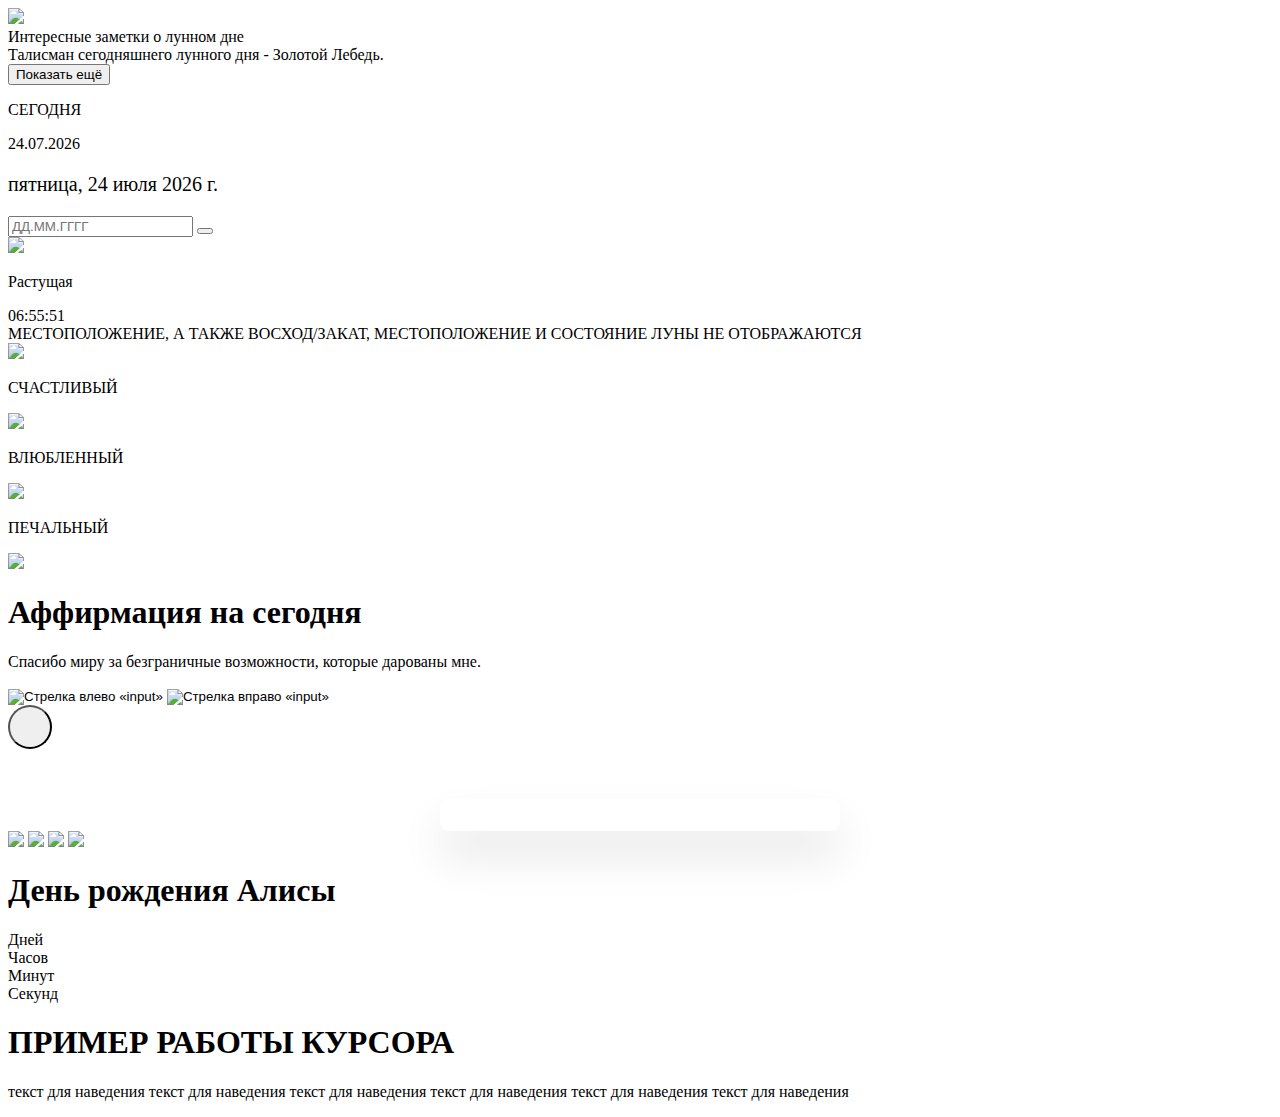
==== public/index.html @ e78a1571 "path edit" ====
<!DOCTYPE html>
<html lang="ru">

<head>
    <meta charset="UTF-8">
    <meta http-equiv="X-UA-Compatible" content="ie-edge" />
    <title>Widget page</title>
    <link href="https://fonts.googleapis.com/css2?family=Montserrat&display=swap" rel="stylesheet">
    <link rel="stylesheet" href="https://cdnjs.cloudflare.com/ajax/libs/font-awesome/5.13.0/css/all.min.css" />
    <link rel="stylesheet" href="../assets/css/style.css">

    <link rel="stylesheet" href="../assets/css/noteWidget.css">
    <link rel="stylesheet" href="../assets/css/moonCalculatorWidget.css">
    <link rel="stylesheet" href="../assets/css/moodWidget.css">
    <link rel="stylesheet" href="../assets/css/affirmationWidget.css">
    <link rel="stylesheet" href="../assets/css/calendarWidget.css">
    <link rel="stylesheet" href="../assets/css/circularCalendarWidget.css">
    <link rel="stylesheet" href="../assets/css/currencyWidget.css">
    <link rel="stylesheet" href="../assets/css/countdownWidget.css">
    <link rel="stylesheet" href="../assets/css/cursorWidget.css">
    <meta name="viewport" content="width=device-width, initial-scale=1.0">
</head>

<body>
    <div id="grid">
        <div class="columns">
            <div id='stars'></div>
            <div id='stars2'></div>
            <div id='stars3'></div>
            <img id="Moon_zametki" src="../assets/img/noteWidget/moon.png">
            <div class="zametki">
                <div class="title_zametki">Интересные заметки о лунном дне</div>
                <div class="text_zametki" id="text_zametki">Талисман cегодняшнего лунного дня - Золотой Лебедь.</div>
                <button class="button_zametki" id="show_more"> Показать ещё</button>
            </div>
        </div>

        <div class="columns">
            <p class="mooncalc-today"> СЕГОДНЯ </p>
            <div id="date"></div>
            <div class="birthday">
                <div id="entereddate"></div>
                <input type="text" id="input" maxlength="10" placeholder="ДД.ММ.ГГГГ" />
                <button onclick="buttonclick();"></button>
                <div id="fases"></div>
                <div id="cal8"></div>
            </div>
            <div id="time"></div>
            <div class="left">
                <div id="location">МЕСТОПОЛОЖЕНИЕ, А ТАКЖЕ ВОСХОД/ЗАКАТ, МЕСТОПОЛОЖЕНИЕ И СОСТОЯНИЕ ЛУНЫ НЕ ОТОБРАЖАЮТСЯ
                </div>
                <div id="risesetmoon"></div>
                <div id="locationmoon"></div>
                <div id="statemoon"></div>
            </div>
        </div>

        <div class="columns">
            <div class="smiles">
                <div class="happy">
                    <img src="../assets/img/moodWidget/happy.png" width="80 px">
                    <p> СЧАСТЛИВЫЙ </p>
                </div>
                <div class="love">
                    <img src="../assets/img/moodWidget/love.png" width="80px">
                    <p> ВЛЮБЛЕННЫЙ </p>
                </div>
                <div class="sad">
                    <img src="../assets/img/moodWidget/sad.png" width="80px">
                    <p> ПЕЧАЛЬНЫЙ </p>
                </div>
            </div>
        </div>

        <div class="columns">
            <div class="vidgetaffirm">
                <div class="rectangle">
                </div>
                <img class="vselennaya" src="../assets/img/affirmationWidget/Vector.png">
                <h1 class="titlerec">Аффирмация на сегодня</h1>
                <div class="line">
                </div>
                <div class="textaffirmacii">
                    <p id="textaffirm">Спасибо миру за безграничные возможности, которые дарованы мне.
                </div>
                <input onclick="textaffirm.innerText = text.randElement()" class="button_left" type="image"
                    src="../assets/img/affirmationWidget/button_left.png" alt="Стрелка влево «input»">
                <input onclick="textaffirm.innerText = text.randElement()" class="button_right" type="image"
                    src="../assets/img/affirmationWidget/button_right.png" alt="Стрелка вправо «input»">
            </div>
        </div>

        <div class="columns">
            <button class="darkLight" onclick="darkLight()"></button>
            <div class="calendar-container">
                <div class="month">
                    <i class="fas fa-angle-left prev"></i>
                    <div class="date">
                        <h1></h1>
                        <!-- <p></p> -->
                    </div>
                    <i class="fas fa-angle-right next"></i>
                </div>
                <div class="calendar">
                    <div class="weekdays">
                        <div>ВС</div>
                        <div>ПН</div>
                        <div>ВТ</div>
                        <div>СР</div>
                        <div>ЧТ</div>
                        <div>ПТ</div>
                        <div>СБ</div>
                    </div>
                    <div class="daysCal"></div>
                </div>
            </div>
        </div>

        <div class="columns">
            <div id="Circle">
                <img id="TropicCircle" src="../assets/img/circularCalendarWidget/Тропичсекий круг.png" width="150px">
                <img id="SiderCircle" src="../assets/img/circularCalendarWidget/Сидерический круг.png" width="230px">
                <img id="AstrolCircle" src="../assets/img/circularCalendarWidget/Астрологический круг.png" width="310px">
                <img id="Sun" src="../assets/img/circularCalendarWidget/Солнце.png" width="60px"
                    onclick="animation({}, this);">
            </div>
        </div>
        <div class="columns">
            <div class="container">
                <div class="info">
                    <p data-value="date"></p>
                    <p data-value="time"></p>
                </div>
                <div class="search">

                </div>
                <div class="currency">
                    <div class="favorites_currency">

                    </div>
                    <div class="main_currency" data-value="USD">

                    </div>
                </div>
            </div>
        </div>

        <div class="columns">
            <h1 class="countdown-title">День рождения Алисы</h1>
            <div class="widget-countdown">
                <div id="countdown" class="countdown">
                    <div class="countdown-number">
                        <span class="days countdown-time"></span>
                        <span class="countdown-text">Дней</span>
                    </div>
                    <div class="countdown-number">
                        <span class="hours countdown-time"></span>
                        <span class="countdown-text">Часов</span>
                    </div>
                    <div class="countdown-number">
                        <span class="minutes countdown-time"></span>
                        <span class="countdown-text">Минут</span>
                    </div>
                    <div class="countdown-number">
                        <span class="seconds countdown-time"></span>
                        <span class="countdown-text">Секунд</span>
                    </div>
                </div>
            </div>
        </div>
        <div class="columns">
            <div class="content">
                <h1>ПРИМЕР РАБОТЫ КУРСОРА</h1>
                <p>
                    текст для наведения текст для наведения текст для наведения
                    текст для наведения текст для наведения текст для наведения
                </p>
            </div>
            <div class="cursor"></div>
            <div class="cursor2"></div>
        </div>
    </div>

    <script src="../modules/noteWidget.js"></script>
    <script src="../modules/moonCalculatorWidget.js"></script>
    <script src="../modules/affirmationWidget.js"></script>
    <script src="../modules/darkLightMode.js"></script>
    <script src="../modules/calendarWidget.js"></script>
    <script src="../modules/circularCalendarWidget.js"></script>
    <script src="../modules/currencyWidget.js"></script>
    <script src="../modules/countdownWidget.js"></script>
    <script src="../modules/cursorWidget.js"></script>

</body>

</html>
---- assets/css/calendarWidget.css ----
.calendar-container {
  font-size: 10px;
  box-sizing: border-box;
  color: #fff;
  max-width: 400px;
  margin-left: auto;
  margin-right: auto;
}

.calendar{
  font-size: 14px;
  background-color: rgba(255, 255, 255, 0.2);
  box-shadow: 0 25px 45px rgba(0, 0, 0, 0.1);
  border-radius: 10px;
  border: 1px solid rgba(255, 255, 255, 0.5);
}

.month {
  background: linear-gradient(to left, rgba(255, 255, 255, 0.0), rgba(255, 255, 255, 0.5), rgba(255, 255, 255, 0.0));
  display: flex;
  justify-content: space-between;
  align-items: center;
  padding: 0 3rem;
  text-align: center;
  height: 30px;
  margin-bottom: 10px;
}

.month i {
  font-size: 1.6rem;
}
.fa-angle-right:before, .fa-angle-left:before{
  margin: 10px;
}

.month h1 {
  /* letter-spacing: 0.2rem; */
  text-transform: uppercase;
}
/*
.month p {
  font-size: 1.6rem;
} */

.weekdays {
  font-size: 18px;
  height: 30px;
  font-weight: 600;
  background: rgba(255, 255, 255, 0.3);
  border-radius: 10px 10px 0 0;
  padding: 0 0.4rem;
  /* display: flex; */
  display: grid;
  grid-template-columns: repeat(7,1fr);
  align-items: center;
}

.weekdays div {
  letter-spacing: 0.1rem;
  /* width: calc(44.2rem / 7);
  display: flex; */
  justify-content: center;
  align-items: center;
}

.daysCal {
  /* height: 160px; */
  justify-content: center;
  align-items: center;
  display: grid;
  grid-template-columns: repeat(7,1fr);
}

.daysCal  div {
  padding: 5px;
}
  
.daysCal  div:hover:not(.today) {
  background: rgba(255, 255, 255, 0.2);
  color: #111;
  transition: .6s;  
}

.prev-date,
.next-date {
  opacity: 0.3;
}

.today {
  background: rgba(255, 255, 255, 0.2);
  color: #FFCC4D;
}

.next:hover{
  transition: .6s;
  transform: translateX(10px)
 }
.prev:hover{
  transition: .6s;
  transform: translateX(-10px)
}
  
  /* dark/light mode */
.dark-mode {
  background-color: black;
}
.darkLight {
  padding: 20px;
  margin-bottom: 10px;
  border-radius: 30px;
  background-image: url('../assets/img/calendarWidget/light.png');
  background-size: contain;
}
.dark-mode .darkLight{
  background-image: url('../assets/img/calendarWidget/dark.png');
  background-size: contain;
}
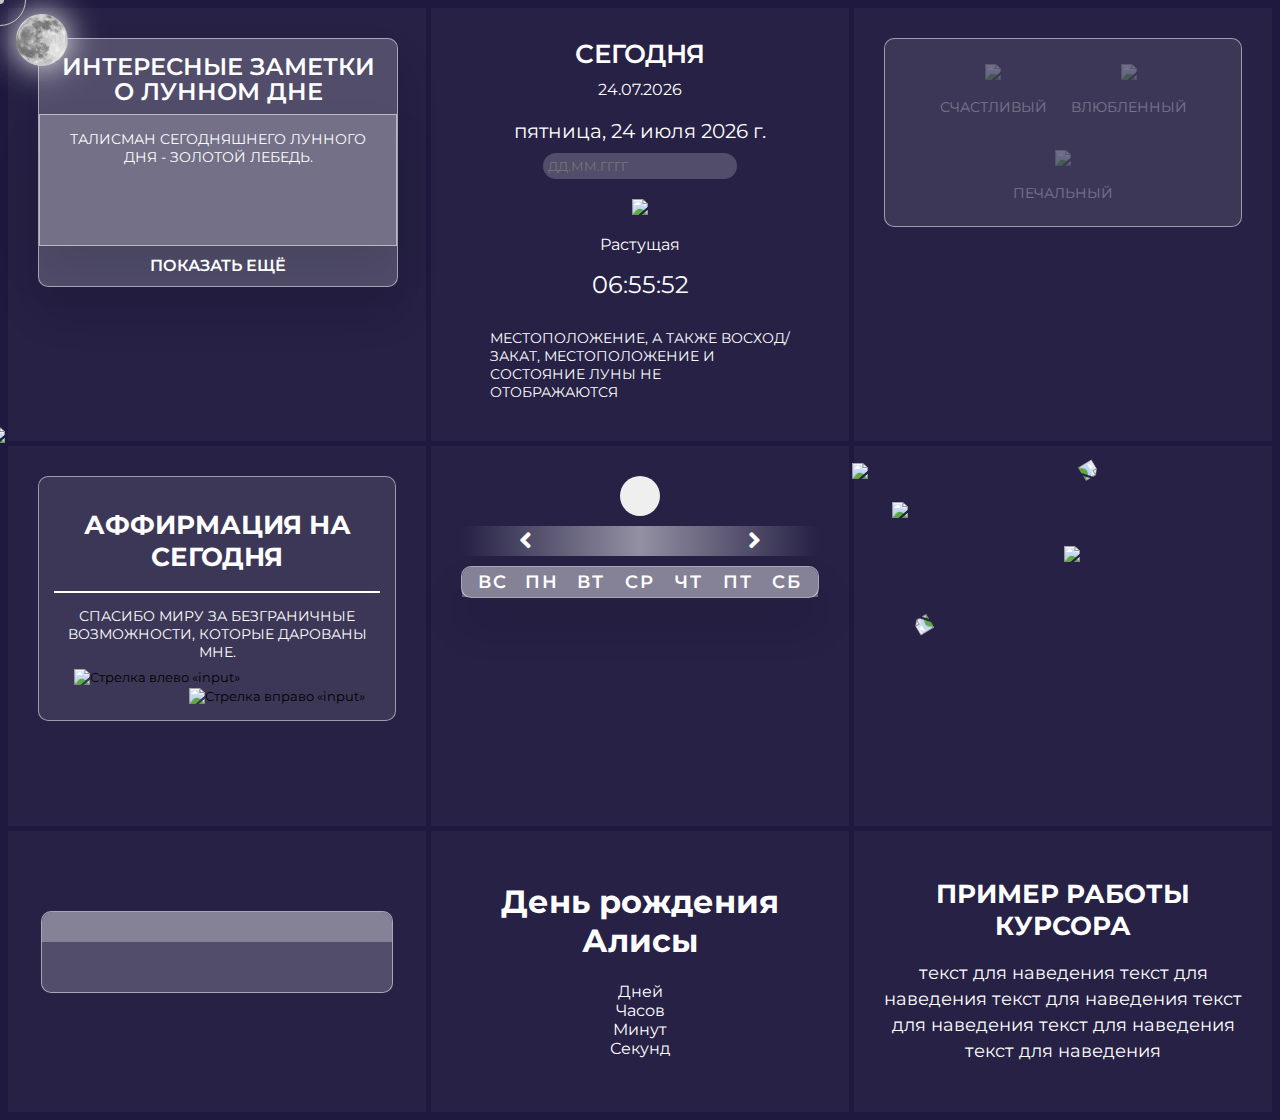
==== commit e3421ee3: "fixing styles" ====
--- a/public/index.html
+++ b/public/index.html
@@ -7,7 +7,7 @@
     <title>Widget page</title>
     <link href="https://fonts.googleapis.com/css2?family=Montserrat&display=swap" rel="stylesheet">
     <link rel="stylesheet" href="https://cdnjs.cloudflare.com/ajax/libs/font-awesome/5.13.0/css/all.min.css" />
-    <link rel="stylesheet" href="../assets/css/style.css">
+    <link rel="stylesheet" href="style.css">
 
     <link rel="stylesheet" href="../assets/css/noteWidget.css">
     <link rel="stylesheet" href="../assets/css/moonCalculatorWidget.css">
@@ -24,11 +24,9 @@
 <body>
     <div id="grid">
         <div class="columns">
-            <div id='stars'></div>
-            <div id='stars2'></div>
-            <div id='stars3'></div>
-            <img id="Moon_zametki" src="../assets/img/noteWidget/moon.png">
+            <div class="starry-sky"></div>
             <div class="zametki">
+                <img id="Moon_zametki" src="../assets/img/noteWidget/moon1.png">
                 <div class="title_zametki">Интересные заметки о лунном дне</div>
                 <div class="text_zametki" id="text_zametki">Талисман cегодняшнего лунного дня - Золотой Лебедь.</div>
                 <button class="button_zametki" id="show_more"> Показать ещё</button>
@@ -74,8 +72,7 @@
 
         <div class="columns">
             <div class="vidgetaffirm">
-                <div class="rectangle">
-                </div>
+                <div class="rectangle"></div>
                 <img class="vselennaya" src="../assets/img/affirmationWidget/Vector.png">
                 <h1 class="titlerec">Аффирмация на сегодня</h1>
                 <div class="line">
@@ -117,12 +114,13 @@
         </div>
 
         <div class="columns">
-            <div id="Circle">
+            <div id="Circle" ondragstart="return false;" ondrop="return false;">
                 <img id="TropicCircle" src="../assets/img/circularCalendarWidget/Тропичсекий круг.png" width="150px">
                 <img id="SiderCircle" src="../assets/img/circularCalendarWidget/Сидерический круг.png" width="230px">
-                <img id="AstrolCircle" src="../assets/img/circularCalendarWidget/Астрологический круг.png" width="310px">
-                <img id="Sun" src="../assets/img/circularCalendarWidget/Солнце.png" width="60px"
-                    onclick="animation({}, this);">
+                <img id="AstrolCircle" src="../assets/img/circularCalendarWidget/Астрологический круг.png"
+                    width="310px">
+                <img id="Sun" src="../assets/img/circularCalendarWidget/Солнце.png" width="60px" onclick="animation();">
+                <img id="Moon" src="../assets/img/circularCalendarWidget/Луна.png" width="55px" onclick="animation();">
             </div>
         </div>
         <div class="columns">
@@ -180,6 +178,8 @@
             <div class="cursor2"></div>
         </div>
     </div>
+
+    <script src="../modules/starrySky.js"></script>
 
     <script src="../modules/noteWidget.js"></script>
     <script src="../modules/moonCalculatorWidget.js"></script>
@@ -190,7 +190,31 @@
     <script src="../modules/currencyWidget.js"></script>
     <script src="../modules/countdownWidget.js"></script>
     <script src="../modules/cursorWidget.js"></script>
-
+    <script src="http://ajax.googleapis.com/ajax/libs/jquery/1.9.0/jquery.min.js"></script>
+    <script type="module" src="index.js"></script>
+    <script type="text/javascript" src="../lib/jquery.textillate.js"></script>
+    <script type="text/javascript" src="../lib/jquery.lettering.js"></script>
+    <script type="text/javascript" src="../lib/jqueryrotate.2.1.js"></script>
+
+    <script>
+        $(function () {
+            $('.titlerec').textillate({
+
+                minDisplayTime: 1000,
+                initialDelay: 0,
+                autoStart: true,
+
+                in: {
+                    effect: 'fadeInUpBig',
+                    delayScale: 1.5,
+                    delay: 50,
+                    sync: false,
+                    shuffle: false
+                },
+
+            });
+        })
+    </script>
 </body>
 
 </html>--- a/public/style.css
+++ b/public/style.css
@@ -0,0 +1,110 @@
+/* line 16, ../assets/sass/style.sass */
+#stars {
+  width: 1px;
+  height: 1px;
+  background: transparent;
+  box-shadow: 7px 4px #FFF , 583px 2888px #FFF , 4532px 491px #FFF , 166px 116px #FFF , 4350px 200px #FFF , 1680px 2037px #FFF , 2201px 2677px #FFF , 367px 2259px #FFF , 109px 32px #FFF , 2588px 772px #FFF , 3010px 313px #FFF , 4255px 898px #FFF , 1364px 2780px #FFF , 4639px 2582px #FFF , 4441px 596px #FFF , 1513px 2690px #FFF , 583px 1203px #FFF , 1726px 1871px #FFF , 2204px 1183px #FFF , 4494px 259px #FFF , 3437px 2725px #FFF , 1342px 840px #FFF , 4480px 708px #FFF , 815px 187px #FFF , 2055px 931px #FFF , 32px 2365px #FFF , 3970px 2893px #FFF , 2159px 2820px #FFF , 4776px 1141px #FFF , 466px 2906px #FFF , 4010px 2092px #FFF , 2168px 1150px #FFF , 3793px 219px #FFF , 1748px 88px #FFF , 4680px 2800px #FFF , 1016px 2276px #FFF , 3424px 2360px #FFF , 358px 582px #FFF , 389px 2813px #FFF , 406px 1127px #FFF , 4376px 893px #FFF , 1628px 1521px #FFF , 4787px 1105px #FFF , 600px 1760px #FFF , 4515px 2611px #FFF , 1584px 1385px #FFF , 1845px 2716px #FFF , 4279px 1570px #FFF , 4162px 659px #FFF , 3338px 68px #FFF , 3430px 741px #FFF , 3489px 2163px #FFF , 4361px 2301px #FFF , 141px 2785px #FFF , 1797px 1192px #FFF , 924px 1387px #FFF , 993px 2192px #FFF , 4456px 69px #FFF , 2971px 2365px #FFF , 1641px 561px #FFF , 4539px 634px #FFF , 2717px 2183px #FFF , 1637px 1173px #FFF , 2432px 1752px #FFF , 1080px 992px #FFF , 2673px 1985px #FFF , 3516px 470px #FFF , 4764px 541px #FFF , 4164px 134px #FFF , 180px 871px #FFF , 3533px 642px #FFF , 2814px 1369px #FFF , 72px 309px #FFF , 2263px 1892px #FFF , 2256px 1625px #FFF , 494px 1942px #FFF , 1931px 713px #FFF , 889px 2574px #FFF , 4826px 639px #FFF , 3692px 1669px #FFF , 3974px 346px #FFF , 3219px 1954px #FFF , 1124px 556px #FFF , 4861px 1758px #FFF , 2170px 2379px #FFF , 1576px 1953px #FFF , 2278px 2162px #FFF , 678px 2017px #FFF , 727px 2674px #FFF , 2287px 1375px #FFF , 437px 2916px #FFF , 4394px 114px #FFF , 3863px 2370px #FFF , 1019px 2640px #FFF , 291px 292px #FFF , 1503px 186px #FFF , 1298px 2136px #FFF , 4016px 245px #FFF , 4554px 1755px #FFF , 695px 1999px #FFF , 2677px 2818px #FFF , 3224px 1954px #FFF , 3849px 2829px #FFF , 1028px 588px #FFF , 2402px 1890px #FFF , 1580px 1576px #FFF , 3412px 1936px #FFF , 3483px 1301px #FFF , 3649px 1383px #FFF , 4022px 2498px #FFF , 4603px 135px #FFF , 4265px 949px #FFF , 1143px 1195px #FFF , 2132px 660px #FFF , 1739px 808px #FFF , 3685px 646px #FFF , 2711px 2285px #FFF , 1658px 1791px #FFF , 5008px 503px #FFF , 2695px 2578px #FFF , 496px 303px #FFF , 244px 2007px #FFF , 3442px 254px #FFF , 2324px 1488px #FFF , 1539px 2357px #FFF , 4984px 589px #FFF , 4438px 2102px #FFF , 2984px 2031px #FFF , 2084px 2505px #FFF , 3806px 562px #FFF , 1554px 387px #FFF , 1613px 1397px #FFF , 1458px 2002px #FFF , 2058px 2166px #FFF , 3769px 1915px #FFF , 2735px 739px #FFF , 3278px 1906px #FFF , 2190px 2238px #FFF , 4978px 2254px #FFF , 197px 1838px #FFF , 537px 268px #FFF , 1001px 1719px #FFF , 2891px 2085px #FFF , 1030px 2170px #FFF , 1260px 1260px #FFF , 776px 99px #FFF , 1565px 763px #FFF , 2570px 2078px #FFF , 55px 1558px #FFF , 691px 1583px #FFF , 4642px 360px #FFF , 4475px 452px #FFF , 3775px 2336px #FFF , 2786px 1712px #FFF , 1679px 2930px #FFF , 161px 1041px #FFF , 2933px 2344px #FFF , 4504px 478px #FFF , 4372px 639px #FFF , 4840px 2245px #FFF , 4225px 2975px #FFF , 3353px 511px #FFF , 2496px 1347px #FFF , 3375px 1043px #FFF , 733px 606px #FFF , 2334px 464px #FFF , 601px 840px #FFF , 2658px 1111px #FFF , 4071px 803px #FFF , 662px 668px #FFF , 1390px 2214px #FFF , 4533px 1520px #FFF , 1473px 2131px #FFF , 4558px 817px #FFF , 1145px 2201px #FFF , 896px 852px #FFF , 1712px 2045px #FFF , 1983px 757px #FFF , 1729px 618px #FFF , 299px 459px #FFF , 585px 1325px #FFF , 1310px 2981px #FFF , 3118px 75px #FFF , 2707px 1056px #FFF , 4317px 936px #FFF , 554px 1496px #FFF , 1120px 1881px #FFF , 2196px 1000px #FFF , 1302px 942px #FFF , 382px 392px #FFF , 1786px 1362px #FFF , 4510px 1854px #FFF , 3973px 1896px #FFF , 3680px 258px #FFF , 3214px 1078px #FFF , 3289px 1521px #FFF , 3479px 232px #FFF , 3111px 1504px #FFF , 4548px 1909px #FFF , 3194px 2244px #FFF , 2587px 1868px #FFF , 3539px 2658px #FFF , 747px 2449px #FFF , 3761px 2001px #FFF , 1734px 52px #FFF , 963px 2023px #FFF , 739px 467px #FFF , 3939px 275px #FFF , 1835px 1476px #FFF , 2797px 376px #FFF , 4766px 751px #FFF , 3898px 2602px #FFF , 3677px 313px #FFF , 3042px 254px #FFF , 4377px 1446px #FFF , 4826px 413px #FFF , 3847px 2044px #FFF , 4918px 1609px #FFF , 739px 320px #FFF , 665px 1685px #FFF , 2133px 2663px #FFF , 728px 1602px #FFF , 4581px 842px #FFF , 1024px 1224px #FFF , 4482px 481px #FFF , 233px 1861px #FFF , 2784px 1067px #FFF , 2879px 2544px #FFF , 3818px 934px #FFF , 1721px 2557px #FFF , 3179px 2353px #FFF , 56px 686px #FFF , 1321px 2650px #FFF , 2045px 1045px #FFF , 88px 2303px #FFF , 5052px 2488px #FFF , 4106px 2724px #FFF , 3746px 2493px #FFF , 3614px 2873px #FFF , 4790px 2702px #FFF , 4835px 1815px #FFF , 3715px 1813px #FFF , 3973px 1430px #FFF , 4469px 231px #FFF , 4875px 1391px #FFF , 3614px 1318px #FFF , 2085px 1177px #FFF , 3204px 2372px #FFF , 2161px 1204px #FFF , 3179px 813px #FFF , 2025px 2642px #FFF , 4380px 1163px #FFF , 167px 1615px #FFF , 143px 2929px #FFF , 4925px 1680px #FFF , 2909px 1052px #FFF , 123px 2492px #FFF , 4743px 2036px #FFF , 3333px 76px #FFF , 1722px 1071px #FFF , 2275px 1581px #FFF , 312px 2837px #FFF , 2968px 134px #FFF , 3939px 1147px #FFF , 1362px 1290px #FFF , 3629px 2606px #FFF , 2782px 1901px #FFF , 2389px 1855px #FFF , 1968px 587px #FFF , 3781px 768px #FFF , 3027px 1759px #FFF , 4265px 1778px #FFF , 3054px 1871px #FFF , 3743px 600px #FFF , 2974px 1118px #FFF , 1084px 1132px #FFF , 4881px 2731px #FFF , 1465px 462px #FFF , 2359px 726px #FFF , 3284px 314px #FFF , 4528px 1838px #FFF , 3839px 1423px #FFF , 1772px 939px #FFF , 252px 2874px #FFF , 3739px 656px #FFF , 4246px 2961px #FFF , 4141px 1415px #FFF , 2469px 2668px #FFF , 4255px 1056px #FFF , 1184px 667px #FFF , 4280px 291px #FFF , 1587px 466px #FFF , 2824px 697px #FFF , 398px 2648px #FFF , 3735px 1891px #FFF , 3665px 2418px #FFF , 2061px 1299px #FFF , 4966px 801px #FFF , 2339px 2453px #FFF , 4675px 2933px #FFF , 3922px 2095px #FFF , 1470px 481px #FFF , 4095px 157px #FFF , 772px 1834px #FFF , 556px 1112px #FFF , 2096px 2767px #FFF , 3198px 1276px #FFF , 2055px 1131px #FFF , 638px 699px #FFF , 5065px 1254px #FFF , 3659px 216px #FFF , 2994px 397px #FFF , 607px 311px #FFF , 486px 873px #FFF , 2619px 364px #FFF , 2419px 55px #FFF , 2707px 2539px #FFF , 3319px 239px #FFF , 1900px 1687px #FFF , 765px 2139px #FFF , 2005px 910px #FFF , 1727px 218px #FFF , 3054px 35px #FFF , 5025px 1298px #FFF , 885px 2029px #FFF , 3581px 2819px #FFF , 2284px 2250px #FFF , 253px 235px #FFF , 4354px 2872px #FFF , 598px 1328px #FFF , 3812px 2279px #FFF , 543px 1902px #FFF , 4084px 1630px #FFF , 3645px 2231px #FFF , 4668px 2006px #FFF , 1205px 431px #FFF , 2696px 2487px #FFF , 2617px 2626px #FFF , 151px 627px #FFF , 2794px 1156px #FFF , 997px 2355px #FFF , 787px 2356px #FFF , 3105px 2087px #FFF , 984px 253px #FFF , 3445px 2210px #FFF , 2642px 2097px #FFF , 2667px 1278px #FFF , 2387px 1206px #FFF , 4556px 2705px #FFF , 4721px 1459px #FFF , 2534px 2999px #FFF , 417px 660px #FFF , 1675px 534px #FFF , 511px 2226px #FFF , 1699px 2703px #FFF , 630px 1357px #FFF , 460px 396px #FFF , 3221px 2736px #FFF , 431px 2471px #FFF , 2611px 1748px #FFF , 2684px 2846px #FFF , 4410px 2028px #FFF , 1630px 2766px #FFF , 335px 918px #FFF , 2810px 2257px #FFF , 1054px 2542px #FFF , 4973px 1970px #FFF , 4351px 2055px #FFF , 5049px 2336px #FFF , 4162px 2935px #FFF , 2659px 702px #FFF , 2362px 2015px #FFF , 4071px 64px #FFF , 2997px 2538px #FFF , 1317px 1229px #FFF , 2034px 1779px #FFF , 1065px 1343px #FFF , 771px 1722px #FFF , 4269px 1517px #FFF , 1787px 988px #FFF , 1762px 1868px #FFF , 3271px 1994px #FFF , 1047px 946px #FFF , 4511px 497px #FFF , 4578px 318px #FFF , 3639px 1943px #FFF , 3922px 44px #FFF , 2064px 1608px #FFF , 4987px 2588px #FFF , 899px 256px #FFF , 4140px 2252px #FFF , 1631px 2541px #FFF , 289px 1375px #FFF , 1772px 2837px #FFF , 4388px 2592px #FFF , 4912px 1192px #FFF , 468px 2355px #FFF , 1917px 2388px #FFF , 3262px 2462px #FFF , 3899px 1045px #FFF , 1871px 573px #FFF , 1939px 2832px #FFF , 4262px 2138px #FFF , 3137px 1089px #FFF , 792px 857px #FFF , 2489px 2907px #FFF , 3973px 2804px #FFF , 514px 1499px #FFF , 1523px 2564px #FFF , 680px 1838px #FFF , 1761px 1994px #FFF , 4195px 431px #FFF , 4267px 149px #FFF , 1132px 1436px #FFF , 2078px 535px #FFF , 152px 230px #FFF , 245px 780px #FFF , 3585px 2932px #FFF , 2831px 1606px #FFF , 5050px 235px #FFF , 4320px 1866px #FFF , 1548px 485px #FFF , 3182px 1230px #FFF , 3824px 1070px #FFF , 1157px 2323px #FFF , 3053px 2515px #FFF , 3579px 2868px #FFF , 2224px 1023px #FFF , 2298px 26px #FFF , 1502px 2440px #FFF , 1345px 1641px #FFF , 2506px 2641px #FFF , 4746px 1498px #FFF , 229px 462px #FFF , 4705px 271px #FFF , 1267px 1626px #FFF , 3863px 142px #FFF , 3579px 187px #FFF , 911px 1886px #FFF , 3872px 1184px #FFF , 4897px 2116px #FFF , 3435px 249px #FFF , 2657px 1346px #FFF , 1751px 522px #FFF , 547px 2543px #FFF , 4757px 80px #FFF , 2916px 2624px #FFF , 968px 464px #FFF , 3189px 164px #FFF , 1832px 67px #FFF , 2107px 260px #FFF , 2881px 2777px #FFF , 2715px 930px #FFF , 890px 2603px #FFF , 1790px 1618px #FFF , 3645px 389px #FFF , 2112px 1226px #FFF , 99px 2230px #FFF , 3756px 2831px #FFF , 4444px 1470px #FFF , 2055px 2590px #FFF , 985px 113px #FFF , 1100px 180px #FFF , 4953px 2545px #FFF , 4977px 818px #FFF , 1869px 319px #FFF , 3383px 1557px #FFF , 4466px 1137px #FFF , 683px 1302px #FFF , 1133px 1649px #FFF , 3346px 1903px #FFF , 3630px 2375px #FFF , 724px 1341px #FFF , 1211px 1350px #FFF , 4043px 638px #FFF , 1234px 1289px #FFF , 4718px 537px #FFF , 4205px 657px #FFF , 2510px 1516px #FFF , 2821px 75px #FFF , 4279px 2569px #FFF , 4854px 1547px #FFF , 1376px 483px #FFF , 4457px 2195px #FFF , 3511px 1374px #FFF , 1183px 2756px #FFF , 791px 56px #FFF , 4521px 2657px #FFF , 1101px 742px #FFF , 606px 6px #FFF , 129px 1175px #FFF , 3106px 351px #FFF , 1450px 740px #FFF , 3309px 1200px #FFF , 1939px 496px #FFF , 4530px 1416px #FFF , 932px 603px #FFF , 125px 1589px #FFF , 2721px 1862px #FFF , 3639px 295px #FFF , 5070px 1608px #FFF , 3096px 1974px #FFF , 2354px 1723px #FFF , 1169px 2954px #FFF , 2156px 1379px #FFF , 685px 195px #FFF , 3225px 180px #FFF , 759px 367px #FFF , 1105px 300px #FFF , 1623px 239px #FFF , 3954px 1811px #FFF , 1159px 1473px #FFF , 2321px 810px #FFF , 980px 1527px #FFF , 4243px 695px #FFF , 548px 2939px #FFF , 1640px 175px #FFF , 1143px 802px #FFF , 4948px 132px #FFF , 4059px 2805px #FFF , 2036px 1032px #FFF , 1889px 811px #FFF , 4870px 1715px #FFF , 215px 689px #FFF , 1839px 27px #FFF , 4561px 1342px #FFF , 2758px 2999px #FFF , 3551px 1341px #FFF , 473px 467px #FFF , 3564px 1002px #FFF , 1426px 2678px #FFF , 658px 1559px #FFF , 1164px 1223px #FFF , 3401px 1378px #FFF , 113px 1300px #FFF , 2766px 723px #FFF , 1658px 828px #FFF , 4706px 1617px #FFF , 1906px 417px #FFF , 2871px 2987px #FFF , 775px 1822px #FFF , 715px 1985px #FFF , 3543px 2923px #FFF , 1060px 2051px #FFF , 3441px 1452px #FFF , 3545px 734px #FFF , 2329px 287px #FFF , 1893px 2904px #FFF , 4132px 1892px #FFF , 1976px 142px #FFF , 3842px 1958px #FFF , 589px 2823px #FFF , 4348px 1746px #FFF , 4895px 607px #FFF , 4532px 381px #FFF , 2977px 2121px #FFF , 255px 1024px #FFF , 2066px 1170px #FFF , 3317px 1883px #FFF , 2149px 684px #FFF , 340px 2112px #FFF , 1830px 565px #FFF , 417px 2635px #FFF , 4632px 742px #FFF , 4687px 986px #FFF , 4173px 226px #FFF , 1974px 526px #FFF , 2705px 507px #FFF , 4790px 2860px #FFF , 2965px 224px #FFF , 220px 814px #FFF , 3954px 914px #FFF , 2204px 1202px #FFF , 1119px 1589px #FFF , 3453px 1176px #FFF , 3699px 2766px #FFF , 4816px 1406px #FFF , 327px 623px #FFF , 4099px 2358px #FFF , 1334px 832px #FFF , 1257px 396px #FFF , 288px 2084px #FFF , 5037px 611px #FFF , 3115px 1234px #FFF , 3896px 861px #FFF , 2330px 513px #FFF , 3943px 240px #FFF , 2948px 1818px #FFF , 3608px 2233px #FFF , 3021px 715px #FFF , 4155px 2546px #FFF , 2575px 1473px #FFF , 1377px 2071px #FFF , 1898px 1345px #FFF , 3464px 895px #FFF , 830px 1319px #FFF , 1068px 889px #FFF , 4118px 1118px #FFF , 4812px 533px #FFF , 2499px 758px #FFF , 2013px 2637px #FFF , 3668px 536px #FFF , 2765px 2448px #FFF , 3640px 1988px #FFF , 4090px 2325px #FFF , 4054px 563px #FFF , 1528px 719px #FFF , 4272px 275px #FFF , 1686px 2385px #FFF , 4522px 1567px #FFF , 2113px 563px #FFF , 4396px 840px #FFF , 4653px 2345px #FFF , 626px 591px #FFF , 1923px 1571px #FFF , 3504px 2064px #FFF , 538px 2690px #FFF , 841px 2762px #FFF , 134px 1896px #FFF , 774px 2961px #FFF , 2902px 1095px #FFF , 4148px 1056px #FFF , 4038px 109px #FFF , 1582px 2070px #FFF , 3538px 1962px #FFF , 2399px 131px #FFF , 1158px 797px #FFF , 4852px 2757px #FFF , 84px 2759px #FFF , 4844px 2609px #FFF , 2169px 457px #FFF , 2681px 435px #FFF , 1617px 417px #FFF , 2047px 1461px #FFF , 31px 2083px #FFF , 1883px 473px #FFF , 2869px 2680px #FFF , 49px 1495px #FFF , 3609px 1694px #FFF , 338px 1218px #FFF , 3944px 409px #FFF , 4195px 695px #FFF , 937px 417px #FFF , 5001px 1303px #FFF , 1504px 517px #FFF , 5018px 1594px #FFF , 3079px 2607px #FFF , 745px 1977px #FFF , 2076px 1545px #FFF , 887px 1744px #FFF , 107px 1446px #FFF , 2913px 1645px #FFF , 1432px 1382px #FFF , 1666px 1823px #FFF , 245px 2702px #FFF , 2531px 752px #FFF , 2534px 694px #FFF , 722px 2636px #FFF , 1872px 2926px #FFF , 3271px 2317px #FFF , 4391px 393px #FFF , 1192px 1012px #FFF , 2852px 318px #FFF , 2369px 789px #FFF , 3177px 2069px #FFF , 2978px 687px #FFF , 4738px 2506px #FFF , 163px 1785px #FFF , 3249px 2987px #FFF , 778px 1080px #FFF , 4277px 2915px #FFF , 4024px 108px #FFF , 4799px 2949px #FFF , 1860px 2845px #FFF , 2403px 2275px #FFF , 2205px 1725px #FFF , 120px 1781px #FFF , 1934px 2663px #FFF , 2313px 2431px #FFF , 4984px 969px #FFF , 4598px 1709px #FFF , 4644px 356px #FFF , 4860px 2272px #FFF , 2611px 1597px #FFF , 2956px 2531px #FFF , 2410px 1198px #FFF , 1298px 2328px #FFF , 143px 792px #FFF , 1241px 2136px #FFF , 3116px 1074px #FFF , 1101px 1760px #FFF , 3304px 2849px #FFF , 2929px 2953px #FFF , 4602px 542px #FFF , 805px 504px #FFF , 493px 885px #FFF , 4283px 2790px #FFF , 4696px 1607px #FFF , 817px 89px #FFF , 2351px 1058px #FFF , 16px 527px #FFF , 2714px 1891px #FFF , 303px 2788px #FFF , 283px 564px #FFF , 1564px 152px #FFF , 3506px 2720px #FFF , 4242px 2834px #FFF , 2009px 985px #FFF , 3310px 134px #FFF , 2928px 1495px #FFF , 1834px 1514px #FFF , 3064px 261px #FFF , 1205px 2277px #FFF , 3781px 1463px #FFF , 4306px 1538px #FFF , 3404px 2786px #FFF , 2751px 375px #FFF , 2435px 1074px #FFF , 3820px 686px #FFF , 1357px 2637px #FFF , 4898px 1049px #FFF , 4514px 534px #FFF , 2220px 383px #FFF , 1764px 1252px #FFF , 2208px 313px #FFF , 1093px 1165px #FFF , 3306px 817px #FFF , 2379px 25px #FFF , 2250px 1595px #FFF , 134px 742px #FFF , 4565px 3000px #FFF , 2250px 1884px #FFF , 1247px 2265px #FFF , 2142px 479px #FFF , 1018px 1910px #FFF , 909px 744px #FFF , 4904px 1631px #FFF , 1627px 844px #FFF , 3176px 2658px #FFF , 3856px 2983px #FFF , 623px 269px #FFF , 1030px 1379px #FFF , 2419px 665px #FFF , 4910px 2671px #FFF , 2721px 1483px #FFF , 2881px 2344px #FFF , 11px 1144px #FFF , 4497px 2307px #FFF , 4001px 31px #FFF , 142px 1065px #FFF , 2170px 2495px #FFF , 2601px 1070px #FFF , 5060px 1463px #FFF , 2578px 2940px #FFF , 2599px 2843px #FFF , 5012px 1098px #FFF , 4385px 2943px #FFF , 1215px 2485px #FFF , 2901px 1942px #FFF , 3859px 1981px #FFF , 4374px 1925px #FFF , 1421px 2361px #FFF , 2174px 2083px #FFF , 4973px 941px #FFF , 3017px 436px #FFF , 3111px 269px #FFF , 3773px 1979px #FFF , 3094px 2348px #FFF , 1283px 114px #FFF , 3042px 2179px #FFF , 177px 255px #FFF , 1500px 51px #FFF , 424px 114px #FFF , 3002px 549px #FFF , 3671px 677px #FFF , 2610px 171px #FFF , 3698px 1977px #FFF , 516px 2282px #FFF , 4057px 72px #FFF , 3127px 1212px #FFF , 3193px 1938px #FFF , 5062px 2720px #FFF , 929px 360px #FFF , 3680px 987px #FFF , 4742px 1535px #FFF , 910px 852px #FFF , 3741px 244px #FFF , 852px 1189px #FFF , 4288px 2366px #FFF , 1817px 2784px #FFF , 3529px 2844px #FFF , 2252px 2190px #FFF , 421px 193px #FFF , 2149px 2375px #FFF , 2146px 2994px #FFF , 4620px 2154px #FFF , 640px 387px #FFF , 4918px 2207px #FFF , 2792px 2968px #FFF , 862px 2880px #FFF;
+  animation: animStar 50s linear infinite;
+}
+/* line 23, ../assets/sass/style.sass */
+#stars:after {
+  content: " ";
+  top: 100%;
+  width: 1px;
+  height: 1px;
+  background: transparent;
+  box-shadow: 7px 4px #FFF , 583px 2888px #FFF , 4532px 491px #FFF , 166px 116px #FFF , 4350px 200px #FFF , 1680px 2037px #FFF , 2201px 2677px #FFF , 367px 2259px #FFF , 109px 32px #FFF , 2588px 772px #FFF , 3010px 313px #FFF , 4255px 898px #FFF , 1364px 2780px #FFF , 4639px 2582px #FFF , 4441px 596px #FFF , 1513px 2690px #FFF , 583px 1203px #FFF , 1726px 1871px #FFF , 2204px 1183px #FFF , 4494px 259px #FFF , 3437px 2725px #FFF , 1342px 840px #FFF , 4480px 708px #FFF , 815px 187px #FFF , 2055px 931px #FFF , 32px 2365px #FFF , 3970px 2893px #FFF , 2159px 2820px #FFF , 4776px 1141px #FFF , 466px 2906px #FFF , 4010px 2092px #FFF , 2168px 1150px #FFF , 3793px 219px #FFF , 1748px 88px #FFF , 4680px 2800px #FFF , 1016px 2276px #FFF , 3424px 2360px #FFF , 358px 582px #FFF , 389px 2813px #FFF , 406px 1127px #FFF , 4376px 893px #FFF , 1628px 1521px #FFF , 4787px 1105px #FFF , 600px 1760px #FFF , 4515px 2611px #FFF , 1584px 1385px #FFF , 1845px 2716px #FFF , 4279px 1570px #FFF , 4162px 659px #FFF , 3338px 68px #FFF , 3430px 741px #FFF , 3489px 2163px #FFF , 4361px 2301px #FFF , 141px 2785px #FFF , 1797px 1192px #FFF , 924px 1387px #FFF , 993px 2192px #FFF , 4456px 69px #FFF , 2971px 2365px #FFF , 1641px 561px #FFF , 4539px 634px #FFF , 2717px 2183px #FFF , 1637px 1173px #FFF , 2432px 1752px #FFF , 1080px 992px #FFF , 2673px 1985px #FFF , 3516px 470px #FFF , 4764px 541px #FFF , 4164px 134px #FFF , 180px 871px #FFF , 3533px 642px #FFF , 2814px 1369px #FFF , 72px 309px #FFF , 2263px 1892px #FFF , 2256px 1625px #FFF , 494px 1942px #FFF , 1931px 713px #FFF , 889px 2574px #FFF , 4826px 639px #FFF , 3692px 1669px #FFF , 3974px 346px #FFF , 3219px 1954px #FFF , 1124px 556px #FFF , 4861px 1758px #FFF , 2170px 2379px #FFF , 1576px 1953px #FFF , 2278px 2162px #FFF , 678px 2017px #FFF , 727px 2674px #FFF , 2287px 1375px #FFF , 437px 2916px #FFF , 4394px 114px #FFF , 3863px 2370px #FFF , 1019px 2640px #FFF , 291px 292px #FFF , 1503px 186px #FFF , 1298px 2136px #FFF , 4016px 245px #FFF , 4554px 1755px #FFF , 695px 1999px #FFF , 2677px 2818px #FFF , 3224px 1954px #FFF , 3849px 2829px #FFF , 1028px 588px #FFF , 2402px 1890px #FFF , 1580px 1576px #FFF , 3412px 1936px #FFF , 3483px 1301px #FFF , 3649px 1383px #FFF , 4022px 2498px #FFF , 4603px 135px #FFF , 4265px 949px #FFF , 1143px 1195px #FFF , 2132px 660px #FFF , 1739px 808px #FFF , 3685px 646px #FFF , 2711px 2285px #FFF , 1658px 1791px #FFF , 5008px 503px #FFF , 2695px 2578px #FFF , 496px 303px #FFF , 244px 2007px #FFF , 3442px 254px #FFF , 2324px 1488px #FFF , 1539px 2357px #FFF , 4984px 589px #FFF , 4438px 2102px #FFF , 2984px 2031px #FFF , 2084px 2505px #FFF , 3806px 562px #FFF , 1554px 387px #FFF , 1613px 1397px #FFF , 1458px 2002px #FFF , 2058px 2166px #FFF , 3769px 1915px #FFF , 2735px 739px #FFF , 3278px 1906px #FFF , 2190px 2238px #FFF , 4978px 2254px #FFF , 197px 1838px #FFF , 537px 268px #FFF , 1001px 1719px #FFF , 2891px 2085px #FFF , 1030px 2170px #FFF , 1260px 1260px #FFF , 776px 99px #FFF , 1565px 763px #FFF , 2570px 2078px #FFF , 55px 1558px #FFF , 691px 1583px #FFF , 4642px 360px #FFF , 4475px 452px #FFF , 3775px 2336px #FFF , 2786px 1712px #FFF , 1679px 2930px #FFF , 161px 1041px #FFF , 2933px 2344px #FFF , 4504px 478px #FFF , 4372px 639px #FFF , 4840px 2245px #FFF , 4225px 2975px #FFF , 3353px 511px #FFF , 2496px 1347px #FFF , 3375px 1043px #FFF , 733px 606px #FFF , 2334px 464px #FFF , 601px 840px #FFF , 2658px 1111px #FFF , 4071px 803px #FFF , 662px 668px #FFF , 1390px 2214px #FFF , 4533px 1520px #FFF , 1473px 2131px #FFF , 4558px 817px #FFF , 1145px 2201px #FFF , 896px 852px #FFF , 1712px 2045px #FFF , 1983px 757px #FFF , 1729px 618px #FFF , 299px 459px #FFF , 585px 1325px #FFF , 1310px 2981px #FFF , 3118px 75px #FFF , 2707px 1056px #FFF , 4317px 936px #FFF , 554px 1496px #FFF , 1120px 1881px #FFF , 2196px 1000px #FFF , 1302px 942px #FFF , 382px 392px #FFF , 1786px 1362px #FFF , 4510px 1854px #FFF , 3973px 1896px #FFF , 3680px 258px #FFF , 3214px 1078px #FFF , 3289px 1521px #FFF , 3479px 232px #FFF , 3111px 1504px #FFF , 4548px 1909px #FFF , 3194px 2244px #FFF , 2587px 1868px #FFF , 3539px 2658px #FFF , 747px 2449px #FFF , 3761px 2001px #FFF , 1734px 52px #FFF , 963px 2023px #FFF , 739px 467px #FFF , 3939px 275px #FFF , 1835px 1476px #FFF , 2797px 376px #FFF , 4766px 751px #FFF , 3898px 2602px #FFF , 3677px 313px #FFF , 3042px 254px #FFF , 4377px 1446px #FFF , 4826px 413px #FFF , 3847px 2044px #FFF , 4918px 1609px #FFF , 739px 320px #FFF , 665px 1685px #FFF , 2133px 2663px #FFF , 728px 1602px #FFF , 4581px 842px #FFF , 1024px 1224px #FFF , 4482px 481px #FFF , 233px 1861px #FFF , 2784px 1067px #FFF , 2879px 2544px #FFF , 3818px 934px #FFF , 1721px 2557px #FFF , 3179px 2353px #FFF , 56px 686px #FFF , 1321px 2650px #FFF , 2045px 1045px #FFF , 88px 2303px #FFF , 5052px 2488px #FFF , 4106px 2724px #FFF , 3746px 2493px #FFF , 3614px 2873px #FFF , 4790px 2702px #FFF , 4835px 1815px #FFF , 3715px 1813px #FFF , 3973px 1430px #FFF , 4469px 231px #FFF , 4875px 1391px #FFF , 3614px 1318px #FFF , 2085px 1177px #FFF , 3204px 2372px #FFF , 2161px 1204px #FFF , 3179px 813px #FFF , 2025px 2642px #FFF , 4380px 1163px #FFF , 167px 1615px #FFF , 143px 2929px #FFF , 4925px 1680px #FFF , 2909px 1052px #FFF , 123px 2492px #FFF , 4743px 2036px #FFF , 3333px 76px #FFF , 1722px 1071px #FFF , 2275px 1581px #FFF , 312px 2837px #FFF , 2968px 134px #FFF , 3939px 1147px #FFF , 1362px 1290px #FFF , 3629px 2606px #FFF , 2782px 1901px #FFF , 2389px 1855px #FFF , 1968px 587px #FFF , 3781px 768px #FFF , 3027px 1759px #FFF , 4265px 1778px #FFF , 3054px 1871px #FFF , 3743px 600px #FFF , 2974px 1118px #FFF , 1084px 1132px #FFF , 4881px 2731px #FFF , 1465px 462px #FFF , 2359px 726px #FFF , 3284px 314px #FFF , 4528px 1838px #FFF , 3839px 1423px #FFF , 1772px 939px #FFF , 252px 2874px #FFF , 3739px 656px #FFF , 4246px 2961px #FFF , 4141px 1415px #FFF , 2469px 2668px #FFF , 4255px 1056px #FFF , 1184px 667px #FFF , 4280px 291px #FFF , 1587px 466px #FFF , 2824px 697px #FFF , 398px 2648px #FFF , 3735px 1891px #FFF , 3665px 2418px #FFF , 2061px 1299px #FFF , 4966px 801px #FFF , 2339px 2453px #FFF , 4675px 2933px #FFF , 3922px 2095px #FFF , 1470px 481px #FFF , 4095px 157px #FFF , 772px 1834px #FFF , 556px 1112px #FFF , 2096px 2767px #FFF , 3198px 1276px #FFF , 2055px 1131px #FFF , 638px 699px #FFF , 5065px 1254px #FFF , 3659px 216px #FFF , 2994px 397px #FFF , 607px 311px #FFF , 486px 873px #FFF , 2619px 364px #FFF , 2419px 55px #FFF , 2707px 2539px #FFF , 3319px 239px #FFF , 1900px 1687px #FFF , 765px 2139px #FFF , 2005px 910px #FFF , 1727px 218px #FFF , 3054px 35px #FFF , 5025px 1298px #FFF , 885px 2029px #FFF , 3581px 2819px #FFF , 2284px 2250px #FFF , 253px 235px #FFF , 4354px 2872px #FFF , 598px 1328px #FFF , 3812px 2279px #FFF , 543px 1902px #FFF , 4084px 1630px #FFF , 3645px 2231px #FFF , 4668px 2006px #FFF , 1205px 431px #FFF , 2696px 2487px #FFF , 2617px 2626px #FFF , 151px 627px #FFF , 2794px 1156px #FFF , 997px 2355px #FFF , 787px 2356px #FFF , 3105px 2087px #FFF , 984px 253px #FFF , 3445px 2210px #FFF , 2642px 2097px #FFF , 2667px 1278px #FFF , 2387px 1206px #FFF , 4556px 2705px #FFF , 4721px 1459px #FFF , 2534px 2999px #FFF , 417px 660px #FFF , 1675px 534px #FFF , 511px 2226px #FFF , 1699px 2703px #FFF , 630px 1357px #FFF , 460px 396px #FFF , 3221px 2736px #FFF , 431px 2471px #FFF , 2611px 1748px #FFF , 2684px 2846px #FFF , 4410px 2028px #FFF , 1630px 2766px #FFF , 335px 918px #FFF , 2810px 2257px #FFF , 1054px 2542px #FFF , 4973px 1970px #FFF , 4351px 2055px #FFF , 5049px 2336px #FFF , 4162px 2935px #FFF , 2659px 702px #FFF , 2362px 2015px #FFF , 4071px 64px #FFF , 2997px 2538px #FFF , 1317px 1229px #FFF , 2034px 1779px #FFF , 1065px 1343px #FFF , 771px 1722px #FFF , 4269px 1517px #FFF , 1787px 988px #FFF , 1762px 1868px #FFF , 3271px 1994px #FFF , 1047px 946px #FFF , 4511px 497px #FFF , 4578px 318px #FFF , 3639px 1943px #FFF , 3922px 44px #FFF , 2064px 1608px #FFF , 4987px 2588px #FFF , 899px 256px #FFF , 4140px 2252px #FFF , 1631px 2541px #FFF , 289px 1375px #FFF , 1772px 2837px #FFF , 4388px 2592px #FFF , 4912px 1192px #FFF , 468px 2355px #FFF , 1917px 2388px #FFF , 3262px 2462px #FFF , 3899px 1045px #FFF , 1871px 573px #FFF , 1939px 2832px #FFF , 4262px 2138px #FFF , 3137px 1089px #FFF , 792px 857px #FFF , 2489px 2907px #FFF , 3973px 2804px #FFF , 514px 1499px #FFF , 1523px 2564px #FFF , 680px 1838px #FFF , 1761px 1994px #FFF , 4195px 431px #FFF , 4267px 149px #FFF , 1132px 1436px #FFF , 2078px 535px #FFF , 152px 230px #FFF , 245px 780px #FFF , 3585px 2932px #FFF , 2831px 1606px #FFF , 5050px 235px #FFF , 4320px 1866px #FFF , 1548px 485px #FFF , 3182px 1230px #FFF , 3824px 1070px #FFF , 1157px 2323px #FFF , 3053px 2515px #FFF , 3579px 2868px #FFF , 2224px 1023px #FFF , 2298px 26px #FFF , 1502px 2440px #FFF , 1345px 1641px #FFF , 2506px 2641px #FFF , 4746px 1498px #FFF , 229px 462px #FFF , 4705px 271px #FFF , 1267px 1626px #FFF , 3863px 142px #FFF , 3579px 187px #FFF , 911px 1886px #FFF , 3872px 1184px #FFF , 4897px 2116px #FFF , 3435px 249px #FFF , 2657px 1346px #FFF , 1751px 522px #FFF , 547px 2543px #FFF , 4757px 80px #FFF , 2916px 2624px #FFF , 968px 464px #FFF , 3189px 164px #FFF , 1832px 67px #FFF , 2107px 260px #FFF , 2881px 2777px #FFF , 2715px 930px #FFF , 890px 2603px #FFF , 1790px 1618px #FFF , 3645px 389px #FFF , 2112px 1226px #FFF , 99px 2230px #FFF , 3756px 2831px #FFF , 4444px 1470px #FFF , 2055px 2590px #FFF , 985px 113px #FFF , 1100px 180px #FFF , 4953px 2545px #FFF , 4977px 818px #FFF , 1869px 319px #FFF , 3383px 1557px #FFF , 4466px 1137px #FFF , 683px 1302px #FFF , 1133px 1649px #FFF , 3346px 1903px #FFF , 3630px 2375px #FFF , 724px 1341px #FFF , 1211px 1350px #FFF , 4043px 638px #FFF , 1234px 1289px #FFF , 4718px 537px #FFF , 4205px 657px #FFF , 2510px 1516px #FFF , 2821px 75px #FFF , 4279px 2569px #FFF , 4854px 1547px #FFF , 1376px 483px #FFF , 4457px 2195px #FFF , 3511px 1374px #FFF , 1183px 2756px #FFF , 791px 56px #FFF , 4521px 2657px #FFF , 1101px 742px #FFF , 606px 6px #FFF , 129px 1175px #FFF , 3106px 351px #FFF , 1450px 740px #FFF , 3309px 1200px #FFF , 1939px 496px #FFF , 4530px 1416px #FFF , 932px 603px #FFF , 125px 1589px #FFF , 2721px 1862px #FFF , 3639px 295px #FFF , 5070px 1608px #FFF , 3096px 1974px #FFF , 2354px 1723px #FFF , 1169px 2954px #FFF , 2156px 1379px #FFF , 685px 195px #FFF , 3225px 180px #FFF , 759px 367px #FFF , 1105px 300px #FFF , 1623px 239px #FFF , 3954px 1811px #FFF , 1159px 1473px #FFF , 2321px 810px #FFF , 980px 1527px #FFF , 4243px 695px #FFF , 548px 2939px #FFF , 1640px 175px #FFF , 1143px 802px #FFF , 4948px 132px #FFF , 4059px 2805px #FFF , 2036px 1032px #FFF , 1889px 811px #FFF , 4870px 1715px #FFF , 215px 689px #FFF , 1839px 27px #FFF , 4561px 1342px #FFF , 2758px 2999px #FFF , 3551px 1341px #FFF , 473px 467px #FFF , 3564px 1002px #FFF , 1426px 2678px #FFF , 658px 1559px #FFF , 1164px 1223px #FFF , 3401px 1378px #FFF , 113px 1300px #FFF , 2766px 723px #FFF , 1658px 828px #FFF , 4706px 1617px #FFF , 1906px 417px #FFF , 2871px 2987px #FFF , 775px 1822px #FFF , 715px 1985px #FFF , 3543px 2923px #FFF , 1060px 2051px #FFF , 3441px 1452px #FFF , 3545px 734px #FFF , 2329px 287px #FFF , 1893px 2904px #FFF , 4132px 1892px #FFF , 1976px 142px #FFF , 3842px 1958px #FFF , 589px 2823px #FFF , 4348px 1746px #FFF , 4895px 607px #FFF , 4532px 381px #FFF , 2977px 2121px #FFF , 255px 1024px #FFF , 2066px 1170px #FFF , 3317px 1883px #FFF , 2149px 684px #FFF , 340px 2112px #FFF , 1830px 565px #FFF , 417px 2635px #FFF , 4632px 742px #FFF , 4687px 986px #FFF , 4173px 226px #FFF , 1974px 526px #FFF , 2705px 507px #FFF , 4790px 2860px #FFF , 2965px 224px #FFF , 220px 814px #FFF , 3954px 914px #FFF , 2204px 1202px #FFF , 1119px 1589px #FFF , 3453px 1176px #FFF , 3699px 2766px #FFF , 4816px 1406px #FFF , 327px 623px #FFF , 4099px 2358px #FFF , 1334px 832px #FFF , 1257px 396px #FFF , 288px 2084px #FFF , 5037px 611px #FFF , 3115px 1234px #FFF , 3896px 861px #FFF , 2330px 513px #FFF , 3943px 240px #FFF , 2948px 1818px #FFF , 3608px 2233px #FFF , 3021px 715px #FFF , 4155px 2546px #FFF , 2575px 1473px #FFF , 1377px 2071px #FFF , 1898px 1345px #FFF , 3464px 895px #FFF , 830px 1319px #FFF , 1068px 889px #FFF , 4118px 1118px #FFF , 4812px 533px #FFF , 2499px 758px #FFF , 2013px 2637px #FFF , 3668px 536px #FFF , 2765px 2448px #FFF , 3640px 1988px #FFF , 4090px 2325px #FFF , 4054px 563px #FFF , 1528px 719px #FFF , 4272px 275px #FFF , 1686px 2385px #FFF , 4522px 1567px #FFF , 2113px 563px #FFF , 4396px 840px #FFF , 4653px 2345px #FFF , 626px 591px #FFF , 1923px 1571px #FFF , 3504px 2064px #FFF , 538px 2690px #FFF , 841px 2762px #FFF , 134px 1896px #FFF , 774px 2961px #FFF , 2902px 1095px #FFF , 4148px 1056px #FFF , 4038px 109px #FFF , 1582px 2070px #FFF , 3538px 1962px #FFF , 2399px 131px #FFF , 1158px 797px #FFF , 4852px 2757px #FFF , 84px 2759px #FFF , 4844px 2609px #FFF , 2169px 457px #FFF , 2681px 435px #FFF , 1617px 417px #FFF , 2047px 1461px #FFF , 31px 2083px #FFF , 1883px 473px #FFF , 2869px 2680px #FFF , 49px 1495px #FFF , 3609px 1694px #FFF , 338px 1218px #FFF , 3944px 409px #FFF , 4195px 695px #FFF , 937px 417px #FFF , 5001px 1303px #FFF , 1504px 517px #FFF , 5018px 1594px #FFF , 3079px 2607px #FFF , 745px 1977px #FFF , 2076px 1545px #FFF , 887px 1744px #FFF , 107px 1446px #FFF , 2913px 1645px #FFF , 1432px 1382px #FFF , 1666px 1823px #FFF , 245px 2702px #FFF , 2531px 752px #FFF , 2534px 694px #FFF , 722px 2636px #FFF , 1872px 2926px #FFF , 3271px 2317px #FFF , 4391px 393px #FFF , 1192px 1012px #FFF , 2852px 318px #FFF , 2369px 789px #FFF , 3177px 2069px #FFF , 2978px 687px #FFF , 4738px 2506px #FFF , 163px 1785px #FFF , 3249px 2987px #FFF , 778px 1080px #FFF , 4277px 2915px #FFF , 4024px 108px #FFF , 4799px 2949px #FFF , 1860px 2845px #FFF , 2403px 2275px #FFF , 2205px 1725px #FFF , 120px 1781px #FFF , 1934px 2663px #FFF , 2313px 2431px #FFF , 4984px 969px #FFF , 4598px 1709px #FFF , 4644px 356px #FFF , 4860px 2272px #FFF , 2611px 1597px #FFF , 2956px 2531px #FFF , 2410px 1198px #FFF , 1298px 2328px #FFF , 143px 792px #FFF , 1241px 2136px #FFF , 3116px 1074px #FFF , 1101px 1760px #FFF , 3304px 2849px #FFF , 2929px 2953px #FFF , 4602px 542px #FFF , 805px 504px #FFF , 493px 885px #FFF , 4283px 2790px #FFF , 4696px 1607px #FFF , 817px 89px #FFF , 2351px 1058px #FFF , 16px 527px #FFF , 2714px 1891px #FFF , 303px 2788px #FFF , 283px 564px #FFF , 1564px 152px #FFF , 3506px 2720px #FFF , 4242px 2834px #FFF , 2009px 985px #FFF , 3310px 134px #FFF , 2928px 1495px #FFF , 1834px 1514px #FFF , 3064px 261px #FFF , 1205px 2277px #FFF , 3781px 1463px #FFF , 4306px 1538px #FFF , 3404px 2786px #FFF , 2751px 375px #FFF , 2435px 1074px #FFF , 3820px 686px #FFF , 1357px 2637px #FFF , 4898px 1049px #FFF , 4514px 534px #FFF , 2220px 383px #FFF , 1764px 1252px #FFF , 2208px 313px #FFF , 1093px 1165px #FFF , 3306px 817px #FFF , 2379px 25px #FFF , 2250px 1595px #FFF , 134px 742px #FFF , 4565px 3000px #FFF , 2250px 1884px #FFF , 1247px 2265px #FFF , 2142px 479px #FFF , 1018px 1910px #FFF , 909px 744px #FFF , 4904px 1631px #FFF , 1627px 844px #FFF , 3176px 2658px #FFF , 3856px 2983px #FFF , 623px 269px #FFF , 1030px 1379px #FFF , 2419px 665px #FFF , 4910px 2671px #FFF , 2721px 1483px #FFF , 2881px 2344px #FFF , 11px 1144px #FFF , 4497px 2307px #FFF , 4001px 31px #FFF , 142px 1065px #FFF , 2170px 2495px #FFF , 2601px 1070px #FFF , 5060px 1463px #FFF , 2578px 2940px #FFF , 2599px 2843px #FFF , 5012px 1098px #FFF , 4385px 2943px #FFF , 1215px 2485px #FFF , 2901px 1942px #FFF , 3859px 1981px #FFF , 4374px 1925px #FFF , 1421px 2361px #FFF , 2174px 2083px #FFF , 4973px 941px #FFF , 3017px 436px #FFF , 3111px 269px #FFF , 3773px 1979px #FFF , 3094px 2348px #FFF , 1283px 114px #FFF , 3042px 2179px #FFF , 177px 255px #FFF , 1500px 51px #FFF , 424px 114px #FFF , 3002px 549px #FFF , 3671px 677px #FFF , 2610px 171px #FFF , 3698px 1977px #FFF , 516px 2282px #FFF , 4057px 72px #FFF , 3127px 1212px #FFF , 3193px 1938px #FFF , 5062px 2720px #FFF , 929px 360px #FFF , 3680px 987px #FFF , 4742px 1535px #FFF , 910px 852px #FFF , 3741px 244px #FFF , 852px 1189px #FFF , 4288px 2366px #FFF , 1817px 2784px #FFF , 3529px 2844px #FFF , 2252px 2190px #FFF , 421px 193px #FFF , 2149px 2375px #FFF , 2146px 2994px #FFF , 4620px 2154px #FFF , 640px 387px #FFF , 4918px 2207px #FFF , 2792px 2968px #FFF , 862px 2880px #FFF;
+}
+
+/* line 32, ../assets/sass/style.sass */
+#stars2 {
+  width: 2px;
+  height: 2px;
+  background: transparent;
+  box-shadow: 8px 5px #FFF , 1778px 538px #FFF , 4807px 716px #FFF , 3953px 2503px #FFF , 544px 1208px #FFF , 4648px 1228px #FFF , 2345px 2735px #FFF , 1557px 2651px #FFF , 2076px 2936px #FFF , 2940px 1144px #FFF , 3383px 628px #FFF , 1697px 2294px #FFF , 5051px 2613px #FFF , 3765px 2962px #FFF , 5023px 29px #FFF , 1911px 2800px #FFF , 2000px 1255px #FFF , 3058px 56px #FFF , 1066px 898px #FFF , 879px 119px #FFF , 4527px 1718px #FFF , 2575px 2279px #FFF , 2722px 2706px #FFF , 4321px 2363px #FFF , 2560px 1688px #FFF , 3290px 421px #FFF , 4203px 1184px #FFF , 3840px 2852px #FFF , 4022px 1543px #FFF , 992px 610px #FFF , 1850px 2476px #FFF , 851px 1461px #FFF , 738px 485px #FFF , 3413px 2401px #FFF , 2533px 877px #FFF , 1768px 600px #FFF , 443px 2801px #FFF , 4843px 1565px #FFF , 3314px 2921px #FFF , 148px 37px #FFF , 4129px 2807px #FFF , 641px 1203px #FFF , 575px 1285px #FFF , 3229px 607px #FFF , 1134px 878px #FFF , 3240px 1924px #FFF , 3769px 1326px #FFF , 2469px 723px #FFF , 5027px 1834px #FFF , 4172px 2931px #FFF , 4835px 1958px #FFF , 3082px 67px #FFF , 4788px 1391px #FFF , 1388px 1045px #FFF , 2088px 1853px #FFF , 4436px 1875px #FFF , 4987px 1157px #FFF , 3005px 906px #FFF , 1153px 922px #FFF , 1543px 2084px #FFF , 4485px 803px #FFF , 1141px 1294px #FFF , 2723px 1991px #FFF , 2625px 1350px #FFF , 3398px 1486px #FFF , 3277px 1155px #FFF , 2813px 1182px #FFF , 2944px 2293px #FFF , 3772px 2802px #FFF , 1133px 441px #FFF , 2905px 2118px #FFF , 5016px 1550px #FFF , 2552px 783px #FFF , 3666px 2723px #FFF , 1802px 60px #FFF , 3546px 2246px #FFF , 4240px 2111px #FFF , 3612px 217px #FFF , 1880px 1403px #FFF , 932px 1374px #FFF , 1901px 970px #FFF , 5023px 1728px #FFF , 3228px 2763px #FFF , 1491px 1809px #FFF , 3648px 2558px #FFF , 1524px 2084px #FFF , 2688px 2463px #FFF , 4191px 1427px #FFF , 1119px 2244px #FFF , 1075px 1691px #FFF , 5012px 1077px #FFF , 4406px 363px #FFF , 4624px 118px #FFF , 670px 1264px #FFF , 1470px 2634px #FFF , 1505px 1326px #FFF , 2672px 1967px #FFF , 1654px 2629px #FFF , 2506px 1335px #FFF , 1325px 1675px #FFF , 385px 905px #FFF , 2269px 2515px #FFF , 1795px 2048px #FFF , 4087px 413px #FFF , 1947px 1921px #FFF , 3414px 1264px #FFF , 2584px 1432px #FFF , 1991px 2015px #FFF , 5016px 275px #FFF , 3822px 285px #FFF , 1052px 967px #FFF , 5040px 1610px #FFF , 5035px 1526px #FFF , 34px 610px #FFF , 4929px 2267px #FFF , 153px 746px #FFF , 3187px 2522px #FFF , 4855px 1773px #FFF , 879px 1633px #FFF , 732px 1013px #FFF , 1639px 823px #FFF , 443px 724px #FFF , 1542px 748px #FFF , 1593px 1371px #FFF , 3898px 1730px #FFF , 2265px 1002px #FFF , 2116px 2600px #FFF , 3276px 1401px #FFF , 1782px 1429px #FFF , 1156px 523px #FFF , 4716px 875px #FFF , 558px 165px #FFF , 1978px 2327px #FFF , 2713px 2472px #FFF , 1448px 2598px #FFF , 3960px 1732px #FFF , 4356px 312px #FFF , 2253px 2479px #FFF , 2752px 1779px #FFF , 1478px 1661px #FFF , 2481px 903px #FFF , 1621px 632px #FFF , 2035px 2666px #FFF , 1585px 2337px #FFF , 1616px 2117px #FFF , 4083px 1109px #FFF , 2207px 1101px #FFF , 3293px 628px #FFF , 1394px 2275px #FFF , 2933px 2089px #FFF , 3850px 584px #FFF , 3279px 4px #FFF , 2724px 1408px #FFF , 1100px 1130px #FFF , 236px 2586px #FFF , 974px 1065px #FFF , 737px 75px #FFF , 366px 1862px #FFF , 981px 2989px #FFF , 637px 1433px #FFF , 3246px 1708px #FFF , 4244px 375px #FFF , 4888px 297px #FFF , 3577px 2371px #FFF , 704px 2731px #FFF , 3510px 626px #FFF , 4249px 708px #FFF , 3671px 2202px #FFF , 2910px 625px #FFF , 4594px 216px #FFF , 979px 1830px #FFF , 2984px 2006px #FFF , 3530px 1753px #FFF , 4302px 2549px #FFF , 1559px 1941px #FFF , 2743px 293px #FFF , 2278px 450px #FFF , 2379px 1417px #FFF , 728px 682px #FFF , 2372px 2403px #FFF , 2294px 907px #FFF , 589px 62px #FFF , 2009px 483px #FFF , 1887px 652px #FFF , 2092px 2428px #FFF , 3754px 526px #FFF , 4080px 299px #FFF , 887px 1145px #FFF , 4097px 1485px #FFF , 3745px 519px #FFF , 608px 1622px #FFF , 337px 525px #FFF , 1329px 1772px #FFF , 5061px 976px #FFF , 3960px 1558px #FFF , 4875px 418px #FFF , 855px 2338px #FFF , 4743px 2790px #FFF , 619px 2415px #FFF , 3662px 2755px #FFF , 4532px 721px #FFF , 4537px 30px #FFF , 3073px 2477px #FFF , 2338px 1891px #FFF , 824px 1484px #FFF , 4537px 1955px #FFF , 1132px 2825px #FFF , 2587px 1626px #FFF , 3897px 1155px #FFF , 1008px 1512px #FFF , 3117px 643px #FFF , 1714px 1983px #FFF , 65px 1348px #FFF , 1312px 1856px #FFF , 2853px 452px #FFF , 3700px 2107px #FFF , 1001px 458px #FFF , 1424px 2921px #FFF , 2391px 448px #FFF , 4845px 1929px #FFF , 164px 1470px #FFF , 2064px 2720px #FFF , 4439px 177px #FFF , 1161px 1497px #FFF , 938px 300px #FFF , 4728px 2071px #FFF , 4349px 259px #FFF , 1775px 825px #FFF , 4779px 1190px #FFF , 4119px 2079px #FFF , 3084px 266px #FFF , 2093px 1142px #FFF , 3210px 193px #FFF , 3693px 1225px #FFF , 3327px 1928px #FFF , 3844px 799px #FFF , 253px 1141px #FFF , 1421px 435px #FFF , 3542px 1262px #FFF , 294px 1191px #FFF , 4114px 392px #FFF , 772px 434px #FFF , 4026px 1233px #FFF , 5052px 1936px #FFF , 147px 2549px #FFF , 2370px 1933px #FFF , 4849px 2605px #FFF , 3929px 782px #FFF , 4184px 463px #FFF , 3871px 1916px #FFF , 2927px 455px #FFF , 1917px 504px #FFF , 1626px 2337px #FFF , 4855px 2682px #FFF , 141px 2383px #FFF , 928px 2387px #FFF , 152px 1377px #FFF , 1288px 801px #FFF , 4561px 2795px #FFF , 4244px 1338px #FFF , 201px 2740px #FFF , 4777px 2894px #FFF , 2993px 353px #FFF , 2877px 1965px #FFF , 3452px 448px #FFF , 2183px 1872px #FFF , 1701px 497px #FFF , 1599px 1475px #FFF , 1529px 1992px #FFF , 4579px 2964px #FFF , 3574px 2567px #FFF , 3460px 902px #FFF , 3390px 1646px #FFF , 1924px 1807px #FFF , 3232px 837px #FFF , 169px 2010px #FFF , 3135px 2124px #FFF , 46px 2259px #FFF , 1945px 1392px #FFF , 791px 1167px #FFF , 2308px 548px #FFF , 4142px 695px #FFF , 3305px 1362px #FFF , 2290px 714px #FFF , 4773px 720px #FFF , 3506px 1165px #FFF , 3172px 2756px #FFF , 4736px 2581px #FFF , 1275px 2370px #FFF , 3219px 742px #FFF , 2237px 511px #FFF , 3306px 235px #FFF , 4201px 2049px #FFF , 2520px 2019px #FFF , 3352px 1747px #FFF , 3010px 996px #FFF , 2500px 2755px #FFF , 3462px 290px #FFF , 4393px 1212px #FFF , 1810px 2902px #FFF;
+  animation: animStar 100s linear infinite;
+}
+/* line 39, ../assets/sass/style.sass */
+#stars2:after {
+  content: " ";
+  top: 100%;
+  width: 2px;
+  height: 2px;
+  background: transparent;
+  box-shadow: 8px 5px #FFF , 1778px 538px #FFF , 4807px 716px #FFF , 3953px 2503px #FFF , 544px 1208px #FFF , 4648px 1228px #FFF , 2345px 2735px #FFF , 1557px 2651px #FFF , 2076px 2936px #FFF , 2940px 1144px #FFF , 3383px 628px #FFF , 1697px 2294px #FFF , 5051px 2613px #FFF , 3765px 2962px #FFF , 5023px 29px #FFF , 1911px 2800px #FFF , 2000px 1255px #FFF , 3058px 56px #FFF , 1066px 898px #FFF , 879px 119px #FFF , 4527px 1718px #FFF , 2575px 2279px #FFF , 2722px 2706px #FFF , 4321px 2363px #FFF , 2560px 1688px #FFF , 3290px 421px #FFF , 4203px 1184px #FFF , 3840px 2852px #FFF , 4022px 1543px #FFF , 992px 610px #FFF , 1850px 2476px #FFF , 851px 1461px #FFF , 738px 485px #FFF , 3413px 2401px #FFF , 2533px 877px #FFF , 1768px 600px #FFF , 443px 2801px #FFF , 4843px 1565px #FFF , 3314px 2921px #FFF , 148px 37px #FFF , 4129px 2807px #FFF , 641px 1203px #FFF , 575px 1285px #FFF , 3229px 607px #FFF , 1134px 878px #FFF , 3240px 1924px #FFF , 3769px 1326px #FFF , 2469px 723px #FFF , 5027px 1834px #FFF , 4172px 2931px #FFF , 4835px 1958px #FFF , 3082px 67px #FFF , 4788px 1391px #FFF , 1388px 1045px #FFF , 2088px 1853px #FFF , 4436px 1875px #FFF , 4987px 1157px #FFF , 3005px 906px #FFF , 1153px 922px #FFF , 1543px 2084px #FFF , 4485px 803px #FFF , 1141px 1294px #FFF , 2723px 1991px #FFF , 2625px 1350px #FFF , 3398px 1486px #FFF , 3277px 1155px #FFF , 2813px 1182px #FFF , 2944px 2293px #FFF , 3772px 2802px #FFF , 1133px 441px #FFF , 2905px 2118px #FFF , 5016px 1550px #FFF , 2552px 783px #FFF , 3666px 2723px #FFF , 1802px 60px #FFF , 3546px 2246px #FFF , 4240px 2111px #FFF , 3612px 217px #FFF , 1880px 1403px #FFF , 932px 1374px #FFF , 1901px 970px #FFF , 5023px 1728px #FFF , 3228px 2763px #FFF , 1491px 1809px #FFF , 3648px 2558px #FFF , 1524px 2084px #FFF , 2688px 2463px #FFF , 4191px 1427px #FFF , 1119px 2244px #FFF , 1075px 1691px #FFF , 5012px 1077px #FFF , 4406px 363px #FFF , 4624px 118px #FFF , 670px 1264px #FFF , 1470px 2634px #FFF , 1505px 1326px #FFF , 2672px 1967px #FFF , 1654px 2629px #FFF , 2506px 1335px #FFF , 1325px 1675px #FFF , 385px 905px #FFF , 2269px 2515px #FFF , 1795px 2048px #FFF , 4087px 413px #FFF , 1947px 1921px #FFF , 3414px 1264px #FFF , 2584px 1432px #FFF , 1991px 2015px #FFF , 5016px 275px #FFF , 3822px 285px #FFF , 1052px 967px #FFF , 5040px 1610px #FFF , 5035px 1526px #FFF , 34px 610px #FFF , 4929px 2267px #FFF , 153px 746px #FFF , 3187px 2522px #FFF , 4855px 1773px #FFF , 879px 1633px #FFF , 732px 1013px #FFF , 1639px 823px #FFF , 443px 724px #FFF , 1542px 748px #FFF , 1593px 1371px #FFF , 3898px 1730px #FFF , 2265px 1002px #FFF , 2116px 2600px #FFF , 3276px 1401px #FFF , 1782px 1429px #FFF , 1156px 523px #FFF , 4716px 875px #FFF , 558px 165px #FFF , 1978px 2327px #FFF , 2713px 2472px #FFF , 1448px 2598px #FFF , 3960px 1732px #FFF , 4356px 312px #FFF , 2253px 2479px #FFF , 2752px 1779px #FFF , 1478px 1661px #FFF , 2481px 903px #FFF , 1621px 632px #FFF , 2035px 2666px #FFF , 1585px 2337px #FFF , 1616px 2117px #FFF , 4083px 1109px #FFF , 2207px 1101px #FFF , 3293px 628px #FFF , 1394px 2275px #FFF , 2933px 2089px #FFF , 3850px 584px #FFF , 3279px 4px #FFF , 2724px 1408px #FFF , 1100px 1130px #FFF , 236px 2586px #FFF , 974px 1065px #FFF , 737px 75px #FFF , 366px 1862px #FFF , 981px 2989px #FFF , 637px 1433px #FFF , 3246px 1708px #FFF , 4244px 375px #FFF , 4888px 297px #FFF , 3577px 2371px #FFF , 704px 2731px #FFF , 3510px 626px #FFF , 4249px 708px #FFF , 3671px 2202px #FFF , 2910px 625px #FFF , 4594px 216px #FFF , 979px 1830px #FFF , 2984px 2006px #FFF , 3530px 1753px #FFF , 4302px 2549px #FFF , 1559px 1941px #FFF , 2743px 293px #FFF , 2278px 450px #FFF , 2379px 1417px #FFF , 728px 682px #FFF , 2372px 2403px #FFF , 2294px 907px #FFF , 589px 62px #FFF , 2009px 483px #FFF , 1887px 652px #FFF , 2092px 2428px #FFF , 3754px 526px #FFF , 4080px 299px #FFF , 887px 1145px #FFF , 4097px 1485px #FFF , 3745px 519px #FFF , 608px 1622px #FFF , 337px 525px #FFF , 1329px 1772px #FFF , 5061px 976px #FFF , 3960px 1558px #FFF , 4875px 418px #FFF , 855px 2338px #FFF , 4743px 2790px #FFF , 619px 2415px #FFF , 3662px 2755px #FFF , 4532px 721px #FFF , 4537px 30px #FFF , 3073px 2477px #FFF , 2338px 1891px #FFF , 824px 1484px #FFF , 4537px 1955px #FFF , 1132px 2825px #FFF , 2587px 1626px #FFF , 3897px 1155px #FFF , 1008px 1512px #FFF , 3117px 643px #FFF , 1714px 1983px #FFF , 65px 1348px #FFF , 1312px 1856px #FFF , 2853px 452px #FFF , 3700px 2107px #FFF , 1001px 458px #FFF , 1424px 2921px #FFF , 2391px 448px #FFF , 4845px 1929px #FFF , 164px 1470px #FFF , 2064px 2720px #FFF , 4439px 177px #FFF , 1161px 1497px #FFF , 938px 300px #FFF , 4728px 2071px #FFF , 4349px 259px #FFF , 1775px 825px #FFF , 4779px 1190px #FFF , 4119px 2079px #FFF , 3084px 266px #FFF , 2093px 1142px #FFF , 3210px 193px #FFF , 3693px 1225px #FFF , 3327px 1928px #FFF , 3844px 799px #FFF , 253px 1141px #FFF , 1421px 435px #FFF , 3542px 1262px #FFF , 294px 1191px #FFF , 4114px 392px #FFF , 772px 434px #FFF , 4026px 1233px #FFF , 5052px 1936px #FFF , 147px 2549px #FFF , 2370px 1933px #FFF , 4849px 2605px #FFF , 3929px 782px #FFF , 4184px 463px #FFF , 3871px 1916px #FFF , 2927px 455px #FFF , 1917px 504px #FFF , 1626px 2337px #FFF , 4855px 2682px #FFF , 141px 2383px #FFF , 928px 2387px #FFF , 152px 1377px #FFF , 1288px 801px #FFF , 4561px 2795px #FFF , 4244px 1338px #FFF , 201px 2740px #FFF , 4777px 2894px #FFF , 2993px 353px #FFF , 2877px 1965px #FFF , 3452px 448px #FFF , 2183px 1872px #FFF , 1701px 497px #FFF , 1599px 1475px #FFF , 1529px 1992px #FFF , 4579px 2964px #FFF , 3574px 2567px #FFF , 3460px 902px #FFF , 3390px 1646px #FFF , 1924px 1807px #FFF , 3232px 837px #FFF , 169px 2010px #FFF , 3135px 2124px #FFF , 46px 2259px #FFF , 1945px 1392px #FFF , 791px 1167px #FFF , 2308px 548px #FFF , 4142px 695px #FFF , 3305px 1362px #FFF , 2290px 714px #FFF , 4773px 720px #FFF , 3506px 1165px #FFF , 3172px 2756px #FFF , 4736px 2581px #FFF , 1275px 2370px #FFF , 3219px 742px #FFF , 2237px 511px #FFF , 3306px 235px #FFF , 4201px 2049px #FFF , 2520px 2019px #FFF , 3352px 1747px #FFF , 3010px 996px #FFF , 2500px 2755px #FFF , 3462px 290px #FFF , 4393px 1212px #FFF , 1810px 2902px #FFF;
+}
+
+/* line 48, ../assets/sass/style.sass */
+#stars3 {
+  width: 3px;
+  height: 3px;
+  background: transparent;
+  box-shadow: 5px 8px #FFF , 2525px 2230px #FFF , 452px 1521px #FFF , 1519px 2805px #FFF , 4057px 1796px #FFF , 1684px 645px #FFF , 2467px 404px #FFF , 255px 2398px #FFF , 1397px 1056px #FFF , 2605px 1249px #FFF , 810px 1021px #FFF , 1873px 2145px #FFF , 818px 2049px #FFF , 4569px 585px #FFF , 4818px 329px #FFF , 4150px 2356px #FFF , 486px 1990px #FFF , 1813px 2875px #FFF , 1190px 1360px #FFF , 5051px 1386px #FFF , 3304px 2809px #FFF , 182px 1529px #FFF , 1162px 46px #FFF , 2969px 114px #FFF , 3640px 1499px #FFF , 2611px 2357px #FFF , 194px 2207px #FFF , 1306px 2901px #FFF , 699px 1578px #FFF , 4151px 173px #FFF , 4823px 158px #FFF , 1900px 561px #FFF , 3018px 1730px #FFF , 2200px 1836px #FFF , 328px 1169px #FFF , 3813px 1457px #FFF , 1602px 471px #FFF , 4598px 1687px #FFF , 4107px 1081px #FFF , 3286px 2327px #FFF , 779px 1217px #FFF , 3644px 606px #FFF , 3587px 2936px #FFF , 156px 1076px #FFF , 3577px 2990px #FFF , 3155px 263px #FFF , 4438px 2683px #FFF , 2795px 228px #FFF , 1193px 932px #FFF , 338px 245px #FFF , 4295px 1656px #FFF , 986px 648px #FFF , 4747px 886px #FFF , 1831px 2388px #FFF , 2124px 2100px #FFF , 2430px 2982px #FFF , 3317px 1447px #FFF , 4px 2219px #FFF , 3762px 2554px #FFF , 4674px 1501px #FFF , 3382px 2660px #FFF , 2236px 2085px #FFF , 2574px 2899px #FFF , 2664px 1326px #FFF , 2104px 1914px #FFF , 858px 106px #FFF , 4469px 1033px #FFF , 3138px 795px #FFF , 2054px 1752px #FFF , 178px 99px #FFF , 1333px 254px #FFF , 537px 848px #FFF , 1248px 1641px #FFF , 2118px 2727px #FFF , 1493px 1982px #FFF , 935px 2272px #FFF , 2702px 1215px #FFF , 356px 2619px #FFF , 1606px 475px #FFF , 1616px 1502px #FFF , 601px 269px #FFF , 3461px 1617px #FFF , 2317px 995px #FFF , 3420px 1364px #FFF , 4674px 2063px #FFF , 5063px 1335px #FFF , 1510px 1927px #FFF , 1521px 1965px #FFF , 2803px 2195px #FFF , 4312px 2191px #FFF , 4491px 289px #FFF , 136px 2750px #FFF , 1872px 1287px #FFF , 680px 1171px #FFF , 1820px 2856px #FFF , 883px 23px #FFF , 1103px 2579px #FFF , 1477px 126px #FFF , 3238px 2587px #FFF , 439px 146px #FFF , 3998px 1060px #FFF , 2693px 2541px #FFF , 23px 517px #FFF , 624px 2474px #FFF , 605px 672px #FFF , 3731px 530px #FFF , 3738px 1902px #FFF , 5037px 360px #FFF , 406px 2427px #FFF , 2029px 2442px #FFF , 4629px 1407px #FFF , 2873px 539px #FFF , 4650px 511px #FFF , 322px 872px #FFF , 2552px 1260px #FFF , 2165px 1612px #FFF , 2644px 1292px #FFF , 157px 2533px #FFF , 1932px 80px #FFF , 4789px 1796px #FFF , 2256px 1000px #FFF , 3978px 2762px #FFF , 3548px 2003px #FFF , 653px 576px #FFF , 3046px 2337px #FFF , 1399px 1885px #FFF , 1215px 2126px #FFF , 3167px 197px #FFF , 627px 2232px #FFF , 4731px 2590px #FFF , 960px 1073px #FFF , 2256px 2790px #FFF , 3420px 2874px #FFF , 495px 631px #FFF , 3395px 31px #FFF , 3125px 2282px #FFF , 821px 2121px #FFF , 3459px 2080px #FFF , 3235px 2585px #FFF , 2043px 2364px #FFF , 3912px 1302px #FFF , 1446px 457px #FFF , 3543px 1156px #FFF , 875px 1843px #FFF , 922px 711px #FFF , 2873px 1198px #FFF , 3897px 1362px #FFF , 167px 833px #FFF , 183px 1934px #FFF , 523px 12px #FFF , 2147px 1601px #FFF , 3404px 2923px #FFF , 3137px 1949px #FFF , 1772px 1308px #FFF , 1788px 779px #FFF , 3863px 1460px #FFF , 3926px 2014px #FFF , 4983px 826px #FFF , 1675px 575px #FFF , 653px 2159px #FFF , 2631px 101px #FFF , 479px 1px #FFF , 3224px 1206px #FFF , 3439px 1612px #FFF , 4114px 32px #FFF , 2721px 188px #FFF , 3376px 2640px #FFF , 772px 490px #FFF , 1368px 244px #FFF , 1589px 134px #FFF , 38px 2330px #FFF , 4727px 1460px #FFF , 1514px 1781px #FFF , 2571px 2409px #FFF , 2353px 2687px #FFF , 1660px 653px #FFF , 2711px 2957px #FFF , 2336px 2775px #FFF , 3876px 540px #FFF , 4150px 1739px #FFF , 4386px 622px #FFF , 4563px 2339px #FFF , 1113px 2243px #FFF , 359px 272px #FFF , 3577px 1284px #FFF , 2476px 1889px #FFF , 3322px 680px #FFF , 882px 1625px #FFF , 126px 1830px #FFF , 451px 322px #FFF , 3187px 401px #FFF , 718px 1334px #FFF , 1288px 2281px #FFF , 2337px 914px #FFF , 1773px 743px #FFF , 3248px 836px #FFF , 2018px 1267px #FFF , 2571px 932px #FFF , 2721px 175px #FFF , 2561px 1897px #FFF;
+  animation: animStar 150s linear infinite;
+}
+/* line 55, ../assets/sass/style.sass */
+#stars3:after {
+  content: " ";
+  top: 100%;
+  width: 3px;
+  height: 3px;
+  background: transparent;
+  box-shadow: 5px 8px #FFF , 2525px 2230px #FFF , 452px 1521px #FFF , 1519px 2805px #FFF , 4057px 1796px #FFF , 1684px 645px #FFF , 2467px 404px #FFF , 255px 2398px #FFF , 1397px 1056px #FFF , 2605px 1249px #FFF , 810px 1021px #FFF , 1873px 2145px #FFF , 818px 2049px #FFF , 4569px 585px #FFF , 4818px 329px #FFF , 4150px 2356px #FFF , 486px 1990px #FFF , 1813px 2875px #FFF , 1190px 1360px #FFF , 5051px 1386px #FFF , 3304px 2809px #FFF , 182px 1529px #FFF , 1162px 46px #FFF , 2969px 114px #FFF , 3640px 1499px #FFF , 2611px 2357px #FFF , 194px 2207px #FFF , 1306px 2901px #FFF , 699px 1578px #FFF , 4151px 173px #FFF , 4823px 158px #FFF , 1900px 561px #FFF , 3018px 1730px #FFF , 2200px 1836px #FFF , 328px 1169px #FFF , 3813px 1457px #FFF , 1602px 471px #FFF , 4598px 1687px #FFF , 4107px 1081px #FFF , 3286px 2327px #FFF , 779px 1217px #FFF , 3644px 606px #FFF , 3587px 2936px #FFF , 156px 1076px #FFF , 3577px 2990px #FFF , 3155px 263px #FFF , 4438px 2683px #FFF , 2795px 228px #FFF , 1193px 932px #FFF , 338px 245px #FFF , 4295px 1656px #FFF , 986px 648px #FFF , 4747px 886px #FFF , 1831px 2388px #FFF , 2124px 2100px #FFF , 2430px 2982px #FFF , 3317px 1447px #FFF , 4px 2219px #FFF , 3762px 2554px #FFF , 4674px 1501px #FFF , 3382px 2660px #FFF , 2236px 2085px #FFF , 2574px 2899px #FFF , 2664px 1326px #FFF , 2104px 1914px #FFF , 858px 106px #FFF , 4469px 1033px #FFF , 3138px 795px #FFF , 2054px 1752px #FFF , 178px 99px #FFF , 1333px 254px #FFF , 537px 848px #FFF , 1248px 1641px #FFF , 2118px 2727px #FFF , 1493px 1982px #FFF , 935px 2272px #FFF , 2702px 1215px #FFF , 356px 2619px #FFF , 1606px 475px #FFF , 1616px 1502px #FFF , 601px 269px #FFF , 3461px 1617px #FFF , 2317px 995px #FFF , 3420px 1364px #FFF , 4674px 2063px #FFF , 5063px 1335px #FFF , 1510px 1927px #FFF , 1521px 1965px #FFF , 2803px 2195px #FFF , 4312px 2191px #FFF , 4491px 289px #FFF , 136px 2750px #FFF , 1872px 1287px #FFF , 680px 1171px #FFF , 1820px 2856px #FFF , 883px 23px #FFF , 1103px 2579px #FFF , 1477px 126px #FFF , 3238px 2587px #FFF , 439px 146px #FFF , 3998px 1060px #FFF , 2693px 2541px #FFF , 23px 517px #FFF , 624px 2474px #FFF , 605px 672px #FFF , 3731px 530px #FFF , 3738px 1902px #FFF , 5037px 360px #FFF , 406px 2427px #FFF , 2029px 2442px #FFF , 4629px 1407px #FFF , 2873px 539px #FFF , 4650px 511px #FFF , 322px 872px #FFF , 2552px 1260px #FFF , 2165px 1612px #FFF , 2644px 1292px #FFF , 157px 2533px #FFF , 1932px 80px #FFF , 4789px 1796px #FFF , 2256px 1000px #FFF , 3978px 2762px #FFF , 3548px 2003px #FFF , 653px 576px #FFF , 3046px 2337px #FFF , 1399px 1885px #FFF , 1215px 2126px #FFF , 3167px 197px #FFF , 627px 2232px #FFF , 4731px 2590px #FFF , 960px 1073px #FFF , 2256px 2790px #FFF , 3420px 2874px #FFF , 495px 631px #FFF , 3395px 31px #FFF , 3125px 2282px #FFF , 821px 2121px #FFF , 3459px 2080px #FFF , 3235px 2585px #FFF , 2043px 2364px #FFF , 3912px 1302px #FFF , 1446px 457px #FFF , 3543px 1156px #FFF , 875px 1843px #FFF , 922px 711px #FFF , 2873px 1198px #FFF , 3897px 1362px #FFF , 167px 833px #FFF , 183px 1934px #FFF , 523px 12px #FFF , 2147px 1601px #FFF , 3404px 2923px #FFF , 3137px 1949px #FFF , 1772px 1308px #FFF , 1788px 779px #FFF , 3863px 1460px #FFF , 3926px 2014px #FFF , 4983px 826px #FFF , 1675px 575px #FFF , 653px 2159px #FFF , 2631px 101px #FFF , 479px 1px #FFF , 3224px 1206px #FFF , 3439px 1612px #FFF , 4114px 32px #FFF , 2721px 188px #FFF , 3376px 2640px #FFF , 772px 490px #FFF , 1368px 244px #FFF , 1589px 134px #FFF , 38px 2330px #FFF , 4727px 1460px #FFF , 1514px 1781px #FFF , 2571px 2409px #FFF , 2353px 2687px #FFF , 1660px 653px #FFF , 2711px 2957px #FFF , 2336px 2775px #FFF , 3876px 540px #FFF , 4150px 1739px #FFF , 4386px 622px #FFF , 4563px 2339px #FFF , 1113px 2243px #FFF , 359px 272px #FFF , 3577px 1284px #FFF , 2476px 1889px #FFF , 3322px 680px #FFF , 882px 1625px #FFF , 126px 1830px #FFF , 451px 322px #FFF , 3187px 401px #FFF , 718px 1334px #FFF , 1288px 2281px #FFF , 2337px 914px #FFF , 1773px 743px #FFF , 3248px 836px #FFF , 2018px 1267px #FFF , 2571px 932px #FFF , 2721px 175px #FFF , 2561px 1897px #FFF;
+}
+
+@keyframes animStar {
+  from {
+    transform: translateY(0px);
+  }
+  to {
+    transform: translateY(-2000px);
+  }
+}
+/* line 70, ../assets/sass/style.sass */
+* {
+  cursor: none;
+  font-family: "Montserrat", sans-serif;
+}
+
+/* line 74, ../assets/sass/style.sass */
+body {
+  background: #1f193f;
+  transition: 0.7s;
+}
+
+@media screen and (min-width: 1230px) {
+  /* line 79, ../assets/sass/style.sass */
+  #grid {
+    grid-template-columns: 1fr 1fr 1fr;
+  }
+}
+@media screen and (min-width: 821px) and (max-width: 1229px) {
+  /* line 84, ../assets/sass/style.sass */
+  #grid {
+    grid-template-columns: 1fr 1fr;
+  }
+}
+@media screen and (max-width: 820px) {
+  /* line 89, ../assets/sass/style.sass */
+  #grid {
+    grid-template-columns: 1fr;
+  }
+}
+/* line 93, ../assets/sass/style.sass */
+#grid {
+  display: grid;
+  grid-gap: 5px;
+}
+
+/* line 98, ../assets/sass/style.sass */
+#grid > div {
+  padding: 30px;
+  background: rgba(255, 255, 255, 0.034);
+  color: #fff;
+  text-align: center;
+}
+
+/* line 104, ../assets/sass/style.sass */
+::-webkit-scrollbar {
+  width: 0;
+}
--- a/assets/css/noteWidget.css
+++ b/assets/css/noteWidget.css
@@ -0,0 +1,100 @@
+/* окошко с заметкой */
+.zametki{
+    width: 100%;
+    min-height: 200px;
+    background: rgba(255, 255, 255, 0.2);
+    box-shadow: 0 25px 45px rgba(0, 0, 0, 0.1);
+    border: 1px solid rgba(255, 255, 255, 0.5);
+    border-radius: 10px;
+    /* border-spacing: initial; */
+    max-width: 450px;
+    margin-left: auto;
+    margin-right: auto;
+}
+
+/* блок с текстом заметки о лунном дне */
+.text_zametki{
+    /* width: 100%; */
+    height: 100px;
+    padding: 15px;
+    background: rgba(255, 255, 255, 0.2);
+    box-shadow: 0 25px 45px rgba(0, 0, 0, 0.1);
+    border: 1px solid rgba(255, 255, 255, 0.5);
+    border-spacing: initial;
+    font-size: 14px;
+    line-height: 18px;
+    text-align: center;
+    text-transform: uppercase;
+    color: #FFFFFF;
+    /* text-shadow: -7px 4px 4px rgba(0, 0, 0, 0.5); */
+}
+/* заголовок блока */
+.title_zametki{
+    /* width: 100%; */
+    /* height: 40px;
+    margin-top: 20px; */
+    padding: 15px 15px 10px 15px;
+    font-size: 24px;
+    font-weight: 600;
+    line-height: 25px;
+    text-align: center;
+    text-transform: uppercase;
+    color: #FFFFFF;
+    /* text-shadow: -7px 4px 4px rgba(0, 0, 0, 0.5); */
+}
+
+/* кнопка */
+.button_zametki {
+    width: 100%;
+    height: 40px;
+    font-weight: 600;
+    background:transparent;
+    border: none; 
+    outline: none;
+    font-size: 14px;
+    line-height: 18px;
+    text-align: center;
+    text-transform: uppercase;
+    color: #FFFFFF;
+    position: relative;
+    -webkit-appearance: none;
+    -moz-appearance: none;
+    appearance: none;
+    padding: 0 2em;
+    border: none;
+    font-size: 1em;
+    cursor: pointer;
+    outline: none;
+    overflow: hidden;
+    }
+    
+    .button_zametki span {
+    position: relative;
+    pointer-events: none;
+    }
+    
+    .button_zametki::before {
+    --size: 0;
+    content: '';
+    position: absolute;
+    left: var(--x);
+    top: var(--y);
+    width: var(--size);
+    height: var(--size);
+    background: radial-gradient(circle closest-side, #e9e8ec5d, transparent);
+    -webkit-transform: translate(-50%, -50%);
+    transform: translate(-50%, -50%);
+    transition: width .2s ease, height .2s ease;
+    }
+    
+    .button_zametki:hover::before {
+    --size: 400px;
+    }
+    
+#Moon_zametki{
+    position: absolute;
+    display: flex;
+    margin-left: -65px;
+    margin-top: -65px;
+}
+
--- a/assets/css/moonCalculatorWidget.css
+++ b/assets/css/moonCalculatorWidget.css
@@ -0,0 +1,68 @@
+.left{
+	/* padding-left: 15%;
+	text-align: left; */
+	padding: 10px;
+	width: 300px;
+	text-align: left;
+	margin-left: auto;
+	margin-right: auto;
+	font-size: 14px;
+	/* background-color: rgba(255, 255, 255, 0.1);
+	border-radius: 10px;
+  	border: 1px solid rgba(255, 255, 255, 0.5); */
+}
+#location, #risesetmoon, #locationmoon, #statemoon{
+	/* border-bottom: 1px solid rgba(255, 255, 255, 0.5); */
+	/* padding: 5px; */
+	/* margin: 10px; */
+}
+#fases{
+	padding-top: 10px;
+}
+#fases img{
+	width: 100px;
+}
+.mooncalc-today{
+	padding-top: 0;
+	font-size: 26px;
+	margin-top: 0;
+	margin-bottom: 10px;
+	font-weight: 600;
+}
+#entereddate p{
+	margin-bottom: 0;
+	margin-top: 20px;
+}
+#time{
+	font-size: 24px;
+	/* font-weight: 600; */
+	margin-bottom: 20px;
+
+}
+.birthday input{
+	padding: 5px;
+	border-radius: 20px;
+	outline: none; 
+	border: none; 
+	background-color: rgba(255, 255, 255, 0.2);
+	color: #fff;
+	margin: 10px 0;
+}
+.birthday input:focus{
+	/* background: linear-gradient(21deg, #10abff, #1beabd); */
+	border: 1px solid rgba(255, 255, 255, 0.5);
+}
+.birthday button{
+	opacity: 0.8;
+	/* border-radius: 20px; */
+	background-image: url('../img/moonCalculatorWidget/search.png');
+	background-size: contain;
+	padding: 15px;
+	margin-left: 5px;
+	margin-top: 9px;
+	position: absolute;
+	outline: none; 
+	border: none; 
+	/* background-color: rgba(255, 255, 255, 0.2); */
+	background-color: rgba(255, 255, 255, 0);
+}--- a/assets/css/moodWidget.css
+++ b/assets/css/moodWidget.css
@@ -0,0 +1,30 @@
+.smiles{
+    background: rgba(255, 255, 255, 0.1);
+    border-radius: 10px;
+    padding-top: 15px;
+    min-height: 100px;
+    /* max-height: 150px; */
+    border: 1px solid rgba(255, 255, 255, 0.5);
+    font-size: 14px;
+    max-width: 400px;
+    margin-left: auto;
+    margin-right: auto;
+}
+.smiles img{
+    width: 70px;
+}
+.happy, .love, .sad {
+    display: inline-block; 
+    margin: 10px;
+    opacity: .3;
+}
+
+.happy:hover img, .love:hover img, .sad:hover img{
+    -webkit-transform: scale(1.1);
+    -ms-transform: scale(1.1);
+    transform: scale(1.2);
+}
+
+.happy:hover, .love:hover, .sad:hover {
+    opacity: 1;
+}--- a/assets/css/affirmationWidget.css
+++ b/assets/css/affirmationWidget.css
@@ -0,0 +1,56 @@
+.vidgetaffirm{
+    background: rgba(255, 255, 255, 0.1);
+    border-radius: 10px;
+    border: 1px solid rgba(255, 255, 255, 0.5);
+    min-height: 200px;
+    max-width: 450px;
+    margin-left: auto;
+    margin-right: auto;
+    padding: 15px;
+    text-transform: uppercase;
+}
+
+.textaffirmacii{
+    height: 60px;
+    /* padding-bottom: 10px; */
+    font-size: 14px;
+}
+
+.titlerec{
+    font-size: 26px;
+}
+
+.button_left{
+    /* display: flex; */
+    position: relative;
+    margin-right: 120px;
+}
+.button_left:hover{
+    transform: scale(1.4);
+}
+
+.button_right{
+    /* display: flex; */
+    position: relative;
+    margin-left: 120px;
+}
+.button_right:hover{
+    transform: scale(1.4);
+}
+.vselennaya {
+    position: absolute;
+    display: flex;
+    margin-left: -65px;
+    margin-top: -65px;
+}
+.line {
+    position: relative;
+    border: 1px solid #fff;
+}
+/* @keyframes moving{
+    100% {transform: rotate(360deg);}
+}
+.vselennaya{
+    animation: moving 3s infinite linear;
+    transform-origin: center center;
+} */--- a/assets/css/calendarWidget.css
+++ b/assets/css/calendarWidget.css
@@ -36,6 +36,7 @@
 .month h1 {
   /* letter-spacing: 0.2rem; */
   text-transform: uppercase;
+  font-size: 24px;
 }
 /*
 .month p {
@@ -105,13 +106,17 @@
   background-color: black;
 }
 .darkLight {
+  border: 0;
   padding: 20px;
   margin-bottom: 10px;
   border-radius: 30px;
-  background-image: url('../assets/img/calendarWidget/light.png');
+  background-image: url('../img/calendarWidget/light.png');
   background-size: contain;
 }
 .dark-mode .darkLight{
-  background-image: url('../assets/img/calendarWidget/dark.png');
+  background-image: url('../img/calendarWidget/dark.png');
   background-size: contain;
-}+}
+/* .dark-mode #time{
+  color: #f5d993;
+} */
--- a/assets/css/circularCalendarWidget.css
+++ b/assets/css/circularCalendarWidget.css
@@ -0,0 +1,32 @@
+img#TropicCircle { 
+  margin-left: 5%;
+  margin-top: 0px;
+  position: relative;
+}
+img#SiderCircle { 
+  margin-left: -188px;
+  margin-top: -44px;
+  position: absolute;
+}
+img#AstrolCircle { 
+  margin-left: -228px;
+  margin-top: -83px;
+  position: absolute;
+}
+img#Sun {
+  position: absolute;
+  margin-left: 5px;
+  margin-top: -33px;
+}
+img#Moon {
+  position: absolute;
+  margin-left: -101px;
+  margin-top: -110px;
+  }
+div#Circle { 
+  display: block;
+  margin-top: 70px;
+}
+#Circle{
+  min-height: 250px;
+}--- a/assets/css/currencyWidget.css
+++ b/assets/css/currencyWidget.css
@@ -0,0 +1,28 @@
+.container {
+    margin-top: 50px;
+    background-color: rgba(255, 255, 255, 0.2);
+    font-family: 'Montserrat';
+    max-width: 350px;
+    min-height: 80px;
+    /* max-height: 80px; */
+    border-radius: 10px;
+    border: 1px solid rgba(255, 255, 255, 0.5);
+    margin-left: auto;
+    margin-right: auto;
+    text-transform: uppercase;
+}
+
+.info {
+    margin-top: -1em;
+    font-weight: 600;
+    /* font-size: 20px; */
+    background: rgba(255, 255, 255, 0.3);
+    height: 30px;
+    line-height: 30px;
+    align-self:center;
+    border-radius: 10px 10px 0px 0px;
+    /* text-align: center; */
+}
+.currency{
+    padding: 15px;
+}--- a/assets/css/cursorWidget.css
+++ b/assets/css/cursorWidget.css
@@ -0,0 +1,53 @@
+/* body{
+  text-align: center;
+  align-items: center;
+  justify-content: center;
+  text-align: center;
+  font-family: "Open Sans",sans-serif;
+  color: #fff;
+} */
+.content h1{
+  font-size: 26px;
+}
+.content p{
+  line-height: 26px;
+  font-size: 18px;
+  text-align: center;
+  left: 31%;
+}
+
+.cursor{
+  position: fixed;
+  width: 50px;
+  height: 50px;
+  border: 1px solid #c6c6c6;
+  border-radius: 50%;
+  left: 0;
+  top: 0;
+  pointer-events: none;
+  transform: translate(-50%, -50%);
+  transition: .1s;
+}
+
+.cursor2{
+  position: fixed;
+  width: 8px;
+  height: 8px;
+  background-color: #c6c6c6;
+  border-radius: 50%;
+  left: 0;
+  top: 0;
+  pointer-events: none;
+  transform: translate(-50%, -50%);
+  transition: .15s;
+}
+
+.content:hover ~ .cursor{
+  transform: translate(-50%, -50%) scale(1.5);
+  background-color: #c6c6c6;
+  opacity: .5;
+}
+
+.content:hover ~ .cursor2{
+  opacity: 0;
+}
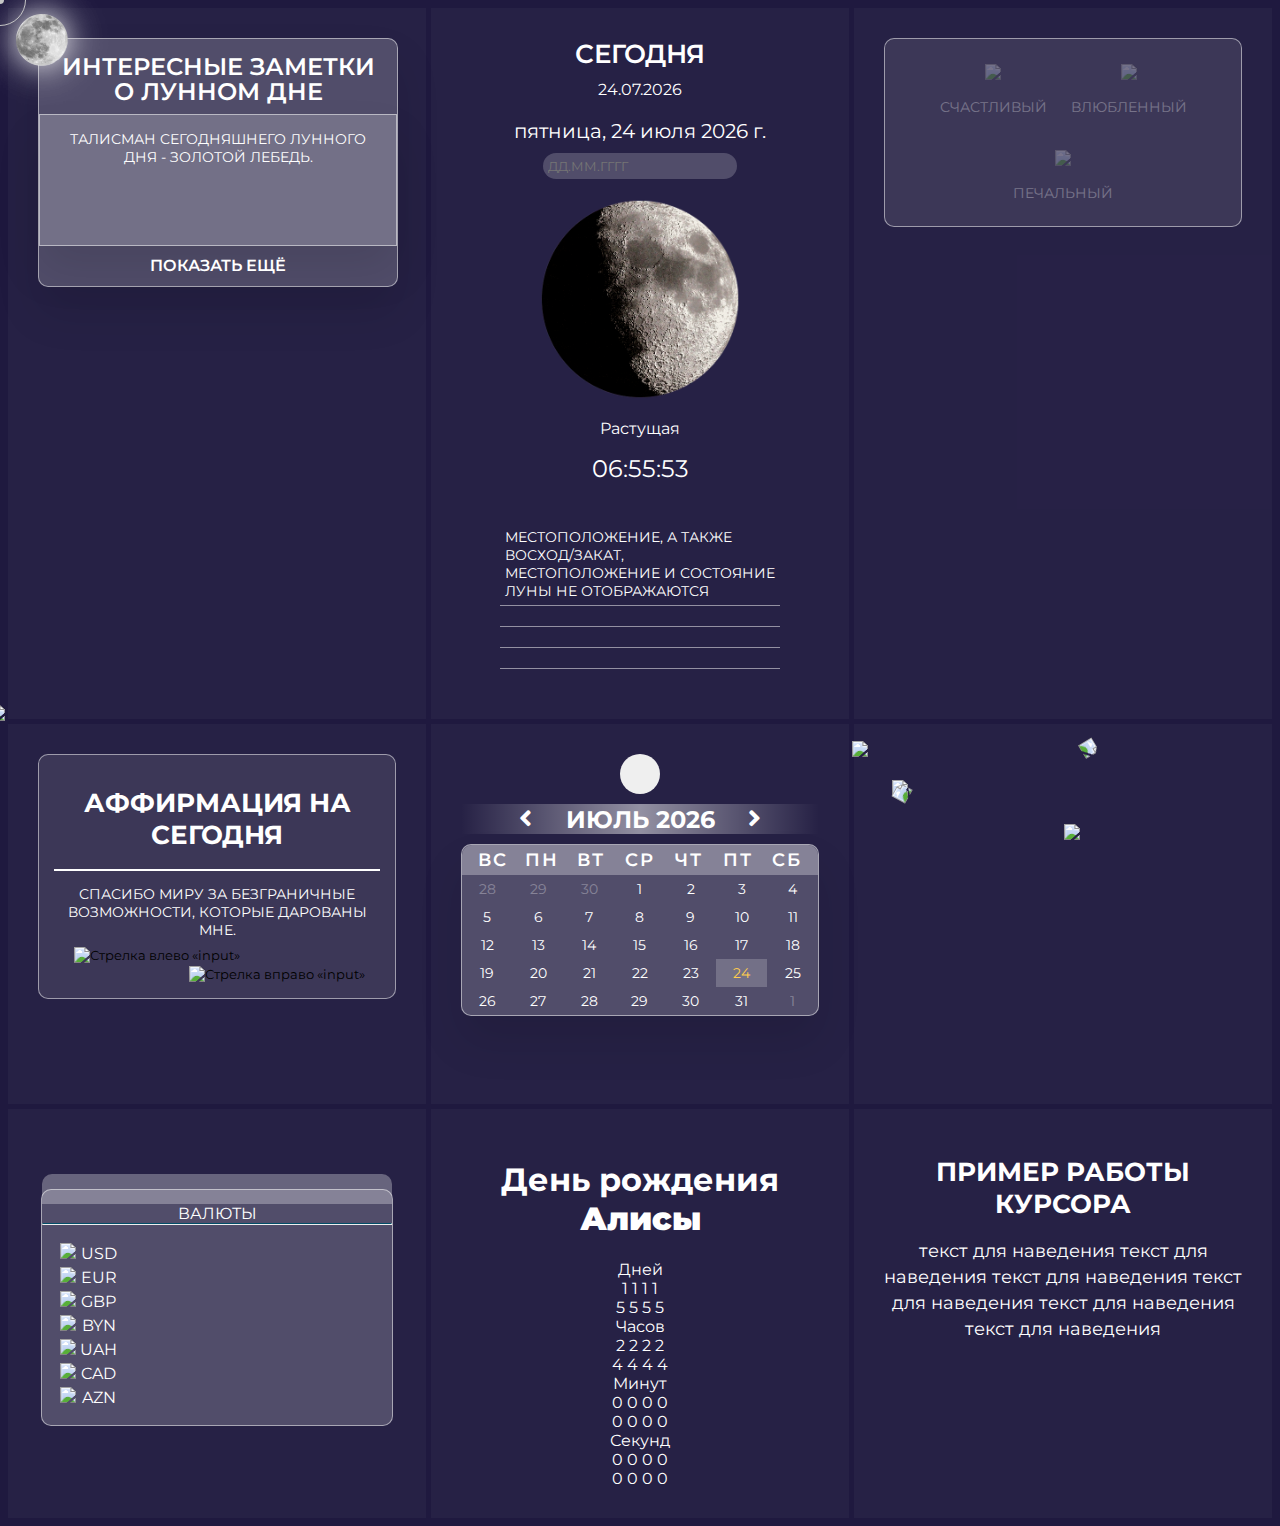
==== commit 864e8f67: "now  calendar can update when press enter or press button "loupe"" ====
--- a/public/index.html
+++ b/public/index.html
@@ -39,7 +39,7 @@
             <div class="birthday">
                 <div id="entereddate"></div>
                 <input type="text" id="input" maxlength="10" placeholder="ДД.ММ.ГГГГ" />
-                <button onclick="buttonclick();"></button>
+                <button onclick="buttonclick(); getDateForCalendar(); getMonthYear();"></button>
                 <div id="fases"></div>
                 <div id="cal8"></div>
             </div>
@@ -126,45 +126,179 @@
         <div class="columns">
             <div class="container">
                 <div class="info">
-                    <p data-value="date"></p>
-                    <p data-value="time"></p>
+                    <div id="datee"></div>
+                    <div id="timee"></div>
                 </div>
                 <div class="search">
-
-                </div>
+                    <div class="header">Валюты</div>
+                    <!-- <div class="search"><img id="foto" src="search.ico"></div> -->
+                </div>
+                <hr style="size: 1px; margin:auto; border-top: 1px solid #024E68;">
                 <div class="currency">
-                    <div class="favorites_currency">
-
+                    <table id="mytable">
+                        <tbody>
+                            <tr>
+                                <td class="image"><img src="../assets/img/currencyWidget/USD.png"></td>
+                                <td class="name">USD</td>
+                                <td class="valute" data-value="USD"></td>
+                                <td class="v" id="variance.USD" data-value="USDp"></td>
+                            </tr>
+                            <tr>
+                                <td><img src="../assets/img/currencyWidget/EUR.png"></td>
+                                <td class="name">EUR</td>
+                                <td class="valute" data-value="EUR"></td>
+                                <td class="v" id="variance.EUR" data-value="EURp"></td>
+                            </tr>
+                            <tr>
+                                <td><img src="../assets/img/currencyWidget/GBP.png"></td>
+                                <td class="name">GBP</td>
+                                <td class="valute" data-value="GBP"></td>
+                                <td class="v" id="variance.GBP" data-value="GBPp"></td>
+                            </tr>
+                            <tr>
+                                <td><img src="../assets/img/currencyWidget/BYN.png"></td>
+                                <td class="name">BYN</td>
+                                <td class="valute" data-value="BYN"></td>
+                                <td class="v" id="variance.BYN" data-value="BYNp"></td>
+                            </tr>
+                            <tr>
+                                <td><img src="../assets/img/currencyWidget/UAH.png"></td>
+                                <td class="name">UAH</td>
+                                <td class="valute" data-value="UAH"></td>
+                                <td class="v" id="variance.UAH" data-value="UAHp"></td>
+                            </tr>
+                            <tr>
+                                <td><img src="../assets/img/currencyWidget/CAD.png"></td>
+                                <td class="name">CAD</td>
+                                <td class="valute" data-value="CAD"></td>
+                                <td class="v" id="variance.CAD" data-value="CADp"></td>
+                            </tr>
+                            <tr>
+                                <td><img src="../assets/img/currencyWidget/AZN.png"></td>
+                                <td class="name">AZN</td>
+                                <td class="valute" data-value="AZN"></td>
+                                <td class="v" id="variance.AZN" data-value="AZNp"></td>
+                            </tr>
+                        </tbody>
+                    </table>
+                </div>
+            </div>
+        </div>
+
+        <div class="columns">
+
+            <div class="wrap">
+                <h1>День рождения <strong>Алисы</strong></h1>
+                <div class="countdown-2">
+                    <div class="countdown">
+
+                        <div class="bloc-time days" data-init-value="15">
+                            <span class="count-title">Дней</span>
+
+                            <div class="figure days days-1">
+                                <span class="top">1</span>
+                                <span class="top-back">
+                                    <span>1</span>
+                                </span>
+                                <span class="bottom">1</span>
+                                <span class="bottom-back">
+                                    <span>1</span>
+                                </span>
+                            </div>
+
+                            <div class="figure days days-2">
+                                <span class="top">5</span>
+                                <span class="top-back">
+                                    <span>5</span>
+                                </span>
+                                <span class="bottom">5</span>
+                                <span class="bottom-back">
+                                    <span>5</span>
+                                </span>
+                            </div>
+                        </div>
+
+                        <div class="bloc-time hours" data-init-value="24">
+                            <span class="count-title">Часов</span>
+
+                            <div class="figure hours hours-1">
+                                <span class="top">2</span>
+                                <span class="top-back">
+                                    <span>2</span>
+                                </span>
+                                <span class="bottom">2</span>
+                                <span class="bottom-back">
+                                    <span>2</span>
+                                </span>
+                            </div>
+
+                            <div class="figure hours hours-2">
+                                <span class="top">4</span>
+                                <span class="top-back">
+                                    <span>4</span>
+                                </span>
+                                <span class="bottom">4</span>
+                                <span class="bottom-back">
+                                    <span>4</span>
+                                </span>
+                            </div>
+                        </div>
+
+                        <div class="bloc-time min" data-init-value="0">
+                            <span class="count-title">Минут</span>
+
+                            <div class="figure min min-1">
+                                <span class="top">0</span>
+                                <span class="top-back">
+                                    <span>0</span>
+                                </span>
+                                <span class="bottom">0</span>
+                                <span class="bottom-back">
+                                    <span>0</span>
+                                </span>
+                            </div>
+
+                            <div class="figure min min-2">
+                                <span class="top">0</span>
+                                <span class="top-back">
+                                    <span>0</span>
+                                </span>
+                                <span class="bottom">0</span>
+                                <span class="bottom-back">
+                                    <span>0</span>
+                                </span>
+                            </div>
+                        </div>
+
+                        <div class="bloc-time sec" data-init-value="0">
+                            <span class="count-title">Секунд</span>
+
+                            <div class="figure sec sec-1">
+                                <span class="top">0</span>
+                                <span class="top-back">
+                                    <span>0</span>
+                                </span>
+                                <span class="bottom">0</span>
+                                <span class="bottom-back">
+                                    <span>0</span>
+                                </span>
+                            </div>
+
+                            <div class="figure sec sec-2">
+                                <span class="top">0</span>
+                                <span class="top-back">
+                                    <span>0</span>
+                                </span>
+                                <span class="bottom">0</span>
+                                <span class="bottom-back">
+                                    <span>0</span>
+                                </span>
+                            </div>
+                        </div>
                     </div>
-                    <div class="main_currency" data-value="USD">
-
-                    </div>
-                </div>
-            </div>
-        </div>
-
-        <div class="columns">
-            <h1 class="countdown-title">День рождения Алисы</h1>
-            <div class="widget-countdown">
-                <div id="countdown" class="countdown">
-                    <div class="countdown-number">
-                        <span class="days countdown-time"></span>
-                        <span class="countdown-text">Дней</span>
-                    </div>
-                    <div class="countdown-number">
-                        <span class="hours countdown-time"></span>
-                        <span class="countdown-text">Часов</span>
-                    </div>
-                    <div class="countdown-number">
-                        <span class="minutes countdown-time"></span>
-                        <span class="countdown-text">Минут</span>
-                    </div>
-                    <div class="countdown-number">
-                        <span class="seconds countdown-time"></span>
-                        <span class="countdown-text">Секунд</span>
-                    </div>
-                </div>
-            </div>
+                </div>
+            </div>
+
         </div>
         <div class="columns">
             <div class="content">
@@ -188,10 +322,14 @@
     <script src="../modules/calendarWidget.js"></script>
     <script src="../modules/circularCalendarWidget.js"></script>
     <script src="../modules/currencyWidget.js"></script>
+
+    <script src="https://yastatic.net/jquery/3.3.1/jquery.min.js"></script>
+    <script src="https://cdnjs.cloudflare.com/ajax/libs/gsap/latest/TweenMax.min.js"></script>
+
     <script src="../modules/countdownWidget.js"></script>
     <script src="../modules/cursorWidget.js"></script>
     <script src="http://ajax.googleapis.com/ajax/libs/jquery/1.9.0/jquery.min.js"></script>
-    <script type="module" src="index.js"></script>
+    <!-- <script type="module" src="index.js"></script> -->
     <script type="text/javascript" src="../lib/jquery.textillate.js"></script>
     <script type="text/javascript" src="../lib/jquery.lettering.js"></script>
     <script type="text/javascript" src="../lib/jqueryrotate.2.1.js"></script>
--- a/public/style.css
+++ b/public/style.css
@@ -3,7 +3,7 @@
   width: 1px;
   height: 1px;
   background: transparent;
-  box-shadow: 7px 4px #FFF , 583px 2888px #FFF , 4532px 491px #FFF , 166px 116px #FFF , 4350px 200px #FFF , 1680px 2037px #FFF , 2201px 2677px #FFF , 367px 2259px #FFF , 109px 32px #FFF , 2588px 772px #FFF , 3010px 313px #FFF , 4255px 898px #FFF , 1364px 2780px #FFF , 4639px 2582px #FFF , 4441px 596px #FFF , 1513px 2690px #FFF , 583px 1203px #FFF , 1726px 1871px #FFF , 2204px 1183px #FFF , 4494px 259px #FFF , 3437px 2725px #FFF , 1342px 840px #FFF , 4480px 708px #FFF , 815px 187px #FFF , 2055px 931px #FFF , 32px 2365px #FFF , 3970px 2893px #FFF , 2159px 2820px #FFF , 4776px 1141px #FFF , 466px 2906px #FFF , 4010px 2092px #FFF , 2168px 1150px #FFF , 3793px 219px #FFF , 1748px 88px #FFF , 4680px 2800px #FFF , 1016px 2276px #FFF , 3424px 2360px #FFF , 358px 582px #FFF , 389px 2813px #FFF , 406px 1127px #FFF , 4376px 893px #FFF , 1628px 1521px #FFF , 4787px 1105px #FFF , 600px 1760px #FFF , 4515px 2611px #FFF , 1584px 1385px #FFF , 1845px 2716px #FFF , 4279px 1570px #FFF , 4162px 659px #FFF , 3338px 68px #FFF , 3430px 741px #FFF , 3489px 2163px #FFF , 4361px 2301px #FFF , 141px 2785px #FFF , 1797px 1192px #FFF , 924px 1387px #FFF , 993px 2192px #FFF , 4456px 69px #FFF , 2971px 2365px #FFF , 1641px 561px #FFF , 4539px 634px #FFF , 2717px 2183px #FFF , 1637px 1173px #FFF , 2432px 1752px #FFF , 1080px 992px #FFF , 2673px 1985px #FFF , 3516px 470px #FFF , 4764px 541px #FFF , 4164px 134px #FFF , 180px 871px #FFF , 3533px 642px #FFF , 2814px 1369px #FFF , 72px 309px #FFF , 2263px 1892px #FFF , 2256px 1625px #FFF , 494px 1942px #FFF , 1931px 713px #FFF , 889px 2574px #FFF , 4826px 639px #FFF , 3692px 1669px #FFF , 3974px 346px #FFF , 3219px 1954px #FFF , 1124px 556px #FFF , 4861px 1758px #FFF , 2170px 2379px #FFF , 1576px 1953px #FFF , 2278px 2162px #FFF , 678px 2017px #FFF , 727px 2674px #FFF , 2287px 1375px #FFF , 437px 2916px #FFF , 4394px 114px #FFF , 3863px 2370px #FFF , 1019px 2640px #FFF , 291px 292px #FFF , 1503px 186px #FFF , 1298px 2136px #FFF , 4016px 245px #FFF , 4554px 1755px #FFF , 695px 1999px #FFF , 2677px 2818px #FFF , 3224px 1954px #FFF , 3849px 2829px #FFF , 1028px 588px #FFF , 2402px 1890px #FFF , 1580px 1576px #FFF , 3412px 1936px #FFF , 3483px 1301px #FFF , 3649px 1383px #FFF , 4022px 2498px #FFF , 4603px 135px #FFF , 4265px 949px #FFF , 1143px 1195px #FFF , 2132px 660px #FFF , 1739px 808px #FFF , 3685px 646px #FFF , 2711px 2285px #FFF , 1658px 1791px #FFF , 5008px 503px #FFF , 2695px 2578px #FFF , 496px 303px #FFF , 244px 2007px #FFF , 3442px 254px #FFF , 2324px 1488px #FFF , 1539px 2357px #FFF , 4984px 589px #FFF , 4438px 2102px #FFF , 2984px 2031px #FFF , 2084px 2505px #FFF , 3806px 562px #FFF , 1554px 387px #FFF , 1613px 1397px #FFF , 1458px 2002px #FFF , 2058px 2166px #FFF , 3769px 1915px #FFF , 2735px 739px #FFF , 3278px 1906px #FFF , 2190px 2238px #FFF , 4978px 2254px #FFF , 197px 1838px #FFF , 537px 268px #FFF , 1001px 1719px #FFF , 2891px 2085px #FFF , 1030px 2170px #FFF , 1260px 1260px #FFF , 776px 99px #FFF , 1565px 763px #FFF , 2570px 2078px #FFF , 55px 1558px #FFF , 691px 1583px #FFF , 4642px 360px #FFF , 4475px 452px #FFF , 3775px 2336px #FFF , 2786px 1712px #FFF , 1679px 2930px #FFF , 161px 1041px #FFF , 2933px 2344px #FFF , 4504px 478px #FFF , 4372px 639px #FFF , 4840px 2245px #FFF , 4225px 2975px #FFF , 3353px 511px #FFF , 2496px 1347px #FFF , 3375px 1043px #FFF , 733px 606px #FFF , 2334px 464px #FFF , 601px 840px #FFF , 2658px 1111px #FFF , 4071px 803px #FFF , 662px 668px #FFF , 1390px 2214px #FFF , 4533px 1520px #FFF , 1473px 2131px #FFF , 4558px 817px #FFF , 1145px 2201px #FFF , 896px 852px #FFF , 1712px 2045px #FFF , 1983px 757px #FFF , 1729px 618px #FFF , 299px 459px #FFF , 585px 1325px #FFF , 1310px 2981px #FFF , 3118px 75px #FFF , 2707px 1056px #FFF , 4317px 936px #FFF , 554px 1496px #FFF , 1120px 1881px #FFF , 2196px 1000px #FFF , 1302px 942px #FFF , 382px 392px #FFF , 1786px 1362px #FFF , 4510px 1854px #FFF , 3973px 1896px #FFF , 3680px 258px #FFF , 3214px 1078px #FFF , 3289px 1521px #FFF , 3479px 232px #FFF , 3111px 1504px #FFF , 4548px 1909px #FFF , 3194px 2244px #FFF , 2587px 1868px #FFF , 3539px 2658px #FFF , 747px 2449px #FFF , 3761px 2001px #FFF , 1734px 52px #FFF , 963px 2023px #FFF , 739px 467px #FFF , 3939px 275px #FFF , 1835px 1476px #FFF , 2797px 376px #FFF , 4766px 751px #FFF , 3898px 2602px #FFF , 3677px 313px #FFF , 3042px 254px #FFF , 4377px 1446px #FFF , 4826px 413px #FFF , 3847px 2044px #FFF , 4918px 1609px #FFF , 739px 320px #FFF , 665px 1685px #FFF , 2133px 2663px #FFF , 728px 1602px #FFF , 4581px 842px #FFF , 1024px 1224px #FFF , 4482px 481px #FFF , 233px 1861px #FFF , 2784px 1067px #FFF , 2879px 2544px #FFF , 3818px 934px #FFF , 1721px 2557px #FFF , 3179px 2353px #FFF , 56px 686px #FFF , 1321px 2650px #FFF , 2045px 1045px #FFF , 88px 2303px #FFF , 5052px 2488px #FFF , 4106px 2724px #FFF , 3746px 2493px #FFF , 3614px 2873px #FFF , 4790px 2702px #FFF , 4835px 1815px #FFF , 3715px 1813px #FFF , 3973px 1430px #FFF , 4469px 231px #FFF , 4875px 1391px #FFF , 3614px 1318px #FFF , 2085px 1177px #FFF , 3204px 2372px #FFF , 2161px 1204px #FFF , 3179px 813px #FFF , 2025px 2642px #FFF , 4380px 1163px #FFF , 167px 1615px #FFF , 143px 2929px #FFF , 4925px 1680px #FFF , 2909px 1052px #FFF , 123px 2492px #FFF , 4743px 2036px #FFF , 3333px 76px #FFF , 1722px 1071px #FFF , 2275px 1581px #FFF , 312px 2837px #FFF , 2968px 134px #FFF , 3939px 1147px #FFF , 1362px 1290px #FFF , 3629px 2606px #FFF , 2782px 1901px #FFF , 2389px 1855px #FFF , 1968px 587px #FFF , 3781px 768px #FFF , 3027px 1759px #FFF , 4265px 1778px #FFF , 3054px 1871px #FFF , 3743px 600px #FFF , 2974px 1118px #FFF , 1084px 1132px #FFF , 4881px 2731px #FFF , 1465px 462px #FFF , 2359px 726px #FFF , 3284px 314px #FFF , 4528px 1838px #FFF , 3839px 1423px #FFF , 1772px 939px #FFF , 252px 2874px #FFF , 3739px 656px #FFF , 4246px 2961px #FFF , 4141px 1415px #FFF , 2469px 2668px #FFF , 4255px 1056px #FFF , 1184px 667px #FFF , 4280px 291px #FFF , 1587px 466px #FFF , 2824px 697px #FFF , 398px 2648px #FFF , 3735px 1891px #FFF , 3665px 2418px #FFF , 2061px 1299px #FFF , 4966px 801px #FFF , 2339px 2453px #FFF , 4675px 2933px #FFF , 3922px 2095px #FFF , 1470px 481px #FFF , 4095px 157px #FFF , 772px 1834px #FFF , 556px 1112px #FFF , 2096px 2767px #FFF , 3198px 1276px #FFF , 2055px 1131px #FFF , 638px 699px #FFF , 5065px 1254px #FFF , 3659px 216px #FFF , 2994px 397px #FFF , 607px 311px #FFF , 486px 873px #FFF , 2619px 364px #FFF , 2419px 55px #FFF , 2707px 2539px #FFF , 3319px 239px #FFF , 1900px 1687px #FFF , 765px 2139px #FFF , 2005px 910px #FFF , 1727px 218px #FFF , 3054px 35px #FFF , 5025px 1298px #FFF , 885px 2029px #FFF , 3581px 2819px #FFF , 2284px 2250px #FFF , 253px 235px #FFF , 4354px 2872px #FFF , 598px 1328px #FFF , 3812px 2279px #FFF , 543px 1902px #FFF , 4084px 1630px #FFF , 3645px 2231px #FFF , 4668px 2006px #FFF , 1205px 431px #FFF , 2696px 2487px #FFF , 2617px 2626px #FFF , 151px 627px #FFF , 2794px 1156px #FFF , 997px 2355px #FFF , 787px 2356px #FFF , 3105px 2087px #FFF , 984px 253px #FFF , 3445px 2210px #FFF , 2642px 2097px #FFF , 2667px 1278px #FFF , 2387px 1206px #FFF , 4556px 2705px #FFF , 4721px 1459px #FFF , 2534px 2999px #FFF , 417px 660px #FFF , 1675px 534px #FFF , 511px 2226px #FFF , 1699px 2703px #FFF , 630px 1357px #FFF , 460px 396px #FFF , 3221px 2736px #FFF , 431px 2471px #FFF , 2611px 1748px #FFF , 2684px 2846px #FFF , 4410px 2028px #FFF , 1630px 2766px #FFF , 335px 918px #FFF , 2810px 2257px #FFF , 1054px 2542px #FFF , 4973px 1970px #FFF , 4351px 2055px #FFF , 5049px 2336px #FFF , 4162px 2935px #FFF , 2659px 702px #FFF , 2362px 2015px #FFF , 4071px 64px #FFF , 2997px 2538px #FFF , 1317px 1229px #FFF , 2034px 1779px #FFF , 1065px 1343px #FFF , 771px 1722px #FFF , 4269px 1517px #FFF , 1787px 988px #FFF , 1762px 1868px #FFF , 3271px 1994px #FFF , 1047px 946px #FFF , 4511px 497px #FFF , 4578px 318px #FFF , 3639px 1943px #FFF , 3922px 44px #FFF , 2064px 1608px #FFF , 4987px 2588px #FFF , 899px 256px #FFF , 4140px 2252px #FFF , 1631px 2541px #FFF , 289px 1375px #FFF , 1772px 2837px #FFF , 4388px 2592px #FFF , 4912px 1192px #FFF , 468px 2355px #FFF , 1917px 2388px #FFF , 3262px 2462px #FFF , 3899px 1045px #FFF , 1871px 573px #FFF , 1939px 2832px #FFF , 4262px 2138px #FFF , 3137px 1089px #FFF , 792px 857px #FFF , 2489px 2907px #FFF , 3973px 2804px #FFF , 514px 1499px #FFF , 1523px 2564px #FFF , 680px 1838px #FFF , 1761px 1994px #FFF , 4195px 431px #FFF , 4267px 149px #FFF , 1132px 1436px #FFF , 2078px 535px #FFF , 152px 230px #FFF , 245px 780px #FFF , 3585px 2932px #FFF , 2831px 1606px #FFF , 5050px 235px #FFF , 4320px 1866px #FFF , 1548px 485px #FFF , 3182px 1230px #FFF , 3824px 1070px #FFF , 1157px 2323px #FFF , 3053px 2515px #FFF , 3579px 2868px #FFF , 2224px 1023px #FFF , 2298px 26px #FFF , 1502px 2440px #FFF , 1345px 1641px #FFF , 2506px 2641px #FFF , 4746px 1498px #FFF , 229px 462px #FFF , 4705px 271px #FFF , 1267px 1626px #FFF , 3863px 142px #FFF , 3579px 187px #FFF , 911px 1886px #FFF , 3872px 1184px #FFF , 4897px 2116px #FFF , 3435px 249px #FFF , 2657px 1346px #FFF , 1751px 522px #FFF , 547px 2543px #FFF , 4757px 80px #FFF , 2916px 2624px #FFF , 968px 464px #FFF , 3189px 164px #FFF , 1832px 67px #FFF , 2107px 260px #FFF , 2881px 2777px #FFF , 2715px 930px #FFF , 890px 2603px #FFF , 1790px 1618px #FFF , 3645px 389px #FFF , 2112px 1226px #FFF , 99px 2230px #FFF , 3756px 2831px #FFF , 4444px 1470px #FFF , 2055px 2590px #FFF , 985px 113px #FFF , 1100px 180px #FFF , 4953px 2545px #FFF , 4977px 818px #FFF , 1869px 319px #FFF , 3383px 1557px #FFF , 4466px 1137px #FFF , 683px 1302px #FFF , 1133px 1649px #FFF , 3346px 1903px #FFF , 3630px 2375px #FFF , 724px 1341px #FFF , 1211px 1350px #FFF , 4043px 638px #FFF , 1234px 1289px #FFF , 4718px 537px #FFF , 4205px 657px #FFF , 2510px 1516px #FFF , 2821px 75px #FFF , 4279px 2569px #FFF , 4854px 1547px #FFF , 1376px 483px #FFF , 4457px 2195px #FFF , 3511px 1374px #FFF , 1183px 2756px #FFF , 791px 56px #FFF , 4521px 2657px #FFF , 1101px 742px #FFF , 606px 6px #FFF , 129px 1175px #FFF , 3106px 351px #FFF , 1450px 740px #FFF , 3309px 1200px #FFF , 1939px 496px #FFF , 4530px 1416px #FFF , 932px 603px #FFF , 125px 1589px #FFF , 2721px 1862px #FFF , 3639px 295px #FFF , 5070px 1608px #FFF , 3096px 1974px #FFF , 2354px 1723px #FFF , 1169px 2954px #FFF , 2156px 1379px #FFF , 685px 195px #FFF , 3225px 180px #FFF , 759px 367px #FFF , 1105px 300px #FFF , 1623px 239px #FFF , 3954px 1811px #FFF , 1159px 1473px #FFF , 2321px 810px #FFF , 980px 1527px #FFF , 4243px 695px #FFF , 548px 2939px #FFF , 1640px 175px #FFF , 1143px 802px #FFF , 4948px 132px #FFF , 4059px 2805px #FFF , 2036px 1032px #FFF , 1889px 811px #FFF , 4870px 1715px #FFF , 215px 689px #FFF , 1839px 27px #FFF , 4561px 1342px #FFF , 2758px 2999px #FFF , 3551px 1341px #FFF , 473px 467px #FFF , 3564px 1002px #FFF , 1426px 2678px #FFF , 658px 1559px #FFF , 1164px 1223px #FFF , 3401px 1378px #FFF , 113px 1300px #FFF , 2766px 723px #FFF , 1658px 828px #FFF , 4706px 1617px #FFF , 1906px 417px #FFF , 2871px 2987px #FFF , 775px 1822px #FFF , 715px 1985px #FFF , 3543px 2923px #FFF , 1060px 2051px #FFF , 3441px 1452px #FFF , 3545px 734px #FFF , 2329px 287px #FFF , 1893px 2904px #FFF , 4132px 1892px #FFF , 1976px 142px #FFF , 3842px 1958px #FFF , 589px 2823px #FFF , 4348px 1746px #FFF , 4895px 607px #FFF , 4532px 381px #FFF , 2977px 2121px #FFF , 255px 1024px #FFF , 2066px 1170px #FFF , 3317px 1883px #FFF , 2149px 684px #FFF , 340px 2112px #FFF , 1830px 565px #FFF , 417px 2635px #FFF , 4632px 742px #FFF , 4687px 986px #FFF , 4173px 226px #FFF , 1974px 526px #FFF , 2705px 507px #FFF , 4790px 2860px #FFF , 2965px 224px #FFF , 220px 814px #FFF , 3954px 914px #FFF , 2204px 1202px #FFF , 1119px 1589px #FFF , 3453px 1176px #FFF , 3699px 2766px #FFF , 4816px 1406px #FFF , 327px 623px #FFF , 4099px 2358px #FFF , 1334px 832px #FFF , 1257px 396px #FFF , 288px 2084px #FFF , 5037px 611px #FFF , 3115px 1234px #FFF , 3896px 861px #FFF , 2330px 513px #FFF , 3943px 240px #FFF , 2948px 1818px #FFF , 3608px 2233px #FFF , 3021px 715px #FFF , 4155px 2546px #FFF , 2575px 1473px #FFF , 1377px 2071px #FFF , 1898px 1345px #FFF , 3464px 895px #FFF , 830px 1319px #FFF , 1068px 889px #FFF , 4118px 1118px #FFF , 4812px 533px #FFF , 2499px 758px #FFF , 2013px 2637px #FFF , 3668px 536px #FFF , 2765px 2448px #FFF , 3640px 1988px #FFF , 4090px 2325px #FFF , 4054px 563px #FFF , 1528px 719px #FFF , 4272px 275px #FFF , 1686px 2385px #FFF , 4522px 1567px #FFF , 2113px 563px #FFF , 4396px 840px #FFF , 4653px 2345px #FFF , 626px 591px #FFF , 1923px 1571px #FFF , 3504px 2064px #FFF , 538px 2690px #FFF , 841px 2762px #FFF , 134px 1896px #FFF , 774px 2961px #FFF , 2902px 1095px #FFF , 4148px 1056px #FFF , 4038px 109px #FFF , 1582px 2070px #FFF , 3538px 1962px #FFF , 2399px 131px #FFF , 1158px 797px #FFF , 4852px 2757px #FFF , 84px 2759px #FFF , 4844px 2609px #FFF , 2169px 457px #FFF , 2681px 435px #FFF , 1617px 417px #FFF , 2047px 1461px #FFF , 31px 2083px #FFF , 1883px 473px #FFF , 2869px 2680px #FFF , 49px 1495px #FFF , 3609px 1694px #FFF , 338px 1218px #FFF , 3944px 409px #FFF , 4195px 695px #FFF , 937px 417px #FFF , 5001px 1303px #FFF , 1504px 517px #FFF , 5018px 1594px #FFF , 3079px 2607px #FFF , 745px 1977px #FFF , 2076px 1545px #FFF , 887px 1744px #FFF , 107px 1446px #FFF , 2913px 1645px #FFF , 1432px 1382px #FFF , 1666px 1823px #FFF , 245px 2702px #FFF , 2531px 752px #FFF , 2534px 694px #FFF , 722px 2636px #FFF , 1872px 2926px #FFF , 3271px 2317px #FFF , 4391px 393px #FFF , 1192px 1012px #FFF , 2852px 318px #FFF , 2369px 789px #FFF , 3177px 2069px #FFF , 2978px 687px #FFF , 4738px 2506px #FFF , 163px 1785px #FFF , 3249px 2987px #FFF , 778px 1080px #FFF , 4277px 2915px #FFF , 4024px 108px #FFF , 4799px 2949px #FFF , 1860px 2845px #FFF , 2403px 2275px #FFF , 2205px 1725px #FFF , 120px 1781px #FFF , 1934px 2663px #FFF , 2313px 2431px #FFF , 4984px 969px #FFF , 4598px 1709px #FFF , 4644px 356px #FFF , 4860px 2272px #FFF , 2611px 1597px #FFF , 2956px 2531px #FFF , 2410px 1198px #FFF , 1298px 2328px #FFF , 143px 792px #FFF , 1241px 2136px #FFF , 3116px 1074px #FFF , 1101px 1760px #FFF , 3304px 2849px #FFF , 2929px 2953px #FFF , 4602px 542px #FFF , 805px 504px #FFF , 493px 885px #FFF , 4283px 2790px #FFF , 4696px 1607px #FFF , 817px 89px #FFF , 2351px 1058px #FFF , 16px 527px #FFF , 2714px 1891px #FFF , 303px 2788px #FFF , 283px 564px #FFF , 1564px 152px #FFF , 3506px 2720px #FFF , 4242px 2834px #FFF , 2009px 985px #FFF , 3310px 134px #FFF , 2928px 1495px #FFF , 1834px 1514px #FFF , 3064px 261px #FFF , 1205px 2277px #FFF , 3781px 1463px #FFF , 4306px 1538px #FFF , 3404px 2786px #FFF , 2751px 375px #FFF , 2435px 1074px #FFF , 3820px 686px #FFF , 1357px 2637px #FFF , 4898px 1049px #FFF , 4514px 534px #FFF , 2220px 383px #FFF , 1764px 1252px #FFF , 2208px 313px #FFF , 1093px 1165px #FFF , 3306px 817px #FFF , 2379px 25px #FFF , 2250px 1595px #FFF , 134px 742px #FFF , 4565px 3000px #FFF , 2250px 1884px #FFF , 1247px 2265px #FFF , 2142px 479px #FFF , 1018px 1910px #FFF , 909px 744px #FFF , 4904px 1631px #FFF , 1627px 844px #FFF , 3176px 2658px #FFF , 3856px 2983px #FFF , 623px 269px #FFF , 1030px 1379px #FFF , 2419px 665px #FFF , 4910px 2671px #FFF , 2721px 1483px #FFF , 2881px 2344px #FFF , 11px 1144px #FFF , 4497px 2307px #FFF , 4001px 31px #FFF , 142px 1065px #FFF , 2170px 2495px #FFF , 2601px 1070px #FFF , 5060px 1463px #FFF , 2578px 2940px #FFF , 2599px 2843px #FFF , 5012px 1098px #FFF , 4385px 2943px #FFF , 1215px 2485px #FFF , 2901px 1942px #FFF , 3859px 1981px #FFF , 4374px 1925px #FFF , 1421px 2361px #FFF , 2174px 2083px #FFF , 4973px 941px #FFF , 3017px 436px #FFF , 3111px 269px #FFF , 3773px 1979px #FFF , 3094px 2348px #FFF , 1283px 114px #FFF , 3042px 2179px #FFF , 177px 255px #FFF , 1500px 51px #FFF , 424px 114px #FFF , 3002px 549px #FFF , 3671px 677px #FFF , 2610px 171px #FFF , 3698px 1977px #FFF , 516px 2282px #FFF , 4057px 72px #FFF , 3127px 1212px #FFF , 3193px 1938px #FFF , 5062px 2720px #FFF , 929px 360px #FFF , 3680px 987px #FFF , 4742px 1535px #FFF , 910px 852px #FFF , 3741px 244px #FFF , 852px 1189px #FFF , 4288px 2366px #FFF , 1817px 2784px #FFF , 3529px 2844px #FFF , 2252px 2190px #FFF , 421px 193px #FFF , 2149px 2375px #FFF , 2146px 2994px #FFF , 4620px 2154px #FFF , 640px 387px #FFF , 4918px 2207px #FFF , 2792px 2968px #FFF , 862px 2880px #FFF;
+  box-shadow: 3px 4px #FFF , 1551px 149px #FFF , 253px 599px #FFF , 2698px 1637px #FFF , 4204px 643px #FFF , 172px 722px #FFF , 3982px 2154px #FFF , 491px 1484px #FFF , 270px 40px #FFF , 770px 1228px #FFF , 2938px 1323px #FFF , 3872px 1813px #FFF , 2085px 1038px #FFF , 4980px 1082px #FFF , 4134px 872px #FFF , 3359px 617px #FFF , 3319px 107px #FFF , 4937px 1527px #FFF , 4428px 662px #FFF , 4781px 2515px #FFF , 2296px 2361px #FFF , 4512px 2655px #FFF , 2780px 2586px #FFF , 1419px 1023px #FFF , 4097px 2599px #FFF , 1782px 217px #FFF , 1280px 2859px #FFF , 2219px 1055px #FFF , 2015px 1647px #FFF , 1878px 1486px #FFF , 4995px 1338px #FFF , 1542px 627px #FFF , 2726px 439px #FFF , 5029px 1552px #FFF , 4381px 2603px #FFF , 784px 1069px #FFF , 1262px 2310px #FFF , 3839px 2153px #FFF , 1296px 1562px #FFF , 1071px 2456px #FFF , 3846px 2227px #FFF , 4668px 604px #FFF , 2667px 240px #FFF , 1657px 1200px #FFF , 4549px 100px #FFF , 1985px 2471px #FFF , 3559px 2510px #FFF , 4142px 2826px #FFF , 2138px 2968px #FFF , 2589px 1152px #FFF , 2524px 2846px #FFF , 1423px 2424px #FFF , 1270px 28px #FFF , 2015px 232px #FFF , 1168px 957px #FFF , 4026px 2381px #FFF , 186px 2811px #FFF , 3740px 2266px #FFF , 286px 2514px #FFF , 141px 1743px #FFF , 122px 2692px #FFF , 498px 2799px #FFF , 2537px 1662px #FFF , 3370px 772px #FFF , 1245px 1083px #FFF , 3415px 1136px #FFF , 1850px 2108px #FFF , 654px 1864px #FFF , 3650px 1199px #FFF , 3226px 2184px #FFF , 2484px 2071px #FFF , 3027px 2620px #FFF , 2979px 2640px #FFF , 1714px 531px #FFF , 4308px 2673px #FFF , 196px 2820px #FFF , 3844px 2676px #FFF , 4976px 2506px #FFF , 2086px 2574px #FFF , 1467px 1531px #FFF , 5070px 1133px #FFF , 2202px 725px #FFF , 4757px 2935px #FFF , 2504px 644px #FFF , 3895px 295px #FFF , 786px 258px #FFF , 2619px 2057px #FFF , 3655px 185px #FFF , 2105px 566px #FFF , 1624px 2922px #FFF , 815px 1778px #FFF , 1457px 688px #FFF , 243px 781px #FFF , 707px 754px #FFF , 920px 2190px #FFF , 4371px 1053px #FFF , 243px 3000px #FFF , 1082px 1435px #FFF , 4602px 2482px #FFF , 1072px 2761px #FFF , 2180px 1866px #FFF , 4964px 2133px #FFF , 4530px 2147px #FFF , 958px 697px #FFF , 3146px 2345px #FFF , 4995px 2361px #FFF , 4846px 1013px #FFF , 2394px 1032px #FFF , 4719px 1416px #FFF , 3954px 486px #FFF , 4056px 1582px #FFF , 446px 1608px #FFF , 5051px 1257px #FFF , 1195px 677px #FFF , 4151px 2586px #FFF , 3602px 2784px #FFF , 4814px 1290px #FFF , 2470px 2967px #FFF , 145px 1691px #FFF , 1740px 263px #FFF , 665px 976px #FFF , 3845px 905px #FFF , 3806px 2375px #FFF , 4005px 1633px #FFF , 1901px 344px #FFF , 4605px 788px #FFF , 3152px 1736px #FFF , 3631px 1236px #FFF , 1887px 812px #FFF , 2667px 2365px #FFF , 2697px 1132px #FFF , 4851px 2966px #FFF , 4248px 1435px #FFF , 4929px 1768px #FFF , 56px 2647px #FFF , 2473px 1304px #FFF , 162px 2038px #FFF , 4328px 523px #FFF , 56px 2248px #FFF , 460px 2450px #FFF , 243px 2934px #FFF , 3789px 2364px #FFF , 711px 1866px #FFF , 1227px 2482px #FFF , 1630px 923px #FFF , 3646px 1761px #FFF , 2452px 962px #FFF , 3402px 2890px #FFF , 4445px 2000px #FFF , 1024px 2747px #FFF , 3557px 2018px #FFF , 1487px 193px #FFF , 4081px 1210px #FFF , 2443px 2830px #FFF , 2775px 857px #FFF , 2047px 334px #FFF , 3002px 842px #FFF , 1309px 1766px #FFF , 1627px 792px #FFF , 1422px 2301px #FFF , 5003px 2137px #FFF , 1388px 2718px #FFF , 3066px 728px #FFF , 971px 2153px #FFF , 4548px 862px #FFF , 15px 1528px #FFF , 2123px 1404px #FFF , 1946px 586px #FFF , 2413px 177px #FFF , 1414px 623px #FFF , 2203px 2399px #FFF , 899px 1780px #FFF , 4194px 2100px #FFF , 1004px 1077px #FFF , 1745px 564px #FFF , 210px 2397px #FFF , 359px 2488px #FFF , 4927px 2061px #FFF , 1528px 1736px #FFF , 1910px 1487px #FFF , 1225px 735px #FFF , 4328px 404px #FFF , 2812px 2153px #FFF , 1815px 2078px #FFF , 303px 2783px #FFF , 1177px 296px #FFF , 1068px 1738px #FFF , 2147px 207px #FFF , 1466px 2199px #FFF , 5069px 1518px #FFF , 3791px 990px #FFF , 290px 1006px #FFF , 992px 1810px #FFF , 1878px 199px #FFF , 3081px 2447px #FFF , 791px 338px #FFF , 211px 2559px #FFF , 3941px 2522px #FFF , 1848px 2317px #FFF , 4807px 665px #FFF , 3520px 2666px #FFF , 32px 1656px #FFF , 133px 2670px #FFF , 2041px 183px #FFF , 3104px 195px #FFF , 2846px 1442px #FFF , 2617px 1053px #FFF , 2605px 973px #FFF , 2779px 1541px #FFF , 3882px 837px #FFF , 4314px 1381px #FFF , 3327px 320px #FFF , 3548px 1326px #FFF , 146px 2717px #FFF , 2411px 2564px #FFF , 4629px 1220px #FFF , 931px 192px #FFF , 3365px 1487px #FFF , 2263px 2027px #FFF , 2079px 2374px #FFF , 236px 534px #FFF , 4724px 1374px #FFF , 4566px 1364px #FFF , 2930px 2176px #FFF , 4185px 1103px #FFF , 2986px 1392px #FFF , 1312px 486px #FFF , 4478px 601px #FFF , 1930px 2991px #FFF , 65px 1612px #FFF , 1814px 2356px #FFF , 3417px 918px #FFF , 2067px 2644px #FFF , 1324px 2652px #FFF , 1161px 449px #FFF , 3215px 1787px #FFF , 3245px 1425px #FFF , 3144px 751px #FFF , 2181px 2316px #FFF , 4038px 1701px #FFF , 13px 1517px #FFF , 5027px 233px #FFF , 2069px 2649px #FFF , 4602px 837px #FFF , 3748px 946px #FFF , 4566px 308px #FFF , 773px 1628px #FFF , 1700px 2874px #FFF , 1243px 440px #FFF , 1324px 1120px #FFF , 2550px 2113px #FFF , 4743px 303px #FFF , 1411px 1348px #FFF , 3937px 1548px #FFF , 488px 411px #FFF , 3033px 1488px #FFF , 3705px 136px #FFF , 4886px 2655px #FFF , 3190px 748px #FFF , 3671px 1414px #FFF , 2625px 2593px #FFF , 4781px 2971px #FFF , 3226px 2254px #FFF , 4660px 2150px #FFF , 3539px 913px #FFF , 3812px 765px #FFF , 849px 1616px #FFF , 1495px 2855px #FFF , 4379px 1046px #FFF , 5022px 1141px #FFF , 2043px 2494px #FFF , 5028px 1398px #FFF , 1544px 1444px #FFF , 121px 1940px #FFF , 3240px 508px #FFF , 2700px 133px #FFF , 2355px 1575px #FFF , 3536px 298px #FFF , 3261px 2957px #FFF , 3954px 2791px #FFF , 3077px 2494px #FFF , 1293px 413px #FFF , 2899px 1661px #FFF , 3434px 841px #FFF , 1558px 2689px #FFF , 3116px 2522px #FFF , 2510px 2472px #FFF , 1151px 2637px #FFF , 4041px 305px #FFF , 1390px 2149px #FFF , 4454px 1955px #FFF , 2632px 2318px #FFF , 1061px 2411px #FFF , 1396px 2383px #FFF , 949px 591px #FFF , 4417px 1448px #FFF , 2232px 1836px #FFF , 963px 309px #FFF , 1560px 2036px #FFF , 3679px 725px #FFF , 540px 810px #FFF , 3925px 2206px #FFF , 5041px 1204px #FFF , 1952px 1686px #FFF , 411px 2607px #FFF , 4499px 2214px #FFF , 3525px 1137px #FFF , 4447px 680px #FFF , 1929px 133px #FFF , 3693px 92px #FFF , 1536px 362px #FFF , 1738px 2024px #FFF , 1956px 659px #FFF , 3892px 1441px #FFF , 2466px 2124px #FFF , 4186px 258px #FFF , 1548px 294px #FFF , 2128px 1854px #FFF , 65px 2109px #FFF , 2508px 1882px #FFF , 3589px 1941px #FFF , 2465px 2510px #FFF , 4961px 2151px #FFF , 304px 717px #FFF , 1117px 1217px #FFF , 2343px 1306px #FFF , 295px 1654px #FFF , 2072px 1388px #FFF , 5000px 1588px #FFF , 2439px 2170px #FFF , 4637px 1709px #FFF , 3094px 2796px #FFF , 4890px 1353px #FFF , 4457px 2346px #FFF , 4109px 902px #FFF , 1610px 518px #FFF , 2308px 1484px #FFF , 3570px 189px #FFF , 1390px 1990px #FFF , 1015px 2076px #FFF , 114px 1120px #FFF , 4170px 2535px #FFF , 3903px 2653px #FFF , 1416px 1000px #FFF , 3302px 2885px #FFF , 215px 1732px #FFF , 4055px 2364px #FFF , 1676px 2972px #FFF , 3082px 2672px #FFF , 1194px 1586px #FFF , 2893px 135px #FFF , 3020px 2163px #FFF , 1827px 492px #FFF , 197px 289px #FFF , 4262px 1364px #FFF , 4686px 2168px #FFF , 3146px 2578px #FFF , 2451px 2830px #FFF , 1705px 2432px #FFF , 2394px 855px #FFF , 1407px 1192px #FFF , 1329px 2741px #FFF , 1522px 304px #FFF , 653px 564px #FFF , 4618px 2978px #FFF , 91px 2915px #FFF , 4545px 2193px #FFF , 1362px 1609px #FFF , 4846px 491px #FFF , 1079px 531px #FFF , 2988px 63px #FFF , 4002px 147px #FFF , 4810px 216px #FFF , 2385px 2640px #FFF , 819px 698px #FFF , 468px 153px #FFF , 2729px 2188px #FFF , 230px 1417px #FFF , 3081px 2660px #FFF , 4090px 974px #FFF , 4177px 547px #FFF , 4647px 588px #FFF , 3039px 2387px #FFF , 4441px 1952px #FFF , 4503px 1874px #FFF , 1637px 2014px #FFF , 4879px 2301px #FFF , 3029px 2967px #FFF , 2106px 1155px #FFF , 73px 1393px #FFF , 140px 2031px #FFF , 1708px 2053px #FFF , 3821px 2900px #FFF , 366px 2419px #FFF , 5024px 2701px #FFF , 2193px 1894px #FFF , 901px 2260px #FFF , 1019px 194px #FFF , 2527px 2177px #FFF , 2728px 433px #FFF , 1853px 2995px #FFF , 3686px 139px #FFF , 3513px 1909px #FFF , 2770px 2176px #FFF , 1831px 2255px #FFF , 3419px 1229px #FFF , 2789px 673px #FFF , 4437px 2063px #FFF , 2453px 1704px #FFF , 2337px 1791px #FFF , 4125px 1299px #FFF , 770px 117px #FFF , 4553px 760px #FFF , 4647px 1393px #FFF , 1187px 1165px #FFF , 1314px 2399px #FFF , 4138px 307px #FFF , 4459px 364px #FFF , 1493px 350px #FFF , 342px 1919px #FFF , 575px 2013px #FFF , 2758px 1546px #FFF , 368px 2850px #FFF , 132px 106px #FFF , 2165px 2375px #FFF , 4951px 2830px #FFF , 1583px 1214px #FFF , 4005px 305px #FFF , 4378px 1556px #FFF , 4997px 862px #FFF , 3072px 1487px #FFF , 563px 263px #FFF , 1176px 2138px #FFF , 5014px 2953px #FFF , 4068px 1070px #FFF , 3545px 2069px #FFF , 4005px 746px #FFF , 952px 2020px #FFF , 741px 86px #FFF , 2079px 2992px #FFF , 3414px 519px #FFF , 1173px 2168px #FFF , 3921px 635px #FFF , 1649px 1177px #FFF , 4991px 1952px #FFF , 3053px 1602px #FFF , 1339px 2174px #FFF , 3546px 2946px #FFF , 895px 1802px #FFF , 169px 1911px #FFF , 3459px 452px #FFF , 795px 1789px #FFF , 4113px 2658px #FFF , 1720px 1359px #FFF , 188px 1792px #FFF , 1543px 317px #FFF , 2085px 1413px #FFF , 2340px 39px #FFF , 4961px 2453px #FFF , 538px 610px #FFF , 4715px 2431px #FFF , 2226px 1440px #FFF , 2499px 286px #FFF , 2725px 829px #FFF , 1581px 2915px #FFF , 4843px 1203px #FFF , 1558px 742px #FFF , 3195px 1973px #FFF , 2591px 1059px #FFF , 2484px 2941px #FFF , 4579px 1308px #FFF , 3606px 1706px #FFF , 1859px 427px #FFF , 1507px 333px #FFF , 1424px 2931px #FFF , 1170px 2853px #FFF , 348px 1706px #FFF , 4386px 542px #FFF , 1405px 2736px #FFF , 3826px 2033px #FFF , 3735px 1923px #FFF , 4884px 37px #FFF , 3378px 582px #FFF , 632px 2416px #FFF , 3343px 269px #FFF , 2956px 2860px #FFF , 3474px 522px #FFF , 1933px 540px #FFF , 603px 626px #FFF , 3141px 1180px #FFF , 4006px 2051px #FFF , 3751px 1256px #FFF , 2183px 1437px #FFF , 1139px 797px #FFF , 2008px 2862px #FFF , 4098px 2224px #FFF , 792px 732px #FFF , 4251px 1202px #FFF , 2478px 2945px #FFF , 4542px 2740px #FFF , 2519px 2693px #FFF , 3021px 1082px #FFF , 1550px 2535px #FFF , 2326px 2795px #FFF , 4623px 1487px #FFF , 815px 1008px #FFF , 998px 907px #FFF , 1628px 2503px #FFF , 1718px 1094px #FFF , 250px 1579px #FFF , 2091px 2568px #FFF , 1734px 237px #FFF , 3013px 735px #FFF , 4069px 555px #FFF , 2558px 2551px #FFF , 4390px 569px #FFF , 1433px 1837px #FFF , 4721px 2421px #FFF , 2431px 1565px #FFF , 2811px 750px #FFF , 4327px 2217px #FFF , 418px 2624px #FFF , 2637px 1902px #FFF , 728px 387px #FFF , 5029px 2048px #FFF , 39px 2050px #FFF , 3172px 1528px #FFF , 3898px 1341px #FFF , 3367px 52px #FFF , 377px 1813px #FFF , 1463px 661px #FFF , 4059px 2368px #FFF , 1856px 1424px #FFF , 2342px 2764px #FFF , 2602px 1729px #FFF , 4924px 1361px #FFF , 3007px 1707px #FFF , 2400px 1423px #FFF , 4608px 2811px #FFF , 1494px 6px #FFF , 195px 987px #FFF , 4269px 2812px #FFF , 4172px 776px #FFF , 3398px 1702px #FFF , 3228px 2831px #FFF , 2367px 2696px #FFF , 4692px 2013px #FFF , 645px 1244px #FFF , 5023px 1757px #FFF , 866px 2944px #FFF , 4075px 1379px #FFF , 54px 967px #FFF , 802px 80px #FFF , 2061px 1928px #FFF , 4713px 1744px #FFF , 568px 1464px #FFF , 2605px 196px #FFF , 1263px 697px #FFF , 1840px 2703px #FFF , 971px 1207px #FFF , 4420px 456px #FFF , 728px 923px #FFF , 1896px 334px #FFF , 1832px 1222px #FFF , 4197px 1968px #FFF , 1709px 2603px #FFF , 2413px 1098px #FFF , 1626px 1318px #FFF , 85px 1032px #FFF , 574px 575px #FFF , 2695px 344px #FFF , 3941px 1518px #FFF , 2104px 2643px #FFF , 1213px 843px #FFF , 2827px 259px #FFF , 3954px 2208px #FFF , 810px 729px #FFF , 2645px 454px #FFF , 471px 1558px #FFF , 2284px 793px #FFF , 3719px 1244px #FFF , 491px 325px #FFF , 850px 989px #FFF , 250px 2877px #FFF , 3074px 2154px #FFF , 3418px 2058px #FFF , 3864px 1735px #FFF , 2497px 1855px #FFF , 3108px 406px #FFF , 3052px 2767px #FFF , 166px 2063px #FFF , 2142px 2088px #FFF , 383px 285px #FFF , 2477px 1365px #FFF , 2483px 1501px #FFF , 3196px 2830px #FFF , 4069px 682px #FFF , 3122px 483px #FFF , 250px 2401px #FFF , 4220px 2159px #FFF , 909px 912px #FFF , 1146px 2867px #FFF , 4974px 2925px #FFF , 3668px 1379px #FFF , 1966px 1241px #FFF , 2129px 1869px #FFF , 1705px 1241px #FFF , 2842px 1407px #FFF , 503px 2392px #FFF , 1863px 1775px #FFF , 4317px 2861px #FFF , 4370px 817px #FFF , 1195px 1975px #FFF , 580px 1842px #FFF , 1475px 1017px #FFF , 2632px 2721px #FFF , 4611px 573px #FFF , 3819px 205px #FFF , 4015px 100px #FFF , 3726px 2121px #FFF , 2367px 544px #FFF , 4713px 2052px #FFF , 1113px 2388px #FFF , 4691px 90px #FFF , 2854px 1957px #FFF , 3542px 2715px #FFF , 38px 910px #FFF , 859px 990px #FFF , 3181px 774px #FFF , 806px 2884px #FFF , 717px 2963px #FFF , 4117px 306px #FFF , 5044px 1464px #FFF , 2798px 2904px #FFF , 4998px 2578px #FFF , 1570px 1949px #FFF , 7px 2787px #FFF , 797px 1432px #FFF , 2991px 2711px #FFF , 567px 570px #FFF , 2278px 2388px #FFF , 3055px 1156px #FFF , 4345px 2483px #FFF , 3512px 2206px #FFF , 1137px 9px #FFF , 2367px 2131px #FFF , 989px 1579px #FFF , 4443px 497px #FFF , 2004px 2144px #FFF , 4875px 1288px #FFF , 2614px 1236px #FFF , 3475px 1214px #FFF , 1058px 2395px #FFF , 2432px 1611px #FFF , 2191px 1673px #FFF , 1387px 1754px #FFF , 3707px 39px #FFF , 1287px 572px #FFF , 481px 2430px #FFF , 280px 2861px #FFF , 4175px 305px #FFF , 324px 1196px #FFF , 3678px 2218px #FFF , 2402px 661px #FFF , 3278px 1740px #FFF , 2816px 2473px #FFF , 2959px 1633px #FFF , 2807px 97px #FFF , 4517px 1330px #FFF , 4808px 2503px #FFF , 3163px 1199px #FFF , 2993px 64px #FFF , 1917px 2559px #FFF , 1343px 713px #FFF , 691px 1652px #FFF , 3170px 469px #FFF , 1523px 2163px #FFF , 825px 871px #FFF , 483px 2015px #FFF , 547px 754px #FFF , 3866px 2500px #FFF , 3233px 2416px #FFF , 2984px 2410px #FFF , 2504px 198px #FFF , 956px 865px #FFF , 4003px 2494px #FFF , 3390px 1190px #FFF , 4998px 220px #FFF , 500px 805px #FFF , 4693px 294px #FFF , 691px 1392px #FFF , 1086px 939px #FFF , 2005px 1052px #FFF , 2342px 2465px #FFF , 2964px 2426px #FFF , 1958px 2764px #FFF , 1596px 1718px #FFF , 4986px 2676px #FFF , 2079px 1549px #FFF , 237px 851px #FFF , 1604px 2242px #FFF , 4887px 2946px #FFF , 2662px 693px #FFF , 1089px 1292px #FFF , 2797px 896px #FFF , 3203px 2163px #FFF , 4259px 2853px #FFF , 4115px 2456px #FFF , 2607px 582px #FFF , 4062px 876px #FFF , 2606px 1534px #FFF , 2798px 1202px #FFF , 1506px 1091px #FFF , 3832px 2728px #FFF , 3539px 1195px #FFF , 2473px 2301px #FFF , 4743px 2131px #FFF , 2470px 1838px #FFF , 3499px 1697px #FFF , 4248px 1620px #FFF , 4164px 149px #FFF , 4547px 1740px #FFF , 1196px 248px #FFF , 3952px 2907px #FFF , 4217px 745px #FFF , 1852px 1551px #FFF , 5037px 2441px #FFF , 3444px 1826px #FFF , 1689px 767px #FFF , 3813px 2708px #FFF , 3519px 2603px #FFF , 3601px 656px #FFF , 2201px 1554px #FFF , 251px 2219px #FFF , 335px 802px #FFF , 3856px 565px #FFF , 708px 2093px #FFF , 1901px 166px #FFF , 2537px 1506px #FFF , 1333px 1178px #FFF , 3942px 1573px #FFF , 2405px 319px #FFF , 2048px 1112px #FFF , 4663px 2569px #FFF , 256px 2766px #FFF , 2493px 1866px #FFF , 4495px 2360px #FFF , 4359px 2497px #FFF , 3476px 1648px #FFF , 4029px 1673px #FFF , 1011px 985px #FFF , 1574px 1984px #FFF , 3207px 163px #FFF , 4808px 1411px #FFF , 4718px 2889px #FFF , 3890px 2212px #FFF , 1996px 1668px #FFF , 1588px 497px #FFF , 1824px 1077px #FFF , 4190px 1932px #FFF , 1004px 755px #FFF , 293px 2086px #FFF , 1195px 2702px #FFF , 3792px 688px #FFF , 1822px 1341px #FFF , 1978px 2594px #FFF , 1226px 1193px #FFF , 3673px 1366px #FFF , 2111px 1578px #FFF , 3521px 962px #FFF , 2739px 1306px #FFF , 1026px 2158px #FFF , 2899px 947px #FFF , 1887px 1517px #FFF , 1569px 1987px #FFF , 519px 2760px #FFF , 4523px 2767px #FFF , 2653px 2435px #FFF , 2938px 2146px #FFF , 4491px 2750px #FFF , 4803px 514px #FFF , 2400px 195px #FFF , 2215px 150px #FFF , 1665px 379px #FFF , 1476px 1001px #FFF , 3795px 2149px #FFF , 3010px 2067px #FFF , 5036px 188px #FFF , 1445px 820px #FFF , 2669px 801px #FFF , 46px 598px #FFF , 3899px 1751px #FFF , 4912px 1566px #FFF , 3118px 2492px #FFF , 3820px 2633px #FFF , 2707px 1335px #FFF , 3395px 1832px #FFF , 4381px 440px #FFF , 846px 1569px #FFF , 3219px 1252px #FFF;
   animation: animStar 50s linear infinite;
 }
 /* line 23, ../assets/sass/style.sass */
@@ -13,7 +13,7 @@
   width: 1px;
   height: 1px;
   background: transparent;
-  box-shadow: 7px 4px #FFF , 583px 2888px #FFF , 4532px 491px #FFF , 166px 116px #FFF , 4350px 200px #FFF , 1680px 2037px #FFF , 2201px 2677px #FFF , 367px 2259px #FFF , 109px 32px #FFF , 2588px 772px #FFF , 3010px 313px #FFF , 4255px 898px #FFF , 1364px 2780px #FFF , 4639px 2582px #FFF , 4441px 596px #FFF , 1513px 2690px #FFF , 583px 1203px #FFF , 1726px 1871px #FFF , 2204px 1183px #FFF , 4494px 259px #FFF , 3437px 2725px #FFF , 1342px 840px #FFF , 4480px 708px #FFF , 815px 187px #FFF , 2055px 931px #FFF , 32px 2365px #FFF , 3970px 2893px #FFF , 2159px 2820px #FFF , 4776px 1141px #FFF , 466px 2906px #FFF , 4010px 2092px #FFF , 2168px 1150px #FFF , 3793px 219px #FFF , 1748px 88px #FFF , 4680px 2800px #FFF , 1016px 2276px #FFF , 3424px 2360px #FFF , 358px 582px #FFF , 389px 2813px #FFF , 406px 1127px #FFF , 4376px 893px #FFF , 1628px 1521px #FFF , 4787px 1105px #FFF , 600px 1760px #FFF , 4515px 2611px #FFF , 1584px 1385px #FFF , 1845px 2716px #FFF , 4279px 1570px #FFF , 4162px 659px #FFF , 3338px 68px #FFF , 3430px 741px #FFF , 3489px 2163px #FFF , 4361px 2301px #FFF , 141px 2785px #FFF , 1797px 1192px #FFF , 924px 1387px #FFF , 993px 2192px #FFF , 4456px 69px #FFF , 2971px 2365px #FFF , 1641px 561px #FFF , 4539px 634px #FFF , 2717px 2183px #FFF , 1637px 1173px #FFF , 2432px 1752px #FFF , 1080px 992px #FFF , 2673px 1985px #FFF , 3516px 470px #FFF , 4764px 541px #FFF , 4164px 134px #FFF , 180px 871px #FFF , 3533px 642px #FFF , 2814px 1369px #FFF , 72px 309px #FFF , 2263px 1892px #FFF , 2256px 1625px #FFF , 494px 1942px #FFF , 1931px 713px #FFF , 889px 2574px #FFF , 4826px 639px #FFF , 3692px 1669px #FFF , 3974px 346px #FFF , 3219px 1954px #FFF , 1124px 556px #FFF , 4861px 1758px #FFF , 2170px 2379px #FFF , 1576px 1953px #FFF , 2278px 2162px #FFF , 678px 2017px #FFF , 727px 2674px #FFF , 2287px 1375px #FFF , 437px 2916px #FFF , 4394px 114px #FFF , 3863px 2370px #FFF , 1019px 2640px #FFF , 291px 292px #FFF , 1503px 186px #FFF , 1298px 2136px #FFF , 4016px 245px #FFF , 4554px 1755px #FFF , 695px 1999px #FFF , 2677px 2818px #FFF , 3224px 1954px #FFF , 3849px 2829px #FFF , 1028px 588px #FFF , 2402px 1890px #FFF , 1580px 1576px #FFF , 3412px 1936px #FFF , 3483px 1301px #FFF , 3649px 1383px #FFF , 4022px 2498px #FFF , 4603px 135px #FFF , 4265px 949px #FFF , 1143px 1195px #FFF , 2132px 660px #FFF , 1739px 808px #FFF , 3685px 646px #FFF , 2711px 2285px #FFF , 1658px 1791px #FFF , 5008px 503px #FFF , 2695px 2578px #FFF , 496px 303px #FFF , 244px 2007px #FFF , 3442px 254px #FFF , 2324px 1488px #FFF , 1539px 2357px #FFF , 4984px 589px #FFF , 4438px 2102px #FFF , 2984px 2031px #FFF , 2084px 2505px #FFF , 3806px 562px #FFF , 1554px 387px #FFF , 1613px 1397px #FFF , 1458px 2002px #FFF , 2058px 2166px #FFF , 3769px 1915px #FFF , 2735px 739px #FFF , 3278px 1906px #FFF , 2190px 2238px #FFF , 4978px 2254px #FFF , 197px 1838px #FFF , 537px 268px #FFF , 1001px 1719px #FFF , 2891px 2085px #FFF , 1030px 2170px #FFF , 1260px 1260px #FFF , 776px 99px #FFF , 1565px 763px #FFF , 2570px 2078px #FFF , 55px 1558px #FFF , 691px 1583px #FFF , 4642px 360px #FFF , 4475px 452px #FFF , 3775px 2336px #FFF , 2786px 1712px #FFF , 1679px 2930px #FFF , 161px 1041px #FFF , 2933px 2344px #FFF , 4504px 478px #FFF , 4372px 639px #FFF , 4840px 2245px #FFF , 4225px 2975px #FFF , 3353px 511px #FFF , 2496px 1347px #FFF , 3375px 1043px #FFF , 733px 606px #FFF , 2334px 464px #FFF , 601px 840px #FFF , 2658px 1111px #FFF , 4071px 803px #FFF , 662px 668px #FFF , 1390px 2214px #FFF , 4533px 1520px #FFF , 1473px 2131px #FFF , 4558px 817px #FFF , 1145px 2201px #FFF , 896px 852px #FFF , 1712px 2045px #FFF , 1983px 757px #FFF , 1729px 618px #FFF , 299px 459px #FFF , 585px 1325px #FFF , 1310px 2981px #FFF , 3118px 75px #FFF , 2707px 1056px #FFF , 4317px 936px #FFF , 554px 1496px #FFF , 1120px 1881px #FFF , 2196px 1000px #FFF , 1302px 942px #FFF , 382px 392px #FFF , 1786px 1362px #FFF , 4510px 1854px #FFF , 3973px 1896px #FFF , 3680px 258px #FFF , 3214px 1078px #FFF , 3289px 1521px #FFF , 3479px 232px #FFF , 3111px 1504px #FFF , 4548px 1909px #FFF , 3194px 2244px #FFF , 2587px 1868px #FFF , 3539px 2658px #FFF , 747px 2449px #FFF , 3761px 2001px #FFF , 1734px 52px #FFF , 963px 2023px #FFF , 739px 467px #FFF , 3939px 275px #FFF , 1835px 1476px #FFF , 2797px 376px #FFF , 4766px 751px #FFF , 3898px 2602px #FFF , 3677px 313px #FFF , 3042px 254px #FFF , 4377px 1446px #FFF , 4826px 413px #FFF , 3847px 2044px #FFF , 4918px 1609px #FFF , 739px 320px #FFF , 665px 1685px #FFF , 2133px 2663px #FFF , 728px 1602px #FFF , 4581px 842px #FFF , 1024px 1224px #FFF , 4482px 481px #FFF , 233px 1861px #FFF , 2784px 1067px #FFF , 2879px 2544px #FFF , 3818px 934px #FFF , 1721px 2557px #FFF , 3179px 2353px #FFF , 56px 686px #FFF , 1321px 2650px #FFF , 2045px 1045px #FFF , 88px 2303px #FFF , 5052px 2488px #FFF , 4106px 2724px #FFF , 3746px 2493px #FFF , 3614px 2873px #FFF , 4790px 2702px #FFF , 4835px 1815px #FFF , 3715px 1813px #FFF , 3973px 1430px #FFF , 4469px 231px #FFF , 4875px 1391px #FFF , 3614px 1318px #FFF , 2085px 1177px #FFF , 3204px 2372px #FFF , 2161px 1204px #FFF , 3179px 813px #FFF , 2025px 2642px #FFF , 4380px 1163px #FFF , 167px 1615px #FFF , 143px 2929px #FFF , 4925px 1680px #FFF , 2909px 1052px #FFF , 123px 2492px #FFF , 4743px 2036px #FFF , 3333px 76px #FFF , 1722px 1071px #FFF , 2275px 1581px #FFF , 312px 2837px #FFF , 2968px 134px #FFF , 3939px 1147px #FFF , 1362px 1290px #FFF , 3629px 2606px #FFF , 2782px 1901px #FFF , 2389px 1855px #FFF , 1968px 587px #FFF , 3781px 768px #FFF , 3027px 1759px #FFF , 4265px 1778px #FFF , 3054px 1871px #FFF , 3743px 600px #FFF , 2974px 1118px #FFF , 1084px 1132px #FFF , 4881px 2731px #FFF , 1465px 462px #FFF , 2359px 726px #FFF , 3284px 314px #FFF , 4528px 1838px #FFF , 3839px 1423px #FFF , 1772px 939px #FFF , 252px 2874px #FFF , 3739px 656px #FFF , 4246px 2961px #FFF , 4141px 1415px #FFF , 2469px 2668px #FFF , 4255px 1056px #FFF , 1184px 667px #FFF , 4280px 291px #FFF , 1587px 466px #FFF , 2824px 697px #FFF , 398px 2648px #FFF , 3735px 1891px #FFF , 3665px 2418px #FFF , 2061px 1299px #FFF , 4966px 801px #FFF , 2339px 2453px #FFF , 4675px 2933px #FFF , 3922px 2095px #FFF , 1470px 481px #FFF , 4095px 157px #FFF , 772px 1834px #FFF , 556px 1112px #FFF , 2096px 2767px #FFF , 3198px 1276px #FFF , 2055px 1131px #FFF , 638px 699px #FFF , 5065px 1254px #FFF , 3659px 216px #FFF , 2994px 397px #FFF , 607px 311px #FFF , 486px 873px #FFF , 2619px 364px #FFF , 2419px 55px #FFF , 2707px 2539px #FFF , 3319px 239px #FFF , 1900px 1687px #FFF , 765px 2139px #FFF , 2005px 910px #FFF , 1727px 218px #FFF , 3054px 35px #FFF , 5025px 1298px #FFF , 885px 2029px #FFF , 3581px 2819px #FFF , 2284px 2250px #FFF , 253px 235px #FFF , 4354px 2872px #FFF , 598px 1328px #FFF , 3812px 2279px #FFF , 543px 1902px #FFF , 4084px 1630px #FFF , 3645px 2231px #FFF , 4668px 2006px #FFF , 1205px 431px #FFF , 2696px 2487px #FFF , 2617px 2626px #FFF , 151px 627px #FFF , 2794px 1156px #FFF , 997px 2355px #FFF , 787px 2356px #FFF , 3105px 2087px #FFF , 984px 253px #FFF , 3445px 2210px #FFF , 2642px 2097px #FFF , 2667px 1278px #FFF , 2387px 1206px #FFF , 4556px 2705px #FFF , 4721px 1459px #FFF , 2534px 2999px #FFF , 417px 660px #FFF , 1675px 534px #FFF , 511px 2226px #FFF , 1699px 2703px #FFF , 630px 1357px #FFF , 460px 396px #FFF , 3221px 2736px #FFF , 431px 2471px #FFF , 2611px 1748px #FFF , 2684px 2846px #FFF , 4410px 2028px #FFF , 1630px 2766px #FFF , 335px 918px #FFF , 2810px 2257px #FFF , 1054px 2542px #FFF , 4973px 1970px #FFF , 4351px 2055px #FFF , 5049px 2336px #FFF , 4162px 2935px #FFF , 2659px 702px #FFF , 2362px 2015px #FFF , 4071px 64px #FFF , 2997px 2538px #FFF , 1317px 1229px #FFF , 2034px 1779px #FFF , 1065px 1343px #FFF , 771px 1722px #FFF , 4269px 1517px #FFF , 1787px 988px #FFF , 1762px 1868px #FFF , 3271px 1994px #FFF , 1047px 946px #FFF , 4511px 497px #FFF , 4578px 318px #FFF , 3639px 1943px #FFF , 3922px 44px #FFF , 2064px 1608px #FFF , 4987px 2588px #FFF , 899px 256px #FFF , 4140px 2252px #FFF , 1631px 2541px #FFF , 289px 1375px #FFF , 1772px 2837px #FFF , 4388px 2592px #FFF , 4912px 1192px #FFF , 468px 2355px #FFF , 1917px 2388px #FFF , 3262px 2462px #FFF , 3899px 1045px #FFF , 1871px 573px #FFF , 1939px 2832px #FFF , 4262px 2138px #FFF , 3137px 1089px #FFF , 792px 857px #FFF , 2489px 2907px #FFF , 3973px 2804px #FFF , 514px 1499px #FFF , 1523px 2564px #FFF , 680px 1838px #FFF , 1761px 1994px #FFF , 4195px 431px #FFF , 4267px 149px #FFF , 1132px 1436px #FFF , 2078px 535px #FFF , 152px 230px #FFF , 245px 780px #FFF , 3585px 2932px #FFF , 2831px 1606px #FFF , 5050px 235px #FFF , 4320px 1866px #FFF , 1548px 485px #FFF , 3182px 1230px #FFF , 3824px 1070px #FFF , 1157px 2323px #FFF , 3053px 2515px #FFF , 3579px 2868px #FFF , 2224px 1023px #FFF , 2298px 26px #FFF , 1502px 2440px #FFF , 1345px 1641px #FFF , 2506px 2641px #FFF , 4746px 1498px #FFF , 229px 462px #FFF , 4705px 271px #FFF , 1267px 1626px #FFF , 3863px 142px #FFF , 3579px 187px #FFF , 911px 1886px #FFF , 3872px 1184px #FFF , 4897px 2116px #FFF , 3435px 249px #FFF , 2657px 1346px #FFF , 1751px 522px #FFF , 547px 2543px #FFF , 4757px 80px #FFF , 2916px 2624px #FFF , 968px 464px #FFF , 3189px 164px #FFF , 1832px 67px #FFF , 2107px 260px #FFF , 2881px 2777px #FFF , 2715px 930px #FFF , 890px 2603px #FFF , 1790px 1618px #FFF , 3645px 389px #FFF , 2112px 1226px #FFF , 99px 2230px #FFF , 3756px 2831px #FFF , 4444px 1470px #FFF , 2055px 2590px #FFF , 985px 113px #FFF , 1100px 180px #FFF , 4953px 2545px #FFF , 4977px 818px #FFF , 1869px 319px #FFF , 3383px 1557px #FFF , 4466px 1137px #FFF , 683px 1302px #FFF , 1133px 1649px #FFF , 3346px 1903px #FFF , 3630px 2375px #FFF , 724px 1341px #FFF , 1211px 1350px #FFF , 4043px 638px #FFF , 1234px 1289px #FFF , 4718px 537px #FFF , 4205px 657px #FFF , 2510px 1516px #FFF , 2821px 75px #FFF , 4279px 2569px #FFF , 4854px 1547px #FFF , 1376px 483px #FFF , 4457px 2195px #FFF , 3511px 1374px #FFF , 1183px 2756px #FFF , 791px 56px #FFF , 4521px 2657px #FFF , 1101px 742px #FFF , 606px 6px #FFF , 129px 1175px #FFF , 3106px 351px #FFF , 1450px 740px #FFF , 3309px 1200px #FFF , 1939px 496px #FFF , 4530px 1416px #FFF , 932px 603px #FFF , 125px 1589px #FFF , 2721px 1862px #FFF , 3639px 295px #FFF , 5070px 1608px #FFF , 3096px 1974px #FFF , 2354px 1723px #FFF , 1169px 2954px #FFF , 2156px 1379px #FFF , 685px 195px #FFF , 3225px 180px #FFF , 759px 367px #FFF , 1105px 300px #FFF , 1623px 239px #FFF , 3954px 1811px #FFF , 1159px 1473px #FFF , 2321px 810px #FFF , 980px 1527px #FFF , 4243px 695px #FFF , 548px 2939px #FFF , 1640px 175px #FFF , 1143px 802px #FFF , 4948px 132px #FFF , 4059px 2805px #FFF , 2036px 1032px #FFF , 1889px 811px #FFF , 4870px 1715px #FFF , 215px 689px #FFF , 1839px 27px #FFF , 4561px 1342px #FFF , 2758px 2999px #FFF , 3551px 1341px #FFF , 473px 467px #FFF , 3564px 1002px #FFF , 1426px 2678px #FFF , 658px 1559px #FFF , 1164px 1223px #FFF , 3401px 1378px #FFF , 113px 1300px #FFF , 2766px 723px #FFF , 1658px 828px #FFF , 4706px 1617px #FFF , 1906px 417px #FFF , 2871px 2987px #FFF , 775px 1822px #FFF , 715px 1985px #FFF , 3543px 2923px #FFF , 1060px 2051px #FFF , 3441px 1452px #FFF , 3545px 734px #FFF , 2329px 287px #FFF , 1893px 2904px #FFF , 4132px 1892px #FFF , 1976px 142px #FFF , 3842px 1958px #FFF , 589px 2823px #FFF , 4348px 1746px #FFF , 4895px 607px #FFF , 4532px 381px #FFF , 2977px 2121px #FFF , 255px 1024px #FFF , 2066px 1170px #FFF , 3317px 1883px #FFF , 2149px 684px #FFF , 340px 2112px #FFF , 1830px 565px #FFF , 417px 2635px #FFF , 4632px 742px #FFF , 4687px 986px #FFF , 4173px 226px #FFF , 1974px 526px #FFF , 2705px 507px #FFF , 4790px 2860px #FFF , 2965px 224px #FFF , 220px 814px #FFF , 3954px 914px #FFF , 2204px 1202px #FFF , 1119px 1589px #FFF , 3453px 1176px #FFF , 3699px 2766px #FFF , 4816px 1406px #FFF , 327px 623px #FFF , 4099px 2358px #FFF , 1334px 832px #FFF , 1257px 396px #FFF , 288px 2084px #FFF , 5037px 611px #FFF , 3115px 1234px #FFF , 3896px 861px #FFF , 2330px 513px #FFF , 3943px 240px #FFF , 2948px 1818px #FFF , 3608px 2233px #FFF , 3021px 715px #FFF , 4155px 2546px #FFF , 2575px 1473px #FFF , 1377px 2071px #FFF , 1898px 1345px #FFF , 3464px 895px #FFF , 830px 1319px #FFF , 1068px 889px #FFF , 4118px 1118px #FFF , 4812px 533px #FFF , 2499px 758px #FFF , 2013px 2637px #FFF , 3668px 536px #FFF , 2765px 2448px #FFF , 3640px 1988px #FFF , 4090px 2325px #FFF , 4054px 563px #FFF , 1528px 719px #FFF , 4272px 275px #FFF , 1686px 2385px #FFF , 4522px 1567px #FFF , 2113px 563px #FFF , 4396px 840px #FFF , 4653px 2345px #FFF , 626px 591px #FFF , 1923px 1571px #FFF , 3504px 2064px #FFF , 538px 2690px #FFF , 841px 2762px #FFF , 134px 1896px #FFF , 774px 2961px #FFF , 2902px 1095px #FFF , 4148px 1056px #FFF , 4038px 109px #FFF , 1582px 2070px #FFF , 3538px 1962px #FFF , 2399px 131px #FFF , 1158px 797px #FFF , 4852px 2757px #FFF , 84px 2759px #FFF , 4844px 2609px #FFF , 2169px 457px #FFF , 2681px 435px #FFF , 1617px 417px #FFF , 2047px 1461px #FFF , 31px 2083px #FFF , 1883px 473px #FFF , 2869px 2680px #FFF , 49px 1495px #FFF , 3609px 1694px #FFF , 338px 1218px #FFF , 3944px 409px #FFF , 4195px 695px #FFF , 937px 417px #FFF , 5001px 1303px #FFF , 1504px 517px #FFF , 5018px 1594px #FFF , 3079px 2607px #FFF , 745px 1977px #FFF , 2076px 1545px #FFF , 887px 1744px #FFF , 107px 1446px #FFF , 2913px 1645px #FFF , 1432px 1382px #FFF , 1666px 1823px #FFF , 245px 2702px #FFF , 2531px 752px #FFF , 2534px 694px #FFF , 722px 2636px #FFF , 1872px 2926px #FFF , 3271px 2317px #FFF , 4391px 393px #FFF , 1192px 1012px #FFF , 2852px 318px #FFF , 2369px 789px #FFF , 3177px 2069px #FFF , 2978px 687px #FFF , 4738px 2506px #FFF , 163px 1785px #FFF , 3249px 2987px #FFF , 778px 1080px #FFF , 4277px 2915px #FFF , 4024px 108px #FFF , 4799px 2949px #FFF , 1860px 2845px #FFF , 2403px 2275px #FFF , 2205px 1725px #FFF , 120px 1781px #FFF , 1934px 2663px #FFF , 2313px 2431px #FFF , 4984px 969px #FFF , 4598px 1709px #FFF , 4644px 356px #FFF , 4860px 2272px #FFF , 2611px 1597px #FFF , 2956px 2531px #FFF , 2410px 1198px #FFF , 1298px 2328px #FFF , 143px 792px #FFF , 1241px 2136px #FFF , 3116px 1074px #FFF , 1101px 1760px #FFF , 3304px 2849px #FFF , 2929px 2953px #FFF , 4602px 542px #FFF , 805px 504px #FFF , 493px 885px #FFF , 4283px 2790px #FFF , 4696px 1607px #FFF , 817px 89px #FFF , 2351px 1058px #FFF , 16px 527px #FFF , 2714px 1891px #FFF , 303px 2788px #FFF , 283px 564px #FFF , 1564px 152px #FFF , 3506px 2720px #FFF , 4242px 2834px #FFF , 2009px 985px #FFF , 3310px 134px #FFF , 2928px 1495px #FFF , 1834px 1514px #FFF , 3064px 261px #FFF , 1205px 2277px #FFF , 3781px 1463px #FFF , 4306px 1538px #FFF , 3404px 2786px #FFF , 2751px 375px #FFF , 2435px 1074px #FFF , 3820px 686px #FFF , 1357px 2637px #FFF , 4898px 1049px #FFF , 4514px 534px #FFF , 2220px 383px #FFF , 1764px 1252px #FFF , 2208px 313px #FFF , 1093px 1165px #FFF , 3306px 817px #FFF , 2379px 25px #FFF , 2250px 1595px #FFF , 134px 742px #FFF , 4565px 3000px #FFF , 2250px 1884px #FFF , 1247px 2265px #FFF , 2142px 479px #FFF , 1018px 1910px #FFF , 909px 744px #FFF , 4904px 1631px #FFF , 1627px 844px #FFF , 3176px 2658px #FFF , 3856px 2983px #FFF , 623px 269px #FFF , 1030px 1379px #FFF , 2419px 665px #FFF , 4910px 2671px #FFF , 2721px 1483px #FFF , 2881px 2344px #FFF , 11px 1144px #FFF , 4497px 2307px #FFF , 4001px 31px #FFF , 142px 1065px #FFF , 2170px 2495px #FFF , 2601px 1070px #FFF , 5060px 1463px #FFF , 2578px 2940px #FFF , 2599px 2843px #FFF , 5012px 1098px #FFF , 4385px 2943px #FFF , 1215px 2485px #FFF , 2901px 1942px #FFF , 3859px 1981px #FFF , 4374px 1925px #FFF , 1421px 2361px #FFF , 2174px 2083px #FFF , 4973px 941px #FFF , 3017px 436px #FFF , 3111px 269px #FFF , 3773px 1979px #FFF , 3094px 2348px #FFF , 1283px 114px #FFF , 3042px 2179px #FFF , 177px 255px #FFF , 1500px 51px #FFF , 424px 114px #FFF , 3002px 549px #FFF , 3671px 677px #FFF , 2610px 171px #FFF , 3698px 1977px #FFF , 516px 2282px #FFF , 4057px 72px #FFF , 3127px 1212px #FFF , 3193px 1938px #FFF , 5062px 2720px #FFF , 929px 360px #FFF , 3680px 987px #FFF , 4742px 1535px #FFF , 910px 852px #FFF , 3741px 244px #FFF , 852px 1189px #FFF , 4288px 2366px #FFF , 1817px 2784px #FFF , 3529px 2844px #FFF , 2252px 2190px #FFF , 421px 193px #FFF , 2149px 2375px #FFF , 2146px 2994px #FFF , 4620px 2154px #FFF , 640px 387px #FFF , 4918px 2207px #FFF , 2792px 2968px #FFF , 862px 2880px #FFF;
+  box-shadow: 3px 4px #FFF , 1551px 149px #FFF , 253px 599px #FFF , 2698px 1637px #FFF , 4204px 643px #FFF , 172px 722px #FFF , 3982px 2154px #FFF , 491px 1484px #FFF , 270px 40px #FFF , 770px 1228px #FFF , 2938px 1323px #FFF , 3872px 1813px #FFF , 2085px 1038px #FFF , 4980px 1082px #FFF , 4134px 872px #FFF , 3359px 617px #FFF , 3319px 107px #FFF , 4937px 1527px #FFF , 4428px 662px #FFF , 4781px 2515px #FFF , 2296px 2361px #FFF , 4512px 2655px #FFF , 2780px 2586px #FFF , 1419px 1023px #FFF , 4097px 2599px #FFF , 1782px 217px #FFF , 1280px 2859px #FFF , 2219px 1055px #FFF , 2015px 1647px #FFF , 1878px 1486px #FFF , 4995px 1338px #FFF , 1542px 627px #FFF , 2726px 439px #FFF , 5029px 1552px #FFF , 4381px 2603px #FFF , 784px 1069px #FFF , 1262px 2310px #FFF , 3839px 2153px #FFF , 1296px 1562px #FFF , 1071px 2456px #FFF , 3846px 2227px #FFF , 4668px 604px #FFF , 2667px 240px #FFF , 1657px 1200px #FFF , 4549px 100px #FFF , 1985px 2471px #FFF , 3559px 2510px #FFF , 4142px 2826px #FFF , 2138px 2968px #FFF , 2589px 1152px #FFF , 2524px 2846px #FFF , 1423px 2424px #FFF , 1270px 28px #FFF , 2015px 232px #FFF , 1168px 957px #FFF , 4026px 2381px #FFF , 186px 2811px #FFF , 3740px 2266px #FFF , 286px 2514px #FFF , 141px 1743px #FFF , 122px 2692px #FFF , 498px 2799px #FFF , 2537px 1662px #FFF , 3370px 772px #FFF , 1245px 1083px #FFF , 3415px 1136px #FFF , 1850px 2108px #FFF , 654px 1864px #FFF , 3650px 1199px #FFF , 3226px 2184px #FFF , 2484px 2071px #FFF , 3027px 2620px #FFF , 2979px 2640px #FFF , 1714px 531px #FFF , 4308px 2673px #FFF , 196px 2820px #FFF , 3844px 2676px #FFF , 4976px 2506px #FFF , 2086px 2574px #FFF , 1467px 1531px #FFF , 5070px 1133px #FFF , 2202px 725px #FFF , 4757px 2935px #FFF , 2504px 644px #FFF , 3895px 295px #FFF , 786px 258px #FFF , 2619px 2057px #FFF , 3655px 185px #FFF , 2105px 566px #FFF , 1624px 2922px #FFF , 815px 1778px #FFF , 1457px 688px #FFF , 243px 781px #FFF , 707px 754px #FFF , 920px 2190px #FFF , 4371px 1053px #FFF , 243px 3000px #FFF , 1082px 1435px #FFF , 4602px 2482px #FFF , 1072px 2761px #FFF , 2180px 1866px #FFF , 4964px 2133px #FFF , 4530px 2147px #FFF , 958px 697px #FFF , 3146px 2345px #FFF , 4995px 2361px #FFF , 4846px 1013px #FFF , 2394px 1032px #FFF , 4719px 1416px #FFF , 3954px 486px #FFF , 4056px 1582px #FFF , 446px 1608px #FFF , 5051px 1257px #FFF , 1195px 677px #FFF , 4151px 2586px #FFF , 3602px 2784px #FFF , 4814px 1290px #FFF , 2470px 2967px #FFF , 145px 1691px #FFF , 1740px 263px #FFF , 665px 976px #FFF , 3845px 905px #FFF , 3806px 2375px #FFF , 4005px 1633px #FFF , 1901px 344px #FFF , 4605px 788px #FFF , 3152px 1736px #FFF , 3631px 1236px #FFF , 1887px 812px #FFF , 2667px 2365px #FFF , 2697px 1132px #FFF , 4851px 2966px #FFF , 4248px 1435px #FFF , 4929px 1768px #FFF , 56px 2647px #FFF , 2473px 1304px #FFF , 162px 2038px #FFF , 4328px 523px #FFF , 56px 2248px #FFF , 460px 2450px #FFF , 243px 2934px #FFF , 3789px 2364px #FFF , 711px 1866px #FFF , 1227px 2482px #FFF , 1630px 923px #FFF , 3646px 1761px #FFF , 2452px 962px #FFF , 3402px 2890px #FFF , 4445px 2000px #FFF , 1024px 2747px #FFF , 3557px 2018px #FFF , 1487px 193px #FFF , 4081px 1210px #FFF , 2443px 2830px #FFF , 2775px 857px #FFF , 2047px 334px #FFF , 3002px 842px #FFF , 1309px 1766px #FFF , 1627px 792px #FFF , 1422px 2301px #FFF , 5003px 2137px #FFF , 1388px 2718px #FFF , 3066px 728px #FFF , 971px 2153px #FFF , 4548px 862px #FFF , 15px 1528px #FFF , 2123px 1404px #FFF , 1946px 586px #FFF , 2413px 177px #FFF , 1414px 623px #FFF , 2203px 2399px #FFF , 899px 1780px #FFF , 4194px 2100px #FFF , 1004px 1077px #FFF , 1745px 564px #FFF , 210px 2397px #FFF , 359px 2488px #FFF , 4927px 2061px #FFF , 1528px 1736px #FFF , 1910px 1487px #FFF , 1225px 735px #FFF , 4328px 404px #FFF , 2812px 2153px #FFF , 1815px 2078px #FFF , 303px 2783px #FFF , 1177px 296px #FFF , 1068px 1738px #FFF , 2147px 207px #FFF , 1466px 2199px #FFF , 5069px 1518px #FFF , 3791px 990px #FFF , 290px 1006px #FFF , 992px 1810px #FFF , 1878px 199px #FFF , 3081px 2447px #FFF , 791px 338px #FFF , 211px 2559px #FFF , 3941px 2522px #FFF , 1848px 2317px #FFF , 4807px 665px #FFF , 3520px 2666px #FFF , 32px 1656px #FFF , 133px 2670px #FFF , 2041px 183px #FFF , 3104px 195px #FFF , 2846px 1442px #FFF , 2617px 1053px #FFF , 2605px 973px #FFF , 2779px 1541px #FFF , 3882px 837px #FFF , 4314px 1381px #FFF , 3327px 320px #FFF , 3548px 1326px #FFF , 146px 2717px #FFF , 2411px 2564px #FFF , 4629px 1220px #FFF , 931px 192px #FFF , 3365px 1487px #FFF , 2263px 2027px #FFF , 2079px 2374px #FFF , 236px 534px #FFF , 4724px 1374px #FFF , 4566px 1364px #FFF , 2930px 2176px #FFF , 4185px 1103px #FFF , 2986px 1392px #FFF , 1312px 486px #FFF , 4478px 601px #FFF , 1930px 2991px #FFF , 65px 1612px #FFF , 1814px 2356px #FFF , 3417px 918px #FFF , 2067px 2644px #FFF , 1324px 2652px #FFF , 1161px 449px #FFF , 3215px 1787px #FFF , 3245px 1425px #FFF , 3144px 751px #FFF , 2181px 2316px #FFF , 4038px 1701px #FFF , 13px 1517px #FFF , 5027px 233px #FFF , 2069px 2649px #FFF , 4602px 837px #FFF , 3748px 946px #FFF , 4566px 308px #FFF , 773px 1628px #FFF , 1700px 2874px #FFF , 1243px 440px #FFF , 1324px 1120px #FFF , 2550px 2113px #FFF , 4743px 303px #FFF , 1411px 1348px #FFF , 3937px 1548px #FFF , 488px 411px #FFF , 3033px 1488px #FFF , 3705px 136px #FFF , 4886px 2655px #FFF , 3190px 748px #FFF , 3671px 1414px #FFF , 2625px 2593px #FFF , 4781px 2971px #FFF , 3226px 2254px #FFF , 4660px 2150px #FFF , 3539px 913px #FFF , 3812px 765px #FFF , 849px 1616px #FFF , 1495px 2855px #FFF , 4379px 1046px #FFF , 5022px 1141px #FFF , 2043px 2494px #FFF , 5028px 1398px #FFF , 1544px 1444px #FFF , 121px 1940px #FFF , 3240px 508px #FFF , 2700px 133px #FFF , 2355px 1575px #FFF , 3536px 298px #FFF , 3261px 2957px #FFF , 3954px 2791px #FFF , 3077px 2494px #FFF , 1293px 413px #FFF , 2899px 1661px #FFF , 3434px 841px #FFF , 1558px 2689px #FFF , 3116px 2522px #FFF , 2510px 2472px #FFF , 1151px 2637px #FFF , 4041px 305px #FFF , 1390px 2149px #FFF , 4454px 1955px #FFF , 2632px 2318px #FFF , 1061px 2411px #FFF , 1396px 2383px #FFF , 949px 591px #FFF , 4417px 1448px #FFF , 2232px 1836px #FFF , 963px 309px #FFF , 1560px 2036px #FFF , 3679px 725px #FFF , 540px 810px #FFF , 3925px 2206px #FFF , 5041px 1204px #FFF , 1952px 1686px #FFF , 411px 2607px #FFF , 4499px 2214px #FFF , 3525px 1137px #FFF , 4447px 680px #FFF , 1929px 133px #FFF , 3693px 92px #FFF , 1536px 362px #FFF , 1738px 2024px #FFF , 1956px 659px #FFF , 3892px 1441px #FFF , 2466px 2124px #FFF , 4186px 258px #FFF , 1548px 294px #FFF , 2128px 1854px #FFF , 65px 2109px #FFF , 2508px 1882px #FFF , 3589px 1941px #FFF , 2465px 2510px #FFF , 4961px 2151px #FFF , 304px 717px #FFF , 1117px 1217px #FFF , 2343px 1306px #FFF , 295px 1654px #FFF , 2072px 1388px #FFF , 5000px 1588px #FFF , 2439px 2170px #FFF , 4637px 1709px #FFF , 3094px 2796px #FFF , 4890px 1353px #FFF , 4457px 2346px #FFF , 4109px 902px #FFF , 1610px 518px #FFF , 2308px 1484px #FFF , 3570px 189px #FFF , 1390px 1990px #FFF , 1015px 2076px #FFF , 114px 1120px #FFF , 4170px 2535px #FFF , 3903px 2653px #FFF , 1416px 1000px #FFF , 3302px 2885px #FFF , 215px 1732px #FFF , 4055px 2364px #FFF , 1676px 2972px #FFF , 3082px 2672px #FFF , 1194px 1586px #FFF , 2893px 135px #FFF , 3020px 2163px #FFF , 1827px 492px #FFF , 197px 289px #FFF , 4262px 1364px #FFF , 4686px 2168px #FFF , 3146px 2578px #FFF , 2451px 2830px #FFF , 1705px 2432px #FFF , 2394px 855px #FFF , 1407px 1192px #FFF , 1329px 2741px #FFF , 1522px 304px #FFF , 653px 564px #FFF , 4618px 2978px #FFF , 91px 2915px #FFF , 4545px 2193px #FFF , 1362px 1609px #FFF , 4846px 491px #FFF , 1079px 531px #FFF , 2988px 63px #FFF , 4002px 147px #FFF , 4810px 216px #FFF , 2385px 2640px #FFF , 819px 698px #FFF , 468px 153px #FFF , 2729px 2188px #FFF , 230px 1417px #FFF , 3081px 2660px #FFF , 4090px 974px #FFF , 4177px 547px #FFF , 4647px 588px #FFF , 3039px 2387px #FFF , 4441px 1952px #FFF , 4503px 1874px #FFF , 1637px 2014px #FFF , 4879px 2301px #FFF , 3029px 2967px #FFF , 2106px 1155px #FFF , 73px 1393px #FFF , 140px 2031px #FFF , 1708px 2053px #FFF , 3821px 2900px #FFF , 366px 2419px #FFF , 5024px 2701px #FFF , 2193px 1894px #FFF , 901px 2260px #FFF , 1019px 194px #FFF , 2527px 2177px #FFF , 2728px 433px #FFF , 1853px 2995px #FFF , 3686px 139px #FFF , 3513px 1909px #FFF , 2770px 2176px #FFF , 1831px 2255px #FFF , 3419px 1229px #FFF , 2789px 673px #FFF , 4437px 2063px #FFF , 2453px 1704px #FFF , 2337px 1791px #FFF , 4125px 1299px #FFF , 770px 117px #FFF , 4553px 760px #FFF , 4647px 1393px #FFF , 1187px 1165px #FFF , 1314px 2399px #FFF , 4138px 307px #FFF , 4459px 364px #FFF , 1493px 350px #FFF , 342px 1919px #FFF , 575px 2013px #FFF , 2758px 1546px #FFF , 368px 2850px #FFF , 132px 106px #FFF , 2165px 2375px #FFF , 4951px 2830px #FFF , 1583px 1214px #FFF , 4005px 305px #FFF , 4378px 1556px #FFF , 4997px 862px #FFF , 3072px 1487px #FFF , 563px 263px #FFF , 1176px 2138px #FFF , 5014px 2953px #FFF , 4068px 1070px #FFF , 3545px 2069px #FFF , 4005px 746px #FFF , 952px 2020px #FFF , 741px 86px #FFF , 2079px 2992px #FFF , 3414px 519px #FFF , 1173px 2168px #FFF , 3921px 635px #FFF , 1649px 1177px #FFF , 4991px 1952px #FFF , 3053px 1602px #FFF , 1339px 2174px #FFF , 3546px 2946px #FFF , 895px 1802px #FFF , 169px 1911px #FFF , 3459px 452px #FFF , 795px 1789px #FFF , 4113px 2658px #FFF , 1720px 1359px #FFF , 188px 1792px #FFF , 1543px 317px #FFF , 2085px 1413px #FFF , 2340px 39px #FFF , 4961px 2453px #FFF , 538px 610px #FFF , 4715px 2431px #FFF , 2226px 1440px #FFF , 2499px 286px #FFF , 2725px 829px #FFF , 1581px 2915px #FFF , 4843px 1203px #FFF , 1558px 742px #FFF , 3195px 1973px #FFF , 2591px 1059px #FFF , 2484px 2941px #FFF , 4579px 1308px #FFF , 3606px 1706px #FFF , 1859px 427px #FFF , 1507px 333px #FFF , 1424px 2931px #FFF , 1170px 2853px #FFF , 348px 1706px #FFF , 4386px 542px #FFF , 1405px 2736px #FFF , 3826px 2033px #FFF , 3735px 1923px #FFF , 4884px 37px #FFF , 3378px 582px #FFF , 632px 2416px #FFF , 3343px 269px #FFF , 2956px 2860px #FFF , 3474px 522px #FFF , 1933px 540px #FFF , 603px 626px #FFF , 3141px 1180px #FFF , 4006px 2051px #FFF , 3751px 1256px #FFF , 2183px 1437px #FFF , 1139px 797px #FFF , 2008px 2862px #FFF , 4098px 2224px #FFF , 792px 732px #FFF , 4251px 1202px #FFF , 2478px 2945px #FFF , 4542px 2740px #FFF , 2519px 2693px #FFF , 3021px 1082px #FFF , 1550px 2535px #FFF , 2326px 2795px #FFF , 4623px 1487px #FFF , 815px 1008px #FFF , 998px 907px #FFF , 1628px 2503px #FFF , 1718px 1094px #FFF , 250px 1579px #FFF , 2091px 2568px #FFF , 1734px 237px #FFF , 3013px 735px #FFF , 4069px 555px #FFF , 2558px 2551px #FFF , 4390px 569px #FFF , 1433px 1837px #FFF , 4721px 2421px #FFF , 2431px 1565px #FFF , 2811px 750px #FFF , 4327px 2217px #FFF , 418px 2624px #FFF , 2637px 1902px #FFF , 728px 387px #FFF , 5029px 2048px #FFF , 39px 2050px #FFF , 3172px 1528px #FFF , 3898px 1341px #FFF , 3367px 52px #FFF , 377px 1813px #FFF , 1463px 661px #FFF , 4059px 2368px #FFF , 1856px 1424px #FFF , 2342px 2764px #FFF , 2602px 1729px #FFF , 4924px 1361px #FFF , 3007px 1707px #FFF , 2400px 1423px #FFF , 4608px 2811px #FFF , 1494px 6px #FFF , 195px 987px #FFF , 4269px 2812px #FFF , 4172px 776px #FFF , 3398px 1702px #FFF , 3228px 2831px #FFF , 2367px 2696px #FFF , 4692px 2013px #FFF , 645px 1244px #FFF , 5023px 1757px #FFF , 866px 2944px #FFF , 4075px 1379px #FFF , 54px 967px #FFF , 802px 80px #FFF , 2061px 1928px #FFF , 4713px 1744px #FFF , 568px 1464px #FFF , 2605px 196px #FFF , 1263px 697px #FFF , 1840px 2703px #FFF , 971px 1207px #FFF , 4420px 456px #FFF , 728px 923px #FFF , 1896px 334px #FFF , 1832px 1222px #FFF , 4197px 1968px #FFF , 1709px 2603px #FFF , 2413px 1098px #FFF , 1626px 1318px #FFF , 85px 1032px #FFF , 574px 575px #FFF , 2695px 344px #FFF , 3941px 1518px #FFF , 2104px 2643px #FFF , 1213px 843px #FFF , 2827px 259px #FFF , 3954px 2208px #FFF , 810px 729px #FFF , 2645px 454px #FFF , 471px 1558px #FFF , 2284px 793px #FFF , 3719px 1244px #FFF , 491px 325px #FFF , 850px 989px #FFF , 250px 2877px #FFF , 3074px 2154px #FFF , 3418px 2058px #FFF , 3864px 1735px #FFF , 2497px 1855px #FFF , 3108px 406px #FFF , 3052px 2767px #FFF , 166px 2063px #FFF , 2142px 2088px #FFF , 383px 285px #FFF , 2477px 1365px #FFF , 2483px 1501px #FFF , 3196px 2830px #FFF , 4069px 682px #FFF , 3122px 483px #FFF , 250px 2401px #FFF , 4220px 2159px #FFF , 909px 912px #FFF , 1146px 2867px #FFF , 4974px 2925px #FFF , 3668px 1379px #FFF , 1966px 1241px #FFF , 2129px 1869px #FFF , 1705px 1241px #FFF , 2842px 1407px #FFF , 503px 2392px #FFF , 1863px 1775px #FFF , 4317px 2861px #FFF , 4370px 817px #FFF , 1195px 1975px #FFF , 580px 1842px #FFF , 1475px 1017px #FFF , 2632px 2721px #FFF , 4611px 573px #FFF , 3819px 205px #FFF , 4015px 100px #FFF , 3726px 2121px #FFF , 2367px 544px #FFF , 4713px 2052px #FFF , 1113px 2388px #FFF , 4691px 90px #FFF , 2854px 1957px #FFF , 3542px 2715px #FFF , 38px 910px #FFF , 859px 990px #FFF , 3181px 774px #FFF , 806px 2884px #FFF , 717px 2963px #FFF , 4117px 306px #FFF , 5044px 1464px #FFF , 2798px 2904px #FFF , 4998px 2578px #FFF , 1570px 1949px #FFF , 7px 2787px #FFF , 797px 1432px #FFF , 2991px 2711px #FFF , 567px 570px #FFF , 2278px 2388px #FFF , 3055px 1156px #FFF , 4345px 2483px #FFF , 3512px 2206px #FFF , 1137px 9px #FFF , 2367px 2131px #FFF , 989px 1579px #FFF , 4443px 497px #FFF , 2004px 2144px #FFF , 4875px 1288px #FFF , 2614px 1236px #FFF , 3475px 1214px #FFF , 1058px 2395px #FFF , 2432px 1611px #FFF , 2191px 1673px #FFF , 1387px 1754px #FFF , 3707px 39px #FFF , 1287px 572px #FFF , 481px 2430px #FFF , 280px 2861px #FFF , 4175px 305px #FFF , 324px 1196px #FFF , 3678px 2218px #FFF , 2402px 661px #FFF , 3278px 1740px #FFF , 2816px 2473px #FFF , 2959px 1633px #FFF , 2807px 97px #FFF , 4517px 1330px #FFF , 4808px 2503px #FFF , 3163px 1199px #FFF , 2993px 64px #FFF , 1917px 2559px #FFF , 1343px 713px #FFF , 691px 1652px #FFF , 3170px 469px #FFF , 1523px 2163px #FFF , 825px 871px #FFF , 483px 2015px #FFF , 547px 754px #FFF , 3866px 2500px #FFF , 3233px 2416px #FFF , 2984px 2410px #FFF , 2504px 198px #FFF , 956px 865px #FFF , 4003px 2494px #FFF , 3390px 1190px #FFF , 4998px 220px #FFF , 500px 805px #FFF , 4693px 294px #FFF , 691px 1392px #FFF , 1086px 939px #FFF , 2005px 1052px #FFF , 2342px 2465px #FFF , 2964px 2426px #FFF , 1958px 2764px #FFF , 1596px 1718px #FFF , 4986px 2676px #FFF , 2079px 1549px #FFF , 237px 851px #FFF , 1604px 2242px #FFF , 4887px 2946px #FFF , 2662px 693px #FFF , 1089px 1292px #FFF , 2797px 896px #FFF , 3203px 2163px #FFF , 4259px 2853px #FFF , 4115px 2456px #FFF , 2607px 582px #FFF , 4062px 876px #FFF , 2606px 1534px #FFF , 2798px 1202px #FFF , 1506px 1091px #FFF , 3832px 2728px #FFF , 3539px 1195px #FFF , 2473px 2301px #FFF , 4743px 2131px #FFF , 2470px 1838px #FFF , 3499px 1697px #FFF , 4248px 1620px #FFF , 4164px 149px #FFF , 4547px 1740px #FFF , 1196px 248px #FFF , 3952px 2907px #FFF , 4217px 745px #FFF , 1852px 1551px #FFF , 5037px 2441px #FFF , 3444px 1826px #FFF , 1689px 767px #FFF , 3813px 2708px #FFF , 3519px 2603px #FFF , 3601px 656px #FFF , 2201px 1554px #FFF , 251px 2219px #FFF , 335px 802px #FFF , 3856px 565px #FFF , 708px 2093px #FFF , 1901px 166px #FFF , 2537px 1506px #FFF , 1333px 1178px #FFF , 3942px 1573px #FFF , 2405px 319px #FFF , 2048px 1112px #FFF , 4663px 2569px #FFF , 256px 2766px #FFF , 2493px 1866px #FFF , 4495px 2360px #FFF , 4359px 2497px #FFF , 3476px 1648px #FFF , 4029px 1673px #FFF , 1011px 985px #FFF , 1574px 1984px #FFF , 3207px 163px #FFF , 4808px 1411px #FFF , 4718px 2889px #FFF , 3890px 2212px #FFF , 1996px 1668px #FFF , 1588px 497px #FFF , 1824px 1077px #FFF , 4190px 1932px #FFF , 1004px 755px #FFF , 293px 2086px #FFF , 1195px 2702px #FFF , 3792px 688px #FFF , 1822px 1341px #FFF , 1978px 2594px #FFF , 1226px 1193px #FFF , 3673px 1366px #FFF , 2111px 1578px #FFF , 3521px 962px #FFF , 2739px 1306px #FFF , 1026px 2158px #FFF , 2899px 947px #FFF , 1887px 1517px #FFF , 1569px 1987px #FFF , 519px 2760px #FFF , 4523px 2767px #FFF , 2653px 2435px #FFF , 2938px 2146px #FFF , 4491px 2750px #FFF , 4803px 514px #FFF , 2400px 195px #FFF , 2215px 150px #FFF , 1665px 379px #FFF , 1476px 1001px #FFF , 3795px 2149px #FFF , 3010px 2067px #FFF , 5036px 188px #FFF , 1445px 820px #FFF , 2669px 801px #FFF , 46px 598px #FFF , 3899px 1751px #FFF , 4912px 1566px #FFF , 3118px 2492px #FFF , 3820px 2633px #FFF , 2707px 1335px #FFF , 3395px 1832px #FFF , 4381px 440px #FFF , 846px 1569px #FFF , 3219px 1252px #FFF;
 }
 
 /* line 32, ../assets/sass/style.sass */
@@ -21,7 +21,7 @@
   width: 2px;
   height: 2px;
   background: transparent;
-  box-shadow: 8px 5px #FFF , 1778px 538px #FFF , 4807px 716px #FFF , 3953px 2503px #FFF , 544px 1208px #FFF , 4648px 1228px #FFF , 2345px 2735px #FFF , 1557px 2651px #FFF , 2076px 2936px #FFF , 2940px 1144px #FFF , 3383px 628px #FFF , 1697px 2294px #FFF , 5051px 2613px #FFF , 3765px 2962px #FFF , 5023px 29px #FFF , 1911px 2800px #FFF , 2000px 1255px #FFF , 3058px 56px #FFF , 1066px 898px #FFF , 879px 119px #FFF , 4527px 1718px #FFF , 2575px 2279px #FFF , 2722px 2706px #FFF , 4321px 2363px #FFF , 2560px 1688px #FFF , 3290px 421px #FFF , 4203px 1184px #FFF , 3840px 2852px #FFF , 4022px 1543px #FFF , 992px 610px #FFF , 1850px 2476px #FFF , 851px 1461px #FFF , 738px 485px #FFF , 3413px 2401px #FFF , 2533px 877px #FFF , 1768px 600px #FFF , 443px 2801px #FFF , 4843px 1565px #FFF , 3314px 2921px #FFF , 148px 37px #FFF , 4129px 2807px #FFF , 641px 1203px #FFF , 575px 1285px #FFF , 3229px 607px #FFF , 1134px 878px #FFF , 3240px 1924px #FFF , 3769px 1326px #FFF , 2469px 723px #FFF , 5027px 1834px #FFF , 4172px 2931px #FFF , 4835px 1958px #FFF , 3082px 67px #FFF , 4788px 1391px #FFF , 1388px 1045px #FFF , 2088px 1853px #FFF , 4436px 1875px #FFF , 4987px 1157px #FFF , 3005px 906px #FFF , 1153px 922px #FFF , 1543px 2084px #FFF , 4485px 803px #FFF , 1141px 1294px #FFF , 2723px 1991px #FFF , 2625px 1350px #FFF , 3398px 1486px #FFF , 3277px 1155px #FFF , 2813px 1182px #FFF , 2944px 2293px #FFF , 3772px 2802px #FFF , 1133px 441px #FFF , 2905px 2118px #FFF , 5016px 1550px #FFF , 2552px 783px #FFF , 3666px 2723px #FFF , 1802px 60px #FFF , 3546px 2246px #FFF , 4240px 2111px #FFF , 3612px 217px #FFF , 1880px 1403px #FFF , 932px 1374px #FFF , 1901px 970px #FFF , 5023px 1728px #FFF , 3228px 2763px #FFF , 1491px 1809px #FFF , 3648px 2558px #FFF , 1524px 2084px #FFF , 2688px 2463px #FFF , 4191px 1427px #FFF , 1119px 2244px #FFF , 1075px 1691px #FFF , 5012px 1077px #FFF , 4406px 363px #FFF , 4624px 118px #FFF , 670px 1264px #FFF , 1470px 2634px #FFF , 1505px 1326px #FFF , 2672px 1967px #FFF , 1654px 2629px #FFF , 2506px 1335px #FFF , 1325px 1675px #FFF , 385px 905px #FFF , 2269px 2515px #FFF , 1795px 2048px #FFF , 4087px 413px #FFF , 1947px 1921px #FFF , 3414px 1264px #FFF , 2584px 1432px #FFF , 1991px 2015px #FFF , 5016px 275px #FFF , 3822px 285px #FFF , 1052px 967px #FFF , 5040px 1610px #FFF , 5035px 1526px #FFF , 34px 610px #FFF , 4929px 2267px #FFF , 153px 746px #FFF , 3187px 2522px #FFF , 4855px 1773px #FFF , 879px 1633px #FFF , 732px 1013px #FFF , 1639px 823px #FFF , 443px 724px #FFF , 1542px 748px #FFF , 1593px 1371px #FFF , 3898px 1730px #FFF , 2265px 1002px #FFF , 2116px 2600px #FFF , 3276px 1401px #FFF , 1782px 1429px #FFF , 1156px 523px #FFF , 4716px 875px #FFF , 558px 165px #FFF , 1978px 2327px #FFF , 2713px 2472px #FFF , 1448px 2598px #FFF , 3960px 1732px #FFF , 4356px 312px #FFF , 2253px 2479px #FFF , 2752px 1779px #FFF , 1478px 1661px #FFF , 2481px 903px #FFF , 1621px 632px #FFF , 2035px 2666px #FFF , 1585px 2337px #FFF , 1616px 2117px #FFF , 4083px 1109px #FFF , 2207px 1101px #FFF , 3293px 628px #FFF , 1394px 2275px #FFF , 2933px 2089px #FFF , 3850px 584px #FFF , 3279px 4px #FFF , 2724px 1408px #FFF , 1100px 1130px #FFF , 236px 2586px #FFF , 974px 1065px #FFF , 737px 75px #FFF , 366px 1862px #FFF , 981px 2989px #FFF , 637px 1433px #FFF , 3246px 1708px #FFF , 4244px 375px #FFF , 4888px 297px #FFF , 3577px 2371px #FFF , 704px 2731px #FFF , 3510px 626px #FFF , 4249px 708px #FFF , 3671px 2202px #FFF , 2910px 625px #FFF , 4594px 216px #FFF , 979px 1830px #FFF , 2984px 2006px #FFF , 3530px 1753px #FFF , 4302px 2549px #FFF , 1559px 1941px #FFF , 2743px 293px #FFF , 2278px 450px #FFF , 2379px 1417px #FFF , 728px 682px #FFF , 2372px 2403px #FFF , 2294px 907px #FFF , 589px 62px #FFF , 2009px 483px #FFF , 1887px 652px #FFF , 2092px 2428px #FFF , 3754px 526px #FFF , 4080px 299px #FFF , 887px 1145px #FFF , 4097px 1485px #FFF , 3745px 519px #FFF , 608px 1622px #FFF , 337px 525px #FFF , 1329px 1772px #FFF , 5061px 976px #FFF , 3960px 1558px #FFF , 4875px 418px #FFF , 855px 2338px #FFF , 4743px 2790px #FFF , 619px 2415px #FFF , 3662px 2755px #FFF , 4532px 721px #FFF , 4537px 30px #FFF , 3073px 2477px #FFF , 2338px 1891px #FFF , 824px 1484px #FFF , 4537px 1955px #FFF , 1132px 2825px #FFF , 2587px 1626px #FFF , 3897px 1155px #FFF , 1008px 1512px #FFF , 3117px 643px #FFF , 1714px 1983px #FFF , 65px 1348px #FFF , 1312px 1856px #FFF , 2853px 452px #FFF , 3700px 2107px #FFF , 1001px 458px #FFF , 1424px 2921px #FFF , 2391px 448px #FFF , 4845px 1929px #FFF , 164px 1470px #FFF , 2064px 2720px #FFF , 4439px 177px #FFF , 1161px 1497px #FFF , 938px 300px #FFF , 4728px 2071px #FFF , 4349px 259px #FFF , 1775px 825px #FFF , 4779px 1190px #FFF , 4119px 2079px #FFF , 3084px 266px #FFF , 2093px 1142px #FFF , 3210px 193px #FFF , 3693px 1225px #FFF , 3327px 1928px #FFF , 3844px 799px #FFF , 253px 1141px #FFF , 1421px 435px #FFF , 3542px 1262px #FFF , 294px 1191px #FFF , 4114px 392px #FFF , 772px 434px #FFF , 4026px 1233px #FFF , 5052px 1936px #FFF , 147px 2549px #FFF , 2370px 1933px #FFF , 4849px 2605px #FFF , 3929px 782px #FFF , 4184px 463px #FFF , 3871px 1916px #FFF , 2927px 455px #FFF , 1917px 504px #FFF , 1626px 2337px #FFF , 4855px 2682px #FFF , 141px 2383px #FFF , 928px 2387px #FFF , 152px 1377px #FFF , 1288px 801px #FFF , 4561px 2795px #FFF , 4244px 1338px #FFF , 201px 2740px #FFF , 4777px 2894px #FFF , 2993px 353px #FFF , 2877px 1965px #FFF , 3452px 448px #FFF , 2183px 1872px #FFF , 1701px 497px #FFF , 1599px 1475px #FFF , 1529px 1992px #FFF , 4579px 2964px #FFF , 3574px 2567px #FFF , 3460px 902px #FFF , 3390px 1646px #FFF , 1924px 1807px #FFF , 3232px 837px #FFF , 169px 2010px #FFF , 3135px 2124px #FFF , 46px 2259px #FFF , 1945px 1392px #FFF , 791px 1167px #FFF , 2308px 548px #FFF , 4142px 695px #FFF , 3305px 1362px #FFF , 2290px 714px #FFF , 4773px 720px #FFF , 3506px 1165px #FFF , 3172px 2756px #FFF , 4736px 2581px #FFF , 1275px 2370px #FFF , 3219px 742px #FFF , 2237px 511px #FFF , 3306px 235px #FFF , 4201px 2049px #FFF , 2520px 2019px #FFF , 3352px 1747px #FFF , 3010px 996px #FFF , 2500px 2755px #FFF , 3462px 290px #FFF , 4393px 1212px #FFF , 1810px 2902px #FFF;
+  box-shadow: 2px 10px #FFF , 4755px 2310px #FFF , 1680px 2180px #FFF , 4452px 2275px #FFF , 1540px 1347px #FFF , 2414px 509px #FFF , 4167px 790px #FFF , 165px 2865px #FFF , 835px 1616px #FFF , 4699px 1532px #FFF , 1095px 564px #FFF , 1256px 2496px #FFF , 2110px 1638px #FFF , 2885px 458px #FFF , 179px 538px #FFF , 154px 1606px #FFF , 4084px 2124px #FFF , 696px 1954px #FFF , 2282px 1379px #FFF , 1397px 2321px #FFF , 1773px 1807px #FFF , 4909px 2308px #FFF , 4267px 956px #FFF , 3041px 1395px #FFF , 4045px 1350px #FFF , 3008px 2388px #FFF , 2453px 1445px #FFF , 954px 2910px #FFF , 276px 130px #FFF , 782px 605px #FFF , 4637px 1005px #FFF , 1271px 2982px #FFF , 4973px 1867px #FFF , 1852px 1736px #FFF , 4959px 2294px #FFF , 4577px 1591px #FFF , 4994px 2407px #FFF , 110px 2991px #FFF , 2446px 1044px #FFF , 5015px 162px #FFF , 4300px 2846px #FFF , 91px 211px #FFF , 4116px 274px #FFF , 411px 56px #FFF , 4221px 1005px #FFF , 2951px 1476px #FFF , 4811px 435px #FFF , 131px 1765px #FFF , 2545px 1976px #FFF , 1790px 2638px #FFF , 3603px 227px #FFF , 4862px 2978px #FFF , 1802px 1076px #FFF , 1292px 1540px #FFF , 2786px 2063px #FFF , 4409px 116px #FFF , 1308px 1666px #FFF , 2822px 2563px #FFF , 3002px 1035px #FFF , 1140px 231px #FFF , 2701px 244px #FFF , 3515px 817px #FFF , 2402px 2774px #FFF , 2308px 1807px #FFF , 1490px 1492px #FFF , 3086px 2083px #FFF , 4987px 726px #FFF , 3301px 2770px #FFF , 1591px 583px #FFF , 1742px 672px #FFF , 4180px 2576px #FFF , 2935px 1225px #FFF , 3877px 2182px #FFF , 3322px 26px #FFF , 2905px 1302px #FFF , 2471px 628px #FFF , 1983px 193px #FFF , 1790px 268px #FFF , 2149px 1800px #FFF , 3240px 1449px #FFF , 3042px 1752px #FFF , 963px 1282px #FFF , 4815px 1006px #FFF , 1798px 2234px #FFF , 445px 2216px #FFF , 893px 666px #FFF , 1899px 408px #FFF , 3704px 2775px #FFF , 871px 1195px #FFF , 3316px 1519px #FFF , 4538px 1661px #FFF , 4091px 1536px #FFF , 909px 2054px #FFF , 1579px 1472px #FFF , 3772px 640px #FFF , 103px 2006px #FFF , 1668px 727px #FFF , 1118px 704px #FFF , 4783px 298px #FFF , 4200px 2220px #FFF , 3746px 2169px #FFF , 1625px 1412px #FFF , 3952px 801px #FFF , 1210px 279px #FFF , 4876px 1277px #FFF , 4346px 2839px #FFF , 4452px 1371px #FFF , 2996px 837px #FFF , 1622px 738px #FFF , 1894px 2145px #FFF , 1074px 823px #FFF , 2141px 2484px #FFF , 4898px 2490px #FFF , 2838px 2232px #FFF , 4006px 864px #FFF , 1124px 1408px #FFF , 2058px 2334px #FFF , 2698px 1445px #FFF , 4605px 1279px #FFF , 1678px 2016px #FFF , 2007px 1283px #FFF , 1874px 2138px #FFF , 3392px 1706px #FFF , 1971px 872px #FFF , 347px 1499px #FFF , 105px 1003px #FFF , 2776px 1291px #FFF , 2932px 661px #FFF , 2637px 974px #FFF , 2923px 2438px #FFF , 3651px 1031px #FFF , 475px 1635px #FFF , 4596px 29px #FFF , 629px 1419px #FFF , 680px 2050px #FFF , 1670px 1446px #FFF , 1656px 1487px #FFF , 859px 1288px #FFF , 3529px 2301px #FFF , 2882px 2617px #FFF , 524px 2135px #FFF , 4720px 1950px #FFF , 553px 2770px #FFF , 4419px 1035px #FFF , 612px 1325px #FFF , 4526px 1274px #FFF , 3524px 715px #FFF , 1792px 1055px #FFF , 3822px 1705px #FFF , 3578px 77px #FFF , 3762px 1778px #FFF , 3437px 1013px #FFF , 3670px 1014px #FFF , 2828px 17px #FFF , 107px 1440px #FFF , 2132px 1997px #FFF , 4551px 68px #FFF , 3916px 1640px #FFF , 2512px 2398px #FFF , 293px 2744px #FFF , 1582px 2431px #FFF , 1510px 1709px #FFF , 4524px 2809px #FFF , 1277px 2644px #FFF , 4402px 2937px #FFF , 2599px 2288px #FFF , 487px 2005px #FFF , 4452px 335px #FFF , 438px 1300px #FFF , 1606px 392px #FFF , 3108px 281px #FFF , 3657px 2812px #FFF , 128px 1768px #FFF , 3968px 1250px #FFF , 4317px 2596px #FFF , 2442px 1026px #FFF , 788px 2018px #FFF , 2294px 2045px #FFF , 1240px 106px #FFF , 3520px 631px #FFF , 709px 1307px #FFF , 1766px 1071px #FFF , 3043px 999px #FFF , 2713px 1848px #FFF , 3651px 1930px #FFF , 1329px 2461px #FFF , 3529px 379px #FFF , 2837px 2231px #FFF , 4301px 2273px #FFF , 125px 937px #FFF , 4857px 2774px #FFF , 1480px 2526px #FFF , 4612px 2672px #FFF , 712px 2739px #FFF , 399px 797px #FFF , 2283px 844px #FFF , 987px 488px #FFF , 478px 1866px #FFF , 3163px 475px #FFF , 3117px 2389px #FFF , 949px 873px #FFF , 1041px 2355px #FFF , 1060px 903px #FFF , 3348px 2528px #FFF , 1306px 30px #FFF , 1041px 1860px #FFF , 1255px 228px #FFF , 1414px 2532px #FFF , 244px 2267px #FFF , 3890px 1997px #FFF , 1628px 2794px #FFF , 3002px 477px #FFF , 1165px 895px #FFF , 347px 685px #FFF , 2335px 1279px #FFF , 112px 3px #FFF , 1670px 897px #FFF , 4634px 1722px #FFF , 813px 2969px #FFF , 541px 134px #FFF , 3649px 792px #FFF , 242px 2403px #FFF , 4936px 2964px #FFF , 4913px 1828px #FFF , 4021px 791px #FFF , 407px 573px #FFF , 2595px 2337px #FFF , 2318px 78px #FFF , 837px 1787px #FFF , 2184px 2592px #FFF , 435px 2533px #FFF , 4768px 1226px #FFF , 2233px 2784px #FFF , 3319px 2758px #FFF , 2607px 2043px #FFF , 1798px 1284px #FFF , 1288px 2005px #FFF , 4201px 1175px #FFF , 1084px 2205px #FFF , 4519px 1543px #FFF , 3214px 346px #FFF , 4338px 733px #FFF , 1068px 1010px #FFF , 560px 1402px #FFF , 4128px 2668px #FFF , 1566px 2224px #FFF , 3795px 895px #FFF , 379px 335px #FFF , 1038px 1412px #FFF , 2340px 686px #FFF , 3244px 585px #FFF , 4023px 355px #FFF , 3307px 1803px #FFF , 1624px 1227px #FFF , 2309px 579px #FFF , 2032px 345px #FFF , 4795px 2270px #FFF , 362px 2260px #FFF , 2343px 328px #FFF , 335px 757px #FFF , 4081px 637px #FFF , 4623px 665px #FFF , 1217px 2901px #FFF , 3861px 1130px #FFF , 1687px 112px #FFF , 2153px 2058px #FFF , 2855px 1561px #FFF , 3593px 2218px #FFF , 2596px 985px #FFF , 3462px 2003px #FFF , 3901px 2104px #FFF , 4098px 2769px #FFF , 4861px 517px #FFF , 4532px 1750px #FFF , 1827px 1936px #FFF , 2843px 44px #FFF , 337px 509px #FFF , 4543px 2789px #FFF , 3089px 2813px #FFF , 2723px 1381px #FFF , 198px 923px #FFF , 4575px 2859px #FFF , 4033px 2705px #FFF , 3736px 280px #FFF , 1655px 2400px #FFF , 4802px 2827px #FFF , 945px 2536px #FFF , 4703px 381px #FFF , 1014px 475px #FFF , 2216px 1421px #FFF , 2436px 2450px #FFF , 2688px 458px #FFF , 4782px 2254px #FFF , 1107px 165px #FFF , 2808px 247px #FFF , 3021px 2395px #FFF , 2134px 1424px #FFF , 4637px 2426px #FFF , 3639px 525px #FFF , 4305px 1669px #FFF;
   animation: animStar 100s linear infinite;
 }
 /* line 39, ../assets/sass/style.sass */
@@ -31,7 +31,7 @@
   width: 2px;
   height: 2px;
   background: transparent;
-  box-shadow: 8px 5px #FFF , 1778px 538px #FFF , 4807px 716px #FFF , 3953px 2503px #FFF , 544px 1208px #FFF , 4648px 1228px #FFF , 2345px 2735px #FFF , 1557px 2651px #FFF , 2076px 2936px #FFF , 2940px 1144px #FFF , 3383px 628px #FFF , 1697px 2294px #FFF , 5051px 2613px #FFF , 3765px 2962px #FFF , 5023px 29px #FFF , 1911px 2800px #FFF , 2000px 1255px #FFF , 3058px 56px #FFF , 1066px 898px #FFF , 879px 119px #FFF , 4527px 1718px #FFF , 2575px 2279px #FFF , 2722px 2706px #FFF , 4321px 2363px #FFF , 2560px 1688px #FFF , 3290px 421px #FFF , 4203px 1184px #FFF , 3840px 2852px #FFF , 4022px 1543px #FFF , 992px 610px #FFF , 1850px 2476px #FFF , 851px 1461px #FFF , 738px 485px #FFF , 3413px 2401px #FFF , 2533px 877px #FFF , 1768px 600px #FFF , 443px 2801px #FFF , 4843px 1565px #FFF , 3314px 2921px #FFF , 148px 37px #FFF , 4129px 2807px #FFF , 641px 1203px #FFF , 575px 1285px #FFF , 3229px 607px #FFF , 1134px 878px #FFF , 3240px 1924px #FFF , 3769px 1326px #FFF , 2469px 723px #FFF , 5027px 1834px #FFF , 4172px 2931px #FFF , 4835px 1958px #FFF , 3082px 67px #FFF , 4788px 1391px #FFF , 1388px 1045px #FFF , 2088px 1853px #FFF , 4436px 1875px #FFF , 4987px 1157px #FFF , 3005px 906px #FFF , 1153px 922px #FFF , 1543px 2084px #FFF , 4485px 803px #FFF , 1141px 1294px #FFF , 2723px 1991px #FFF , 2625px 1350px #FFF , 3398px 1486px #FFF , 3277px 1155px #FFF , 2813px 1182px #FFF , 2944px 2293px #FFF , 3772px 2802px #FFF , 1133px 441px #FFF , 2905px 2118px #FFF , 5016px 1550px #FFF , 2552px 783px #FFF , 3666px 2723px #FFF , 1802px 60px #FFF , 3546px 2246px #FFF , 4240px 2111px #FFF , 3612px 217px #FFF , 1880px 1403px #FFF , 932px 1374px #FFF , 1901px 970px #FFF , 5023px 1728px #FFF , 3228px 2763px #FFF , 1491px 1809px #FFF , 3648px 2558px #FFF , 1524px 2084px #FFF , 2688px 2463px #FFF , 4191px 1427px #FFF , 1119px 2244px #FFF , 1075px 1691px #FFF , 5012px 1077px #FFF , 4406px 363px #FFF , 4624px 118px #FFF , 670px 1264px #FFF , 1470px 2634px #FFF , 1505px 1326px #FFF , 2672px 1967px #FFF , 1654px 2629px #FFF , 2506px 1335px #FFF , 1325px 1675px #FFF , 385px 905px #FFF , 2269px 2515px #FFF , 1795px 2048px #FFF , 4087px 413px #FFF , 1947px 1921px #FFF , 3414px 1264px #FFF , 2584px 1432px #FFF , 1991px 2015px #FFF , 5016px 275px #FFF , 3822px 285px #FFF , 1052px 967px #FFF , 5040px 1610px #FFF , 5035px 1526px #FFF , 34px 610px #FFF , 4929px 2267px #FFF , 153px 746px #FFF , 3187px 2522px #FFF , 4855px 1773px #FFF , 879px 1633px #FFF , 732px 1013px #FFF , 1639px 823px #FFF , 443px 724px #FFF , 1542px 748px #FFF , 1593px 1371px #FFF , 3898px 1730px #FFF , 2265px 1002px #FFF , 2116px 2600px #FFF , 3276px 1401px #FFF , 1782px 1429px #FFF , 1156px 523px #FFF , 4716px 875px #FFF , 558px 165px #FFF , 1978px 2327px #FFF , 2713px 2472px #FFF , 1448px 2598px #FFF , 3960px 1732px #FFF , 4356px 312px #FFF , 2253px 2479px #FFF , 2752px 1779px #FFF , 1478px 1661px #FFF , 2481px 903px #FFF , 1621px 632px #FFF , 2035px 2666px #FFF , 1585px 2337px #FFF , 1616px 2117px #FFF , 4083px 1109px #FFF , 2207px 1101px #FFF , 3293px 628px #FFF , 1394px 2275px #FFF , 2933px 2089px #FFF , 3850px 584px #FFF , 3279px 4px #FFF , 2724px 1408px #FFF , 1100px 1130px #FFF , 236px 2586px #FFF , 974px 1065px #FFF , 737px 75px #FFF , 366px 1862px #FFF , 981px 2989px #FFF , 637px 1433px #FFF , 3246px 1708px #FFF , 4244px 375px #FFF , 4888px 297px #FFF , 3577px 2371px #FFF , 704px 2731px #FFF , 3510px 626px #FFF , 4249px 708px #FFF , 3671px 2202px #FFF , 2910px 625px #FFF , 4594px 216px #FFF , 979px 1830px #FFF , 2984px 2006px #FFF , 3530px 1753px #FFF , 4302px 2549px #FFF , 1559px 1941px #FFF , 2743px 293px #FFF , 2278px 450px #FFF , 2379px 1417px #FFF , 728px 682px #FFF , 2372px 2403px #FFF , 2294px 907px #FFF , 589px 62px #FFF , 2009px 483px #FFF , 1887px 652px #FFF , 2092px 2428px #FFF , 3754px 526px #FFF , 4080px 299px #FFF , 887px 1145px #FFF , 4097px 1485px #FFF , 3745px 519px #FFF , 608px 1622px #FFF , 337px 525px #FFF , 1329px 1772px #FFF , 5061px 976px #FFF , 3960px 1558px #FFF , 4875px 418px #FFF , 855px 2338px #FFF , 4743px 2790px #FFF , 619px 2415px #FFF , 3662px 2755px #FFF , 4532px 721px #FFF , 4537px 30px #FFF , 3073px 2477px #FFF , 2338px 1891px #FFF , 824px 1484px #FFF , 4537px 1955px #FFF , 1132px 2825px #FFF , 2587px 1626px #FFF , 3897px 1155px #FFF , 1008px 1512px #FFF , 3117px 643px #FFF , 1714px 1983px #FFF , 65px 1348px #FFF , 1312px 1856px #FFF , 2853px 452px #FFF , 3700px 2107px #FFF , 1001px 458px #FFF , 1424px 2921px #FFF , 2391px 448px #FFF , 4845px 1929px #FFF , 164px 1470px #FFF , 2064px 2720px #FFF , 4439px 177px #FFF , 1161px 1497px #FFF , 938px 300px #FFF , 4728px 2071px #FFF , 4349px 259px #FFF , 1775px 825px #FFF , 4779px 1190px #FFF , 4119px 2079px #FFF , 3084px 266px #FFF , 2093px 1142px #FFF , 3210px 193px #FFF , 3693px 1225px #FFF , 3327px 1928px #FFF , 3844px 799px #FFF , 253px 1141px #FFF , 1421px 435px #FFF , 3542px 1262px #FFF , 294px 1191px #FFF , 4114px 392px #FFF , 772px 434px #FFF , 4026px 1233px #FFF , 5052px 1936px #FFF , 147px 2549px #FFF , 2370px 1933px #FFF , 4849px 2605px #FFF , 3929px 782px #FFF , 4184px 463px #FFF , 3871px 1916px #FFF , 2927px 455px #FFF , 1917px 504px #FFF , 1626px 2337px #FFF , 4855px 2682px #FFF , 141px 2383px #FFF , 928px 2387px #FFF , 152px 1377px #FFF , 1288px 801px #FFF , 4561px 2795px #FFF , 4244px 1338px #FFF , 201px 2740px #FFF , 4777px 2894px #FFF , 2993px 353px #FFF , 2877px 1965px #FFF , 3452px 448px #FFF , 2183px 1872px #FFF , 1701px 497px #FFF , 1599px 1475px #FFF , 1529px 1992px #FFF , 4579px 2964px #FFF , 3574px 2567px #FFF , 3460px 902px #FFF , 3390px 1646px #FFF , 1924px 1807px #FFF , 3232px 837px #FFF , 169px 2010px #FFF , 3135px 2124px #FFF , 46px 2259px #FFF , 1945px 1392px #FFF , 791px 1167px #FFF , 2308px 548px #FFF , 4142px 695px #FFF , 3305px 1362px #FFF , 2290px 714px #FFF , 4773px 720px #FFF , 3506px 1165px #FFF , 3172px 2756px #FFF , 4736px 2581px #FFF , 1275px 2370px #FFF , 3219px 742px #FFF , 2237px 511px #FFF , 3306px 235px #FFF , 4201px 2049px #FFF , 2520px 2019px #FFF , 3352px 1747px #FFF , 3010px 996px #FFF , 2500px 2755px #FFF , 3462px 290px #FFF , 4393px 1212px #FFF , 1810px 2902px #FFF;
+  box-shadow: 2px 10px #FFF , 4755px 2310px #FFF , 1680px 2180px #FFF , 4452px 2275px #FFF , 1540px 1347px #FFF , 2414px 509px #FFF , 4167px 790px #FFF , 165px 2865px #FFF , 835px 1616px #FFF , 4699px 1532px #FFF , 1095px 564px #FFF , 1256px 2496px #FFF , 2110px 1638px #FFF , 2885px 458px #FFF , 179px 538px #FFF , 154px 1606px #FFF , 4084px 2124px #FFF , 696px 1954px #FFF , 2282px 1379px #FFF , 1397px 2321px #FFF , 1773px 1807px #FFF , 4909px 2308px #FFF , 4267px 956px #FFF , 3041px 1395px #FFF , 4045px 1350px #FFF , 3008px 2388px #FFF , 2453px 1445px #FFF , 954px 2910px #FFF , 276px 130px #FFF , 782px 605px #FFF , 4637px 1005px #FFF , 1271px 2982px #FFF , 4973px 1867px #FFF , 1852px 1736px #FFF , 4959px 2294px #FFF , 4577px 1591px #FFF , 4994px 2407px #FFF , 110px 2991px #FFF , 2446px 1044px #FFF , 5015px 162px #FFF , 4300px 2846px #FFF , 91px 211px #FFF , 4116px 274px #FFF , 411px 56px #FFF , 4221px 1005px #FFF , 2951px 1476px #FFF , 4811px 435px #FFF , 131px 1765px #FFF , 2545px 1976px #FFF , 1790px 2638px #FFF , 3603px 227px #FFF , 4862px 2978px #FFF , 1802px 1076px #FFF , 1292px 1540px #FFF , 2786px 2063px #FFF , 4409px 116px #FFF , 1308px 1666px #FFF , 2822px 2563px #FFF , 3002px 1035px #FFF , 1140px 231px #FFF , 2701px 244px #FFF , 3515px 817px #FFF , 2402px 2774px #FFF , 2308px 1807px #FFF , 1490px 1492px #FFF , 3086px 2083px #FFF , 4987px 726px #FFF , 3301px 2770px #FFF , 1591px 583px #FFF , 1742px 672px #FFF , 4180px 2576px #FFF , 2935px 1225px #FFF , 3877px 2182px #FFF , 3322px 26px #FFF , 2905px 1302px #FFF , 2471px 628px #FFF , 1983px 193px #FFF , 1790px 268px #FFF , 2149px 1800px #FFF , 3240px 1449px #FFF , 3042px 1752px #FFF , 963px 1282px #FFF , 4815px 1006px #FFF , 1798px 2234px #FFF , 445px 2216px #FFF , 893px 666px #FFF , 1899px 408px #FFF , 3704px 2775px #FFF , 871px 1195px #FFF , 3316px 1519px #FFF , 4538px 1661px #FFF , 4091px 1536px #FFF , 909px 2054px #FFF , 1579px 1472px #FFF , 3772px 640px #FFF , 103px 2006px #FFF , 1668px 727px #FFF , 1118px 704px #FFF , 4783px 298px #FFF , 4200px 2220px #FFF , 3746px 2169px #FFF , 1625px 1412px #FFF , 3952px 801px #FFF , 1210px 279px #FFF , 4876px 1277px #FFF , 4346px 2839px #FFF , 4452px 1371px #FFF , 2996px 837px #FFF , 1622px 738px #FFF , 1894px 2145px #FFF , 1074px 823px #FFF , 2141px 2484px #FFF , 4898px 2490px #FFF , 2838px 2232px #FFF , 4006px 864px #FFF , 1124px 1408px #FFF , 2058px 2334px #FFF , 2698px 1445px #FFF , 4605px 1279px #FFF , 1678px 2016px #FFF , 2007px 1283px #FFF , 1874px 2138px #FFF , 3392px 1706px #FFF , 1971px 872px #FFF , 347px 1499px #FFF , 105px 1003px #FFF , 2776px 1291px #FFF , 2932px 661px #FFF , 2637px 974px #FFF , 2923px 2438px #FFF , 3651px 1031px #FFF , 475px 1635px #FFF , 4596px 29px #FFF , 629px 1419px #FFF , 680px 2050px #FFF , 1670px 1446px #FFF , 1656px 1487px #FFF , 859px 1288px #FFF , 3529px 2301px #FFF , 2882px 2617px #FFF , 524px 2135px #FFF , 4720px 1950px #FFF , 553px 2770px #FFF , 4419px 1035px #FFF , 612px 1325px #FFF , 4526px 1274px #FFF , 3524px 715px #FFF , 1792px 1055px #FFF , 3822px 1705px #FFF , 3578px 77px #FFF , 3762px 1778px #FFF , 3437px 1013px #FFF , 3670px 1014px #FFF , 2828px 17px #FFF , 107px 1440px #FFF , 2132px 1997px #FFF , 4551px 68px #FFF , 3916px 1640px #FFF , 2512px 2398px #FFF , 293px 2744px #FFF , 1582px 2431px #FFF , 1510px 1709px #FFF , 4524px 2809px #FFF , 1277px 2644px #FFF , 4402px 2937px #FFF , 2599px 2288px #FFF , 487px 2005px #FFF , 4452px 335px #FFF , 438px 1300px #FFF , 1606px 392px #FFF , 3108px 281px #FFF , 3657px 2812px #FFF , 128px 1768px #FFF , 3968px 1250px #FFF , 4317px 2596px #FFF , 2442px 1026px #FFF , 788px 2018px #FFF , 2294px 2045px #FFF , 1240px 106px #FFF , 3520px 631px #FFF , 709px 1307px #FFF , 1766px 1071px #FFF , 3043px 999px #FFF , 2713px 1848px #FFF , 3651px 1930px #FFF , 1329px 2461px #FFF , 3529px 379px #FFF , 2837px 2231px #FFF , 4301px 2273px #FFF , 125px 937px #FFF , 4857px 2774px #FFF , 1480px 2526px #FFF , 4612px 2672px #FFF , 712px 2739px #FFF , 399px 797px #FFF , 2283px 844px #FFF , 987px 488px #FFF , 478px 1866px #FFF , 3163px 475px #FFF , 3117px 2389px #FFF , 949px 873px #FFF , 1041px 2355px #FFF , 1060px 903px #FFF , 3348px 2528px #FFF , 1306px 30px #FFF , 1041px 1860px #FFF , 1255px 228px #FFF , 1414px 2532px #FFF , 244px 2267px #FFF , 3890px 1997px #FFF , 1628px 2794px #FFF , 3002px 477px #FFF , 1165px 895px #FFF , 347px 685px #FFF , 2335px 1279px #FFF , 112px 3px #FFF , 1670px 897px #FFF , 4634px 1722px #FFF , 813px 2969px #FFF , 541px 134px #FFF , 3649px 792px #FFF , 242px 2403px #FFF , 4936px 2964px #FFF , 4913px 1828px #FFF , 4021px 791px #FFF , 407px 573px #FFF , 2595px 2337px #FFF , 2318px 78px #FFF , 837px 1787px #FFF , 2184px 2592px #FFF , 435px 2533px #FFF , 4768px 1226px #FFF , 2233px 2784px #FFF , 3319px 2758px #FFF , 2607px 2043px #FFF , 1798px 1284px #FFF , 1288px 2005px #FFF , 4201px 1175px #FFF , 1084px 2205px #FFF , 4519px 1543px #FFF , 3214px 346px #FFF , 4338px 733px #FFF , 1068px 1010px #FFF , 560px 1402px #FFF , 4128px 2668px #FFF , 1566px 2224px #FFF , 3795px 895px #FFF , 379px 335px #FFF , 1038px 1412px #FFF , 2340px 686px #FFF , 3244px 585px #FFF , 4023px 355px #FFF , 3307px 1803px #FFF , 1624px 1227px #FFF , 2309px 579px #FFF , 2032px 345px #FFF , 4795px 2270px #FFF , 362px 2260px #FFF , 2343px 328px #FFF , 335px 757px #FFF , 4081px 637px #FFF , 4623px 665px #FFF , 1217px 2901px #FFF , 3861px 1130px #FFF , 1687px 112px #FFF , 2153px 2058px #FFF , 2855px 1561px #FFF , 3593px 2218px #FFF , 2596px 985px #FFF , 3462px 2003px #FFF , 3901px 2104px #FFF , 4098px 2769px #FFF , 4861px 517px #FFF , 4532px 1750px #FFF , 1827px 1936px #FFF , 2843px 44px #FFF , 337px 509px #FFF , 4543px 2789px #FFF , 3089px 2813px #FFF , 2723px 1381px #FFF , 198px 923px #FFF , 4575px 2859px #FFF , 4033px 2705px #FFF , 3736px 280px #FFF , 1655px 2400px #FFF , 4802px 2827px #FFF , 945px 2536px #FFF , 4703px 381px #FFF , 1014px 475px #FFF , 2216px 1421px #FFF , 2436px 2450px #FFF , 2688px 458px #FFF , 4782px 2254px #FFF , 1107px 165px #FFF , 2808px 247px #FFF , 3021px 2395px #FFF , 2134px 1424px #FFF , 4637px 2426px #FFF , 3639px 525px #FFF , 4305px 1669px #FFF;
 }
 
 /* line 48, ../assets/sass/style.sass */
@@ -39,7 +39,7 @@
   width: 3px;
   height: 3px;
   background: transparent;
-  box-shadow: 5px 8px #FFF , 2525px 2230px #FFF , 452px 1521px #FFF , 1519px 2805px #FFF , 4057px 1796px #FFF , 1684px 645px #FFF , 2467px 404px #FFF , 255px 2398px #FFF , 1397px 1056px #FFF , 2605px 1249px #FFF , 810px 1021px #FFF , 1873px 2145px #FFF , 818px 2049px #FFF , 4569px 585px #FFF , 4818px 329px #FFF , 4150px 2356px #FFF , 486px 1990px #FFF , 1813px 2875px #FFF , 1190px 1360px #FFF , 5051px 1386px #FFF , 3304px 2809px #FFF , 182px 1529px #FFF , 1162px 46px #FFF , 2969px 114px #FFF , 3640px 1499px #FFF , 2611px 2357px #FFF , 194px 2207px #FFF , 1306px 2901px #FFF , 699px 1578px #FFF , 4151px 173px #FFF , 4823px 158px #FFF , 1900px 561px #FFF , 3018px 1730px #FFF , 2200px 1836px #FFF , 328px 1169px #FFF , 3813px 1457px #FFF , 1602px 471px #FFF , 4598px 1687px #FFF , 4107px 1081px #FFF , 3286px 2327px #FFF , 779px 1217px #FFF , 3644px 606px #FFF , 3587px 2936px #FFF , 156px 1076px #FFF , 3577px 2990px #FFF , 3155px 263px #FFF , 4438px 2683px #FFF , 2795px 228px #FFF , 1193px 932px #FFF , 338px 245px #FFF , 4295px 1656px #FFF , 986px 648px #FFF , 4747px 886px #FFF , 1831px 2388px #FFF , 2124px 2100px #FFF , 2430px 2982px #FFF , 3317px 1447px #FFF , 4px 2219px #FFF , 3762px 2554px #FFF , 4674px 1501px #FFF , 3382px 2660px #FFF , 2236px 2085px #FFF , 2574px 2899px #FFF , 2664px 1326px #FFF , 2104px 1914px #FFF , 858px 106px #FFF , 4469px 1033px #FFF , 3138px 795px #FFF , 2054px 1752px #FFF , 178px 99px #FFF , 1333px 254px #FFF , 537px 848px #FFF , 1248px 1641px #FFF , 2118px 2727px #FFF , 1493px 1982px #FFF , 935px 2272px #FFF , 2702px 1215px #FFF , 356px 2619px #FFF , 1606px 475px #FFF , 1616px 1502px #FFF , 601px 269px #FFF , 3461px 1617px #FFF , 2317px 995px #FFF , 3420px 1364px #FFF , 4674px 2063px #FFF , 5063px 1335px #FFF , 1510px 1927px #FFF , 1521px 1965px #FFF , 2803px 2195px #FFF , 4312px 2191px #FFF , 4491px 289px #FFF , 136px 2750px #FFF , 1872px 1287px #FFF , 680px 1171px #FFF , 1820px 2856px #FFF , 883px 23px #FFF , 1103px 2579px #FFF , 1477px 126px #FFF , 3238px 2587px #FFF , 439px 146px #FFF , 3998px 1060px #FFF , 2693px 2541px #FFF , 23px 517px #FFF , 624px 2474px #FFF , 605px 672px #FFF , 3731px 530px #FFF , 3738px 1902px #FFF , 5037px 360px #FFF , 406px 2427px #FFF , 2029px 2442px #FFF , 4629px 1407px #FFF , 2873px 539px #FFF , 4650px 511px #FFF , 322px 872px #FFF , 2552px 1260px #FFF , 2165px 1612px #FFF , 2644px 1292px #FFF , 157px 2533px #FFF , 1932px 80px #FFF , 4789px 1796px #FFF , 2256px 1000px #FFF , 3978px 2762px #FFF , 3548px 2003px #FFF , 653px 576px #FFF , 3046px 2337px #FFF , 1399px 1885px #FFF , 1215px 2126px #FFF , 3167px 197px #FFF , 627px 2232px #FFF , 4731px 2590px #FFF , 960px 1073px #FFF , 2256px 2790px #FFF , 3420px 2874px #FFF , 495px 631px #FFF , 3395px 31px #FFF , 3125px 2282px #FFF , 821px 2121px #FFF , 3459px 2080px #FFF , 3235px 2585px #FFF , 2043px 2364px #FFF , 3912px 1302px #FFF , 1446px 457px #FFF , 3543px 1156px #FFF , 875px 1843px #FFF , 922px 711px #FFF , 2873px 1198px #FFF , 3897px 1362px #FFF , 167px 833px #FFF , 183px 1934px #FFF , 523px 12px #FFF , 2147px 1601px #FFF , 3404px 2923px #FFF , 3137px 1949px #FFF , 1772px 1308px #FFF , 1788px 779px #FFF , 3863px 1460px #FFF , 3926px 2014px #FFF , 4983px 826px #FFF , 1675px 575px #FFF , 653px 2159px #FFF , 2631px 101px #FFF , 479px 1px #FFF , 3224px 1206px #FFF , 3439px 1612px #FFF , 4114px 32px #FFF , 2721px 188px #FFF , 3376px 2640px #FFF , 772px 490px #FFF , 1368px 244px #FFF , 1589px 134px #FFF , 38px 2330px #FFF , 4727px 1460px #FFF , 1514px 1781px #FFF , 2571px 2409px #FFF , 2353px 2687px #FFF , 1660px 653px #FFF , 2711px 2957px #FFF , 2336px 2775px #FFF , 3876px 540px #FFF , 4150px 1739px #FFF , 4386px 622px #FFF , 4563px 2339px #FFF , 1113px 2243px #FFF , 359px 272px #FFF , 3577px 1284px #FFF , 2476px 1889px #FFF , 3322px 680px #FFF , 882px 1625px #FFF , 126px 1830px #FFF , 451px 322px #FFF , 3187px 401px #FFF , 718px 1334px #FFF , 1288px 2281px #FFF , 2337px 914px #FFF , 1773px 743px #FFF , 3248px 836px #FFF , 2018px 1267px #FFF , 2571px 932px #FFF , 2721px 175px #FFF , 2561px 1897px #FFF;
+  box-shadow: 1px 6px #FFF , 892px 1621px #FFF , 2861px 1035px #FFF , 1837px 1914px #FFF , 2127px 1598px #FFF , 4925px 2421px #FFF , 3161px 917px #FFF , 3409px 2489px #FFF , 1957px 2517px #FFF , 5050px 2147px #FFF , 689px 292px #FFF , 2716px 988px #FFF , 1079px 1829px #FFF , 700px 643px #FFF , 913px 1622px #FFF , 3259px 1453px #FFF , 3361px 51px #FFF , 2240px 109px #FFF , 315px 344px #FFF , 82px 1314px #FFF , 1273px 2198px #FFF , 3538px 61px #FFF , 354px 1816px #FFF , 2230px 1357px #FFF , 1211px 2535px #FFF , 3704px 2546px #FFF , 4852px 96px #FFF , 1578px 1346px #FFF , 884px 1477px #FFF , 1508px 1132px #FFF , 4534px 2070px #FFF , 572px 1733px #FFF , 3430px 2297px #FFF , 1439px 54px #FFF , 3485px 2011px #FFF , 3000px 272px #FFF , 926px 2678px #FFF , 4412px 225px #FFF , 1641px 675px #FFF , 1353px 363px #FFF , 3442px 2071px #FFF , 257px 1780px #FFF , 4213px 748px #FFF , 4666px 2952px #FFF , 1634px 290px #FFF , 2659px 2145px #FFF , 4006px 2274px #FFF , 4486px 2786px #FFF , 4588px 2990px #FFF , 2602px 34px #FFF , 4579px 2493px #FFF , 5048px 1473px #FFF , 3092px 388px #FFF , 4673px 698px #FFF , 2487px 1648px #FFF , 4642px 1147px #FFF , 4298px 1440px #FFF , 2644px 53px #FFF , 4471px 1564px #FFF , 4597px 2782px #FFF , 4745px 2944px #FFF , 4143px 2848px #FFF , 3016px 2972px #FFF , 2836px 1415px #FFF , 4523px 1427px #FFF , 1316px 2676px #FFF , 2144px 341px #FFF , 4397px 827px #FFF , 3653px 539px #FFF , 2690px 2270px #FFF , 1141px 1005px #FFF , 4779px 1832px #FFF , 4340px 213px #FFF , 1603px 922px #FFF , 835px 648px #FFF , 2597px 1136px #FFF , 84px 1106px #FFF , 3485px 962px #FFF , 1836px 1390px #FFF , 2274px 169px #FFF , 2351px 2499px #FFF , 4923px 1966px #FFF , 3402px 2000px #FFF , 1963px 365px #FFF , 745px 2987px #FFF , 2998px 960px #FFF , 4986px 1829px #FFF , 2580px 1260px #FFF , 3160px 2158px #FFF , 1144px 1976px #FFF , 3629px 486px #FFF , 4803px 737px #FFF , 3850px 1867px #FFF , 2518px 2257px #FFF , 2879px 24px #FFF , 4189px 108px #FFF , 1011px 1978px #FFF , 3589px 1548px #FFF , 4084px 2433px #FFF , 2026px 1432px #FFF , 2856px 1227px #FFF , 2711px 1939px #FFF , 2950px 2986px #FFF , 5026px 2940px #FFF , 4377px 1720px #FFF , 1338px 2175px #FFF , 819px 2451px #FFF , 3216px 711px #FFF , 4947px 336px #FFF , 3296px 2290px #FFF , 2401px 2715px #FFF , 2145px 127px #FFF , 4466px 2404px #FFF , 1067px 2113px #FFF , 1312px 1214px #FFF , 2968px 406px #FFF , 2482px 1573px #FFF , 1077px 1694px #FFF , 506px 685px #FFF , 2014px 998px #FFF , 3303px 1074px #FFF , 4194px 1243px #FFF , 2521px 1410px #FFF , 4938px 1553px #FFF , 2775px 2863px #FFF , 2028px 2714px #FFF , 2620px 1983px #FFF , 4654px 2821px #FFF , 2813px 1876px #FFF , 611px 2171px #FFF , 1340px 2441px #FFF , 4312px 817px #FFF , 272px 1609px #FFF , 870px 410px #FFF , 3666px 2903px #FFF , 1945px 1346px #FFF , 4314px 2119px #FFF , 988px 2584px #FFF , 922px 471px #FFF , 3278px 460px #FFF , 4897px 1781px #FFF , 5042px 2362px #FFF , 350px 611px #FFF , 855px 2533px #FFF , 17px 2356px #FFF , 4533px 2220px #FFF , 862px 2247px #FFF , 4399px 1328px #FFF , 648px 1175px #FFF , 2910px 2714px #FFF , 4152px 2495px #FFF , 1725px 2670px #FFF , 652px 828px #FFF , 1289px 919px #FFF , 563px 1918px #FFF , 1566px 91px #FFF , 529px 1186px #FFF , 2654px 45px #FFF , 1292px 2641px #FFF , 137px 2744px #FFF , 4782px 2855px #FFF , 961px 973px #FFF , 1031px 283px #FFF , 2600px 1180px #FFF , 3711px 2950px #FFF , 665px 113px #FFF , 4181px 657px #FFF , 4001px 1159px #FFF , 1182px 1800px #FFF , 5067px 1984px #FFF , 4561px 2781px #FFF , 4298px 676px #FFF , 2120px 2064px #FFF , 2001px 504px #FFF , 3622px 1501px #FFF , 1734px 1677px #FFF , 3072px 2882px #FFF , 1946px 1565px #FFF , 1257px 2541px #FFF , 4651px 2517px #FFF , 775px 2963px #FFF , 3391px 603px #FFF , 777px 908px #FFF , 4924px 486px #FFF , 3273px 1880px #FFF , 2511px 1779px #FFF , 3015px 1720px #FFF , 4823px 2116px #FFF , 3571px 1236px #FFF , 1517px 2336px #FFF , 977px 754px #FFF , 362px 1040px #FFF , 267px 2860px #FFF , 1064px 1874px #FFF , 3502px 2612px #FFF , 4532px 1033px #FFF , 1775px 2286px #FFF , 4367px 649px #FFF , 2811px 1766px #FFF , 3827px 2379px #FFF;
   animation: animStar 150s linear infinite;
 }
 /* line 55, ../assets/sass/style.sass */
@@ -49,7 +49,7 @@
   width: 3px;
   height: 3px;
   background: transparent;
-  box-shadow: 5px 8px #FFF , 2525px 2230px #FFF , 452px 1521px #FFF , 1519px 2805px #FFF , 4057px 1796px #FFF , 1684px 645px #FFF , 2467px 404px #FFF , 255px 2398px #FFF , 1397px 1056px #FFF , 2605px 1249px #FFF , 810px 1021px #FFF , 1873px 2145px #FFF , 818px 2049px #FFF , 4569px 585px #FFF , 4818px 329px #FFF , 4150px 2356px #FFF , 486px 1990px #FFF , 1813px 2875px #FFF , 1190px 1360px #FFF , 5051px 1386px #FFF , 3304px 2809px #FFF , 182px 1529px #FFF , 1162px 46px #FFF , 2969px 114px #FFF , 3640px 1499px #FFF , 2611px 2357px #FFF , 194px 2207px #FFF , 1306px 2901px #FFF , 699px 1578px #FFF , 4151px 173px #FFF , 4823px 158px #FFF , 1900px 561px #FFF , 3018px 1730px #FFF , 2200px 1836px #FFF , 328px 1169px #FFF , 3813px 1457px #FFF , 1602px 471px #FFF , 4598px 1687px #FFF , 4107px 1081px #FFF , 3286px 2327px #FFF , 779px 1217px #FFF , 3644px 606px #FFF , 3587px 2936px #FFF , 156px 1076px #FFF , 3577px 2990px #FFF , 3155px 263px #FFF , 4438px 2683px #FFF , 2795px 228px #FFF , 1193px 932px #FFF , 338px 245px #FFF , 4295px 1656px #FFF , 986px 648px #FFF , 4747px 886px #FFF , 1831px 2388px #FFF , 2124px 2100px #FFF , 2430px 2982px #FFF , 3317px 1447px #FFF , 4px 2219px #FFF , 3762px 2554px #FFF , 4674px 1501px #FFF , 3382px 2660px #FFF , 2236px 2085px #FFF , 2574px 2899px #FFF , 2664px 1326px #FFF , 2104px 1914px #FFF , 858px 106px #FFF , 4469px 1033px #FFF , 3138px 795px #FFF , 2054px 1752px #FFF , 178px 99px #FFF , 1333px 254px #FFF , 537px 848px #FFF , 1248px 1641px #FFF , 2118px 2727px #FFF , 1493px 1982px #FFF , 935px 2272px #FFF , 2702px 1215px #FFF , 356px 2619px #FFF , 1606px 475px #FFF , 1616px 1502px #FFF , 601px 269px #FFF , 3461px 1617px #FFF , 2317px 995px #FFF , 3420px 1364px #FFF , 4674px 2063px #FFF , 5063px 1335px #FFF , 1510px 1927px #FFF , 1521px 1965px #FFF , 2803px 2195px #FFF , 4312px 2191px #FFF , 4491px 289px #FFF , 136px 2750px #FFF , 1872px 1287px #FFF , 680px 1171px #FFF , 1820px 2856px #FFF , 883px 23px #FFF , 1103px 2579px #FFF , 1477px 126px #FFF , 3238px 2587px #FFF , 439px 146px #FFF , 3998px 1060px #FFF , 2693px 2541px #FFF , 23px 517px #FFF , 624px 2474px #FFF , 605px 672px #FFF , 3731px 530px #FFF , 3738px 1902px #FFF , 5037px 360px #FFF , 406px 2427px #FFF , 2029px 2442px #FFF , 4629px 1407px #FFF , 2873px 539px #FFF , 4650px 511px #FFF , 322px 872px #FFF , 2552px 1260px #FFF , 2165px 1612px #FFF , 2644px 1292px #FFF , 157px 2533px #FFF , 1932px 80px #FFF , 4789px 1796px #FFF , 2256px 1000px #FFF , 3978px 2762px #FFF , 3548px 2003px #FFF , 653px 576px #FFF , 3046px 2337px #FFF , 1399px 1885px #FFF , 1215px 2126px #FFF , 3167px 197px #FFF , 627px 2232px #FFF , 4731px 2590px #FFF , 960px 1073px #FFF , 2256px 2790px #FFF , 3420px 2874px #FFF , 495px 631px #FFF , 3395px 31px #FFF , 3125px 2282px #FFF , 821px 2121px #FFF , 3459px 2080px #FFF , 3235px 2585px #FFF , 2043px 2364px #FFF , 3912px 1302px #FFF , 1446px 457px #FFF , 3543px 1156px #FFF , 875px 1843px #FFF , 922px 711px #FFF , 2873px 1198px #FFF , 3897px 1362px #FFF , 167px 833px #FFF , 183px 1934px #FFF , 523px 12px #FFF , 2147px 1601px #FFF , 3404px 2923px #FFF , 3137px 1949px #FFF , 1772px 1308px #FFF , 1788px 779px #FFF , 3863px 1460px #FFF , 3926px 2014px #FFF , 4983px 826px #FFF , 1675px 575px #FFF , 653px 2159px #FFF , 2631px 101px #FFF , 479px 1px #FFF , 3224px 1206px #FFF , 3439px 1612px #FFF , 4114px 32px #FFF , 2721px 188px #FFF , 3376px 2640px #FFF , 772px 490px #FFF , 1368px 244px #FFF , 1589px 134px #FFF , 38px 2330px #FFF , 4727px 1460px #FFF , 1514px 1781px #FFF , 2571px 2409px #FFF , 2353px 2687px #FFF , 1660px 653px #FFF , 2711px 2957px #FFF , 2336px 2775px #FFF , 3876px 540px #FFF , 4150px 1739px #FFF , 4386px 622px #FFF , 4563px 2339px #FFF , 1113px 2243px #FFF , 359px 272px #FFF , 3577px 1284px #FFF , 2476px 1889px #FFF , 3322px 680px #FFF , 882px 1625px #FFF , 126px 1830px #FFF , 451px 322px #FFF , 3187px 401px #FFF , 718px 1334px #FFF , 1288px 2281px #FFF , 2337px 914px #FFF , 1773px 743px #FFF , 3248px 836px #FFF , 2018px 1267px #FFF , 2571px 932px #FFF , 2721px 175px #FFF , 2561px 1897px #FFF;
+  box-shadow: 1px 6px #FFF , 892px 1621px #FFF , 2861px 1035px #FFF , 1837px 1914px #FFF , 2127px 1598px #FFF , 4925px 2421px #FFF , 3161px 917px #FFF , 3409px 2489px #FFF , 1957px 2517px #FFF , 5050px 2147px #FFF , 689px 292px #FFF , 2716px 988px #FFF , 1079px 1829px #FFF , 700px 643px #FFF , 913px 1622px #FFF , 3259px 1453px #FFF , 3361px 51px #FFF , 2240px 109px #FFF , 315px 344px #FFF , 82px 1314px #FFF , 1273px 2198px #FFF , 3538px 61px #FFF , 354px 1816px #FFF , 2230px 1357px #FFF , 1211px 2535px #FFF , 3704px 2546px #FFF , 4852px 96px #FFF , 1578px 1346px #FFF , 884px 1477px #FFF , 1508px 1132px #FFF , 4534px 2070px #FFF , 572px 1733px #FFF , 3430px 2297px #FFF , 1439px 54px #FFF , 3485px 2011px #FFF , 3000px 272px #FFF , 926px 2678px #FFF , 4412px 225px #FFF , 1641px 675px #FFF , 1353px 363px #FFF , 3442px 2071px #FFF , 257px 1780px #FFF , 4213px 748px #FFF , 4666px 2952px #FFF , 1634px 290px #FFF , 2659px 2145px #FFF , 4006px 2274px #FFF , 4486px 2786px #FFF , 4588px 2990px #FFF , 2602px 34px #FFF , 4579px 2493px #FFF , 5048px 1473px #FFF , 3092px 388px #FFF , 4673px 698px #FFF , 2487px 1648px #FFF , 4642px 1147px #FFF , 4298px 1440px #FFF , 2644px 53px #FFF , 4471px 1564px #FFF , 4597px 2782px #FFF , 4745px 2944px #FFF , 4143px 2848px #FFF , 3016px 2972px #FFF , 2836px 1415px #FFF , 4523px 1427px #FFF , 1316px 2676px #FFF , 2144px 341px #FFF , 4397px 827px #FFF , 3653px 539px #FFF , 2690px 2270px #FFF , 1141px 1005px #FFF , 4779px 1832px #FFF , 4340px 213px #FFF , 1603px 922px #FFF , 835px 648px #FFF , 2597px 1136px #FFF , 84px 1106px #FFF , 3485px 962px #FFF , 1836px 1390px #FFF , 2274px 169px #FFF , 2351px 2499px #FFF , 4923px 1966px #FFF , 3402px 2000px #FFF , 1963px 365px #FFF , 745px 2987px #FFF , 2998px 960px #FFF , 4986px 1829px #FFF , 2580px 1260px #FFF , 3160px 2158px #FFF , 1144px 1976px #FFF , 3629px 486px #FFF , 4803px 737px #FFF , 3850px 1867px #FFF , 2518px 2257px #FFF , 2879px 24px #FFF , 4189px 108px #FFF , 1011px 1978px #FFF , 3589px 1548px #FFF , 4084px 2433px #FFF , 2026px 1432px #FFF , 2856px 1227px #FFF , 2711px 1939px #FFF , 2950px 2986px #FFF , 5026px 2940px #FFF , 4377px 1720px #FFF , 1338px 2175px #FFF , 819px 2451px #FFF , 3216px 711px #FFF , 4947px 336px #FFF , 3296px 2290px #FFF , 2401px 2715px #FFF , 2145px 127px #FFF , 4466px 2404px #FFF , 1067px 2113px #FFF , 1312px 1214px #FFF , 2968px 406px #FFF , 2482px 1573px #FFF , 1077px 1694px #FFF , 506px 685px #FFF , 2014px 998px #FFF , 3303px 1074px #FFF , 4194px 1243px #FFF , 2521px 1410px #FFF , 4938px 1553px #FFF , 2775px 2863px #FFF , 2028px 2714px #FFF , 2620px 1983px #FFF , 4654px 2821px #FFF , 2813px 1876px #FFF , 611px 2171px #FFF , 1340px 2441px #FFF , 4312px 817px #FFF , 272px 1609px #FFF , 870px 410px #FFF , 3666px 2903px #FFF , 1945px 1346px #FFF , 4314px 2119px #FFF , 988px 2584px #FFF , 922px 471px #FFF , 3278px 460px #FFF , 4897px 1781px #FFF , 5042px 2362px #FFF , 350px 611px #FFF , 855px 2533px #FFF , 17px 2356px #FFF , 4533px 2220px #FFF , 862px 2247px #FFF , 4399px 1328px #FFF , 648px 1175px #FFF , 2910px 2714px #FFF , 4152px 2495px #FFF , 1725px 2670px #FFF , 652px 828px #FFF , 1289px 919px #FFF , 563px 1918px #FFF , 1566px 91px #FFF , 529px 1186px #FFF , 2654px 45px #FFF , 1292px 2641px #FFF , 137px 2744px #FFF , 4782px 2855px #FFF , 961px 973px #FFF , 1031px 283px #FFF , 2600px 1180px #FFF , 3711px 2950px #FFF , 665px 113px #FFF , 4181px 657px #FFF , 4001px 1159px #FFF , 1182px 1800px #FFF , 5067px 1984px #FFF , 4561px 2781px #FFF , 4298px 676px #FFF , 2120px 2064px #FFF , 2001px 504px #FFF , 3622px 1501px #FFF , 1734px 1677px #FFF , 3072px 2882px #FFF , 1946px 1565px #FFF , 1257px 2541px #FFF , 4651px 2517px #FFF , 775px 2963px #FFF , 3391px 603px #FFF , 777px 908px #FFF , 4924px 486px #FFF , 3273px 1880px #FFF , 2511px 1779px #FFF , 3015px 1720px #FFF , 4823px 2116px #FFF , 3571px 1236px #FFF , 1517px 2336px #FFF , 977px 754px #FFF , 362px 1040px #FFF , 267px 2860px #FFF , 1064px 1874px #FFF , 3502px 2612px #FFF , 4532px 1033px #FFF , 1775px 2286px #FFF , 4367px 649px #FFF , 2811px 1766px #FFF , 3827px 2379px #FFF;
 }
 
 @keyframes animStar {
@@ -96,7 +96,7 @@
   grid-gap: 5px;
 }
 
-/* line 98, ../assets/sass/style.sass */
+/* line 99, ../assets/sass/style.sass */
 #grid > div {
   padding: 30px;
   background: rgba(255, 255, 255, 0.034);
@@ -104,7 +104,7 @@
   text-align: center;
 }
 
-/* line 104, ../assets/sass/style.sass */
+/* line 105, ../assets/sass/style.sass */
 ::-webkit-scrollbar {
   width: 0;
 }
--- a/assets/css/moonCalculatorWidget.css
+++ b/assets/css/moonCalculatorWidget.css
@@ -1,26 +1,21 @@
 .left{
-	/* padding-left: 15%;
-	text-align: left; */
 	padding: 10px;
 	width: 300px;
 	text-align: left;
 	margin-left: auto;
 	margin-right: auto;
 	font-size: 14px;
-	/* background-color: rgba(255, 255, 255, 0.1);
-	border-radius: 10px;
-  	border: 1px solid rgba(255, 255, 255, 0.5); */
 }
 #location, #risesetmoon, #locationmoon, #statemoon{
-	/* border-bottom: 1px solid rgba(255, 255, 255, 0.5); */
-	/* padding: 5px; */
-	/* margin: 10px; */
+	border-bottom: 1px solid rgba(255, 255, 255, 0.5);
+	padding: 5px;
+	margin: 10px;
 }
 #fases{
 	padding-top: 10px;
 }
 #fases img{
-	width: 100px;
+	width: 200px;
 }
 .mooncalc-today{
 	padding-top: 0;
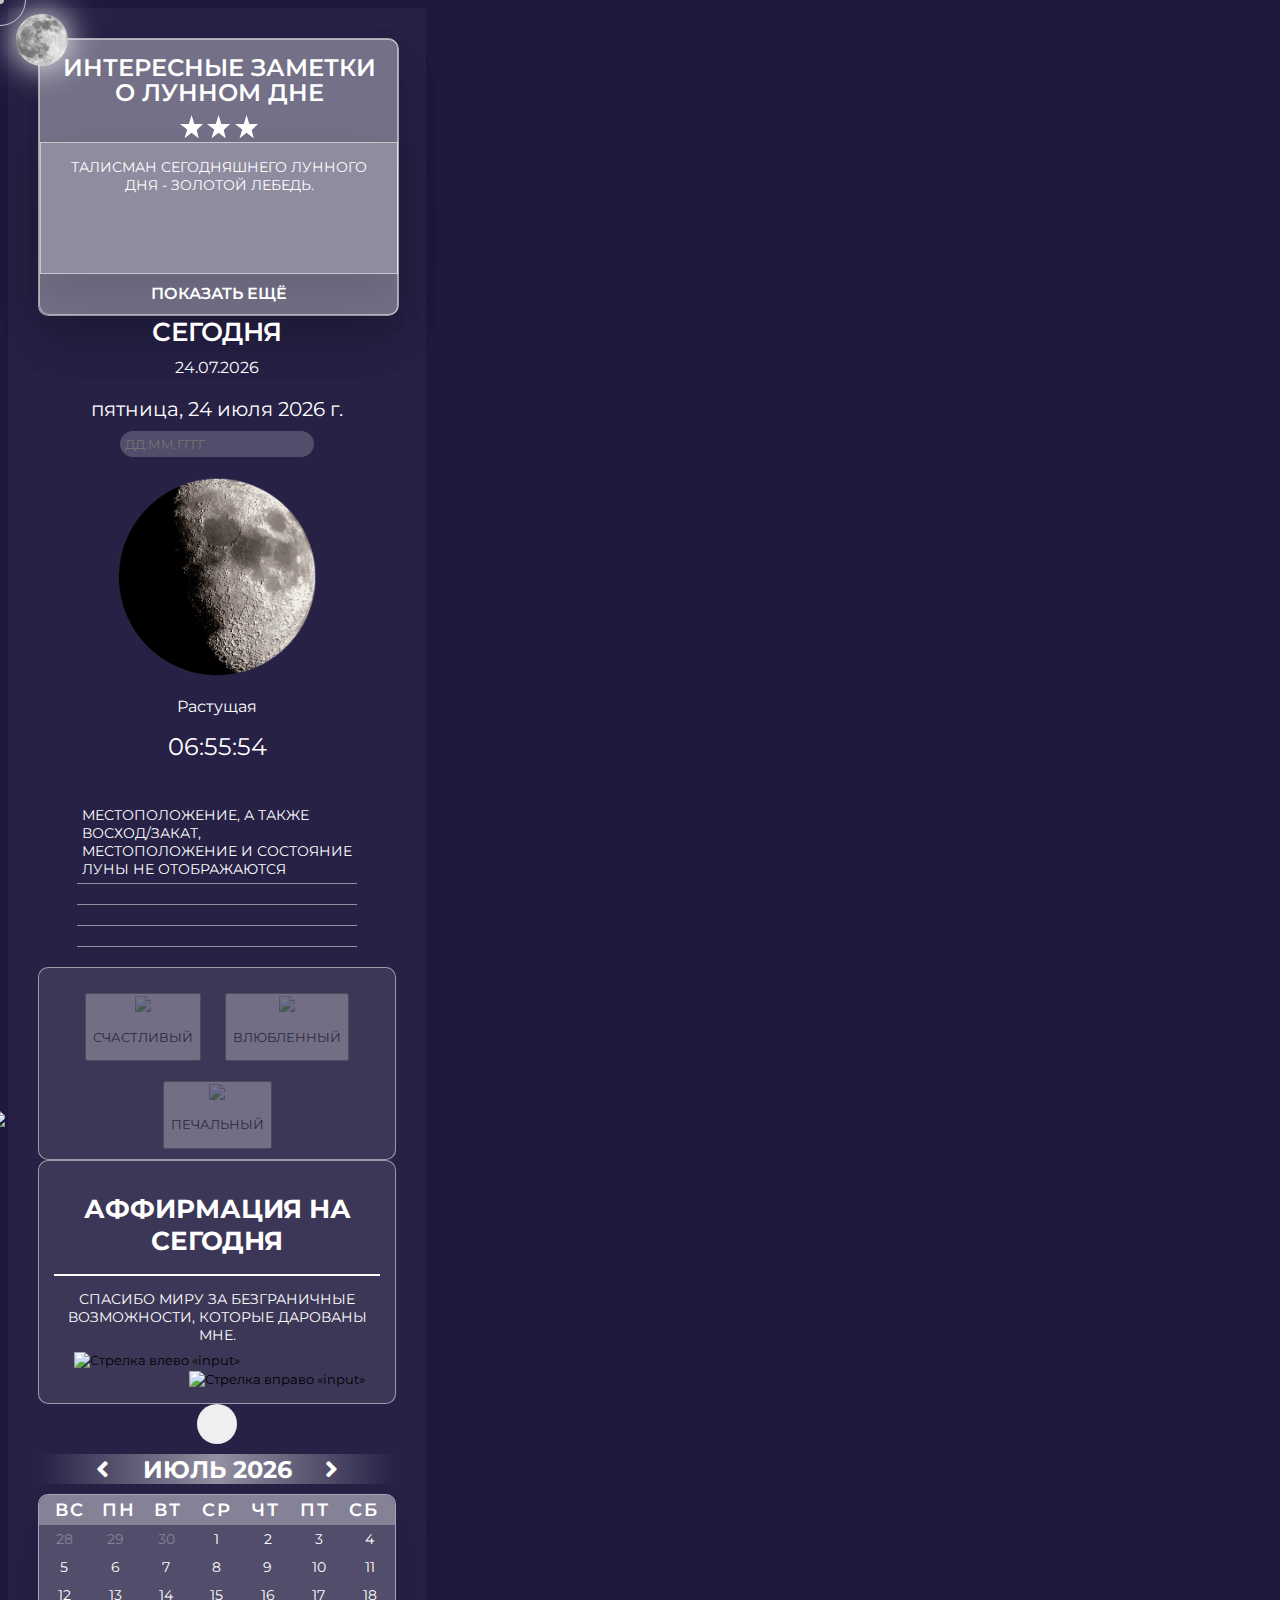
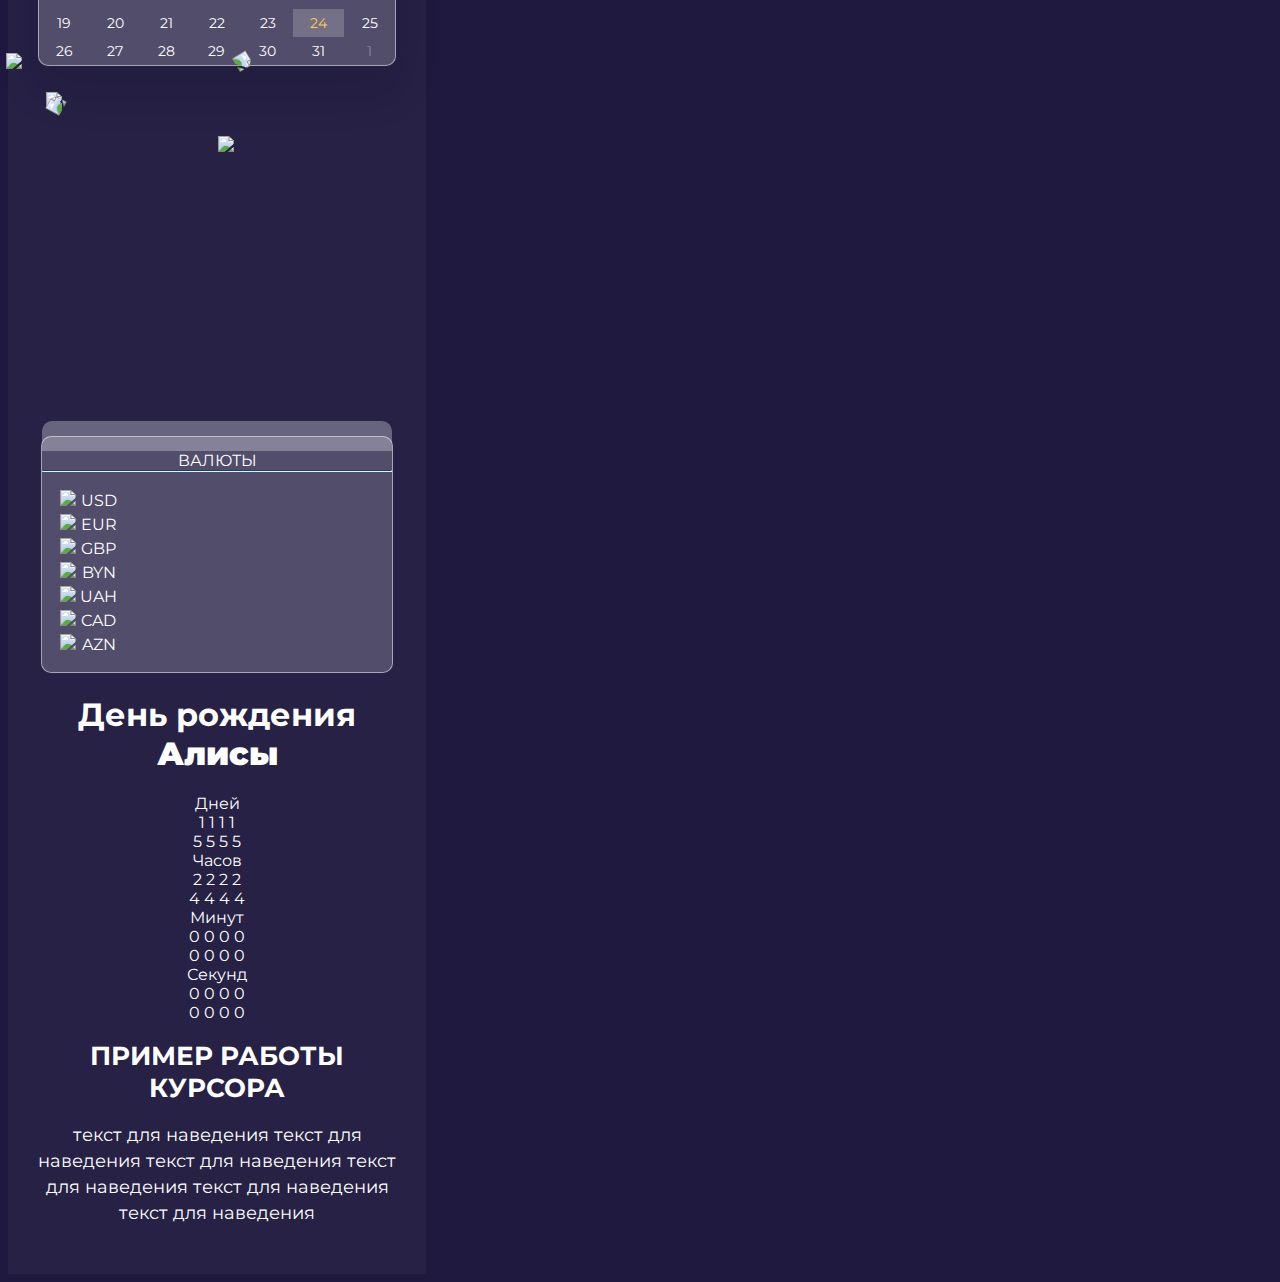
==== commit 347df185: "Update index.html" ====
--- a/public/index.html
+++ b/public/index.html
@@ -26,8 +26,20 @@
         <div class="columns">
             <div class="starry-sky"></div>
             <div class="zametki">
-                <img id="Moon_zametki" src="../assets/img/noteWidget/moon1.png">
+               <img id="Moon_zametki" src="../assets/img/noteWidget/moon1.png">
+            <div class="zametki">
                 <div class="title_zametki">Интересные заметки о лунном дне</div>
+                <div class="stars">
+                   <svg class="stars star1" version="1.1" xmlns="http://www.w3.org/2000/svg" xmlns:xlink="http://www.w3.org/1999/xlink" x="0px" y="0px" width="23.172px" height="23.346px" viewBox="0 0 23.172 23.346" xml:space="preserve">
+                         <polygon fill="#ffffff" points="11.586,0 8.864,8.9 0,8.9 7.193,14.447 4.471,23.346 11.586,17.84 18.739,23.346 16.77,14.985 23.172,8.9 14.306,8.9" />
+                   </svg>
+                   <svg class="stars star2" version="1.1" xmlns="http://www.w3.org/2000/svg" xmlns:xlink="http://www.w3.org/1999/xlink" x="0px" y="0px" width="23.172px" height="23.346px" viewBox="0 0 23.172 23.346" xml:space="preserve">
+                          <polygon fill="#ffffff" points="11.586,0 8.864,8.9 0,8.9 7.193,14.447 4.471,23.346 11.586,17.84 18.739,23.346 16.77,14.985 23.172,8.9 14.306,8.9  " />
+                   </svg>
+                   <svg class="stars star3" version="1.1" xmlns="http://www.w3.org/2000/svg" xmlns:xlink="http://www.w3.org/1999/xlink" x="0px" y="0px" width="23.172px" height="23.346px" viewBox="0 0 23.172 23.346" xml:space="preserve">
+                          <polygon fill="#ffffff" points="11.586,0 8.864,8.9 0,8.9 7.193,14.447 4.471,23.346 11.586,17.84 18.739,23.346 16.77,14.985 23.172,8.9 14.306,8.9  " />
+                   </svg>
+                </div>
                 <div class="text_zametki" id="text_zametki">Талисман cегодняшнего лунного дня - Золотой Лебедь.</div>
                 <button class="button_zametki" id="show_more"> Показать ещё</button>
             </div>
@@ -56,18 +68,25 @@
         <div class="columns">
             <div class="smiles">
                 <div class="happy">
-                    <img src="../assets/img/moodWidget/happy.png" width="80 px">
-                    <p> СЧАСТЛИВЫЙ </p>
+                    <button class="mui-button1">
+                        <img src="../assets/img/moodWidget/happy.png" width="80 px">
+                        <p> СЧАСТЛИВЫЙ </p>
+                    </button>
                 </div>
                 <div class="love">
-                    <img src="../assets/img/moodWidget/love.png" width="80px">
-                    <p> ВЛЮБЛЕННЫЙ </p>
+                    <button class="mui-button2">
+                        <img src="../assets/img/moodWidget/love.png" width="80px">
+                        <p> ВЛЮБЛЕННЫЙ </p>
+                    </button>
                 </div>
                 <div class="sad">
-                    <img src="../assets/img/moodWidget/sad.png" width="80px">
-                    <p> ПЕЧАЛЬНЫЙ </p>
-                </div>
-            </div>
+                    <button class="mui-button3">
+                        <img src="../assets/img/moodWidget/sad.png" width="80px">
+                        <p> ПЕЧАЛЬНЫЙ </p>
+                    </button>
+                </div>
+            </div>
+
         </div>
 
         <div class="columns">
@@ -329,6 +348,7 @@
     <script src="../modules/countdownWidget.js"></script>
     <script src="../modules/cursorWidget.js"></script>
     <script src="http://ajax.googleapis.com/ajax/libs/jquery/1.9.0/jquery.min.js"></script>
+    <script src="../modules/moodWidget.js"></script>
     <!-- <script type="module" src="index.js"></script> -->
     <script type="text/javascript" src="../lib/jquery.textillate.js"></script>
     <script type="text/javascript" src="../lib/jquery.lettering.js"></script>
@@ -355,4 +375,4 @@
     </script>
 </body>
 
-</html>+</html>
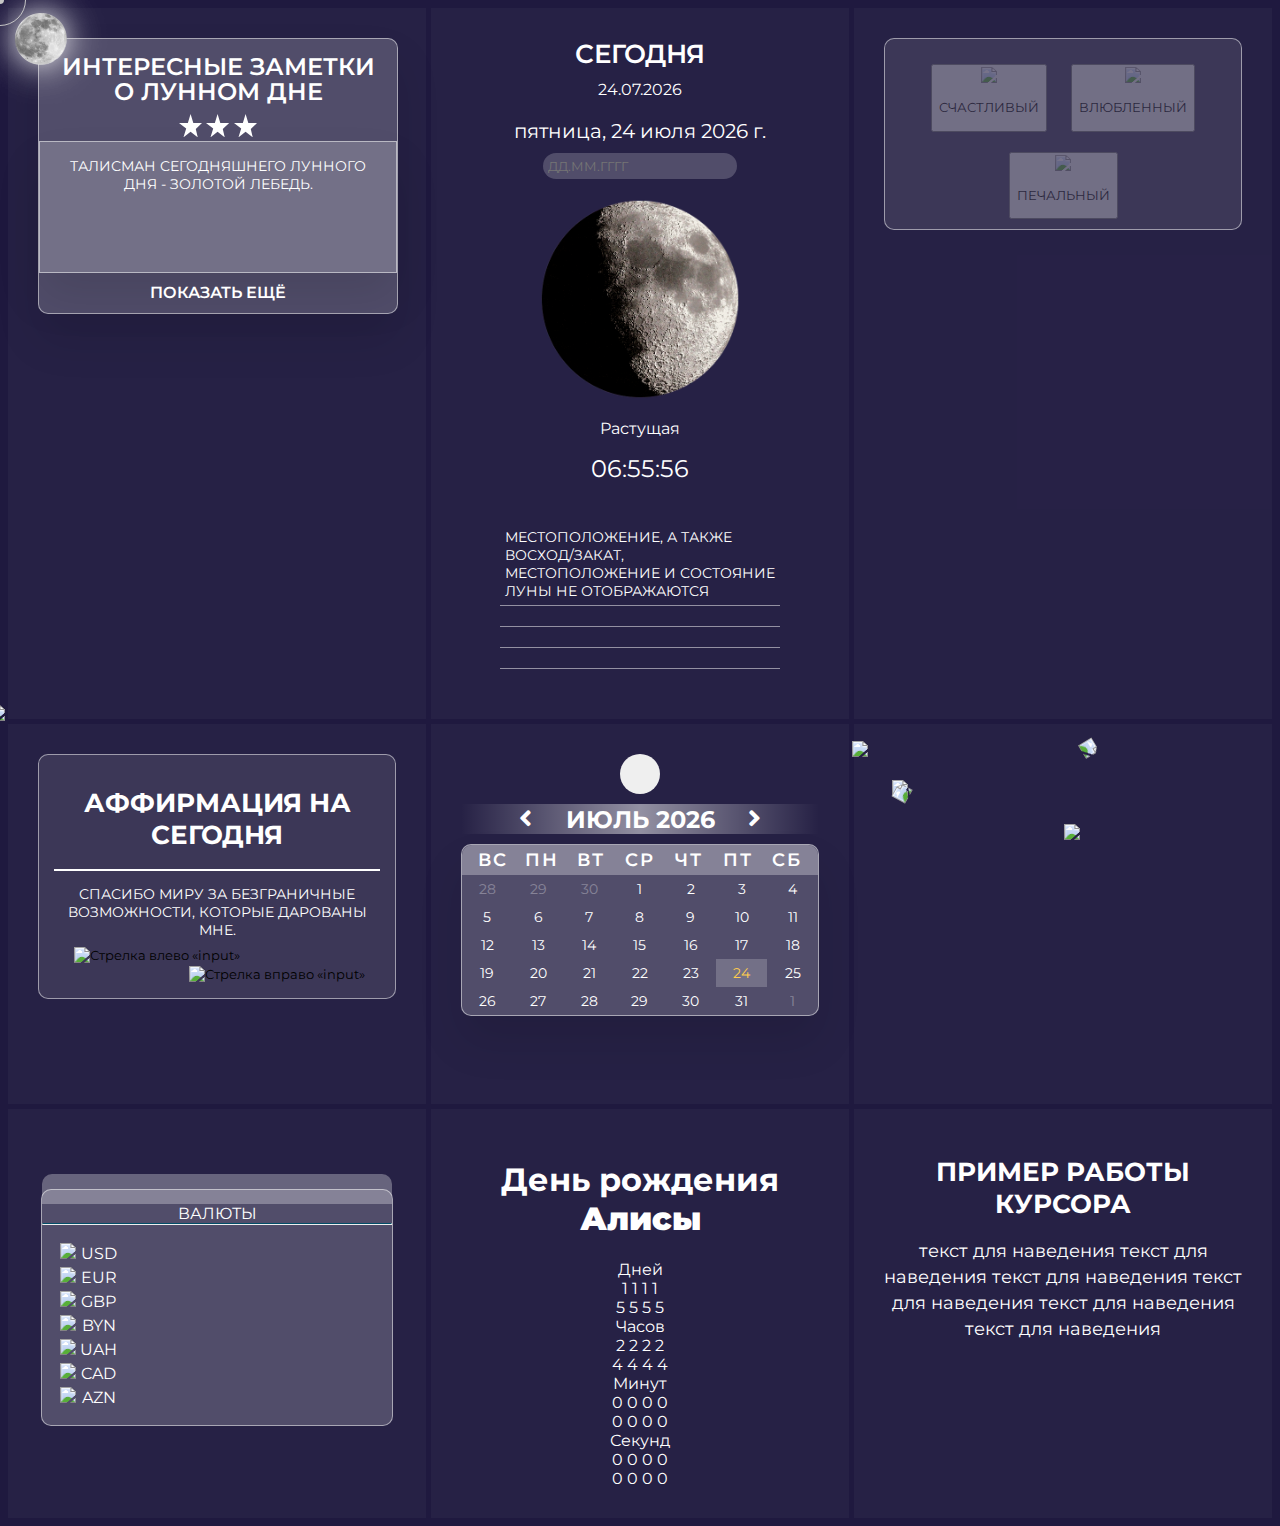
==== commit 7c4bd8fe: "Update index.html" ====
--- a/public/index.html
+++ b/public/index.html
@@ -25,8 +25,7 @@
     <div id="grid">
         <div class="columns">
             <div class="starry-sky"></div>
-            <div class="zametki">
-               <img id="Moon_zametki" src="../assets/img/noteWidget/moon1.png">
+            <img id="Moon_zametki" src="../assets/img/noteWidget/moon1.png">
             <div class="zametki">
                 <div class="title_zametki">Интересные заметки о лунном дне</div>
                 <div class="stars">
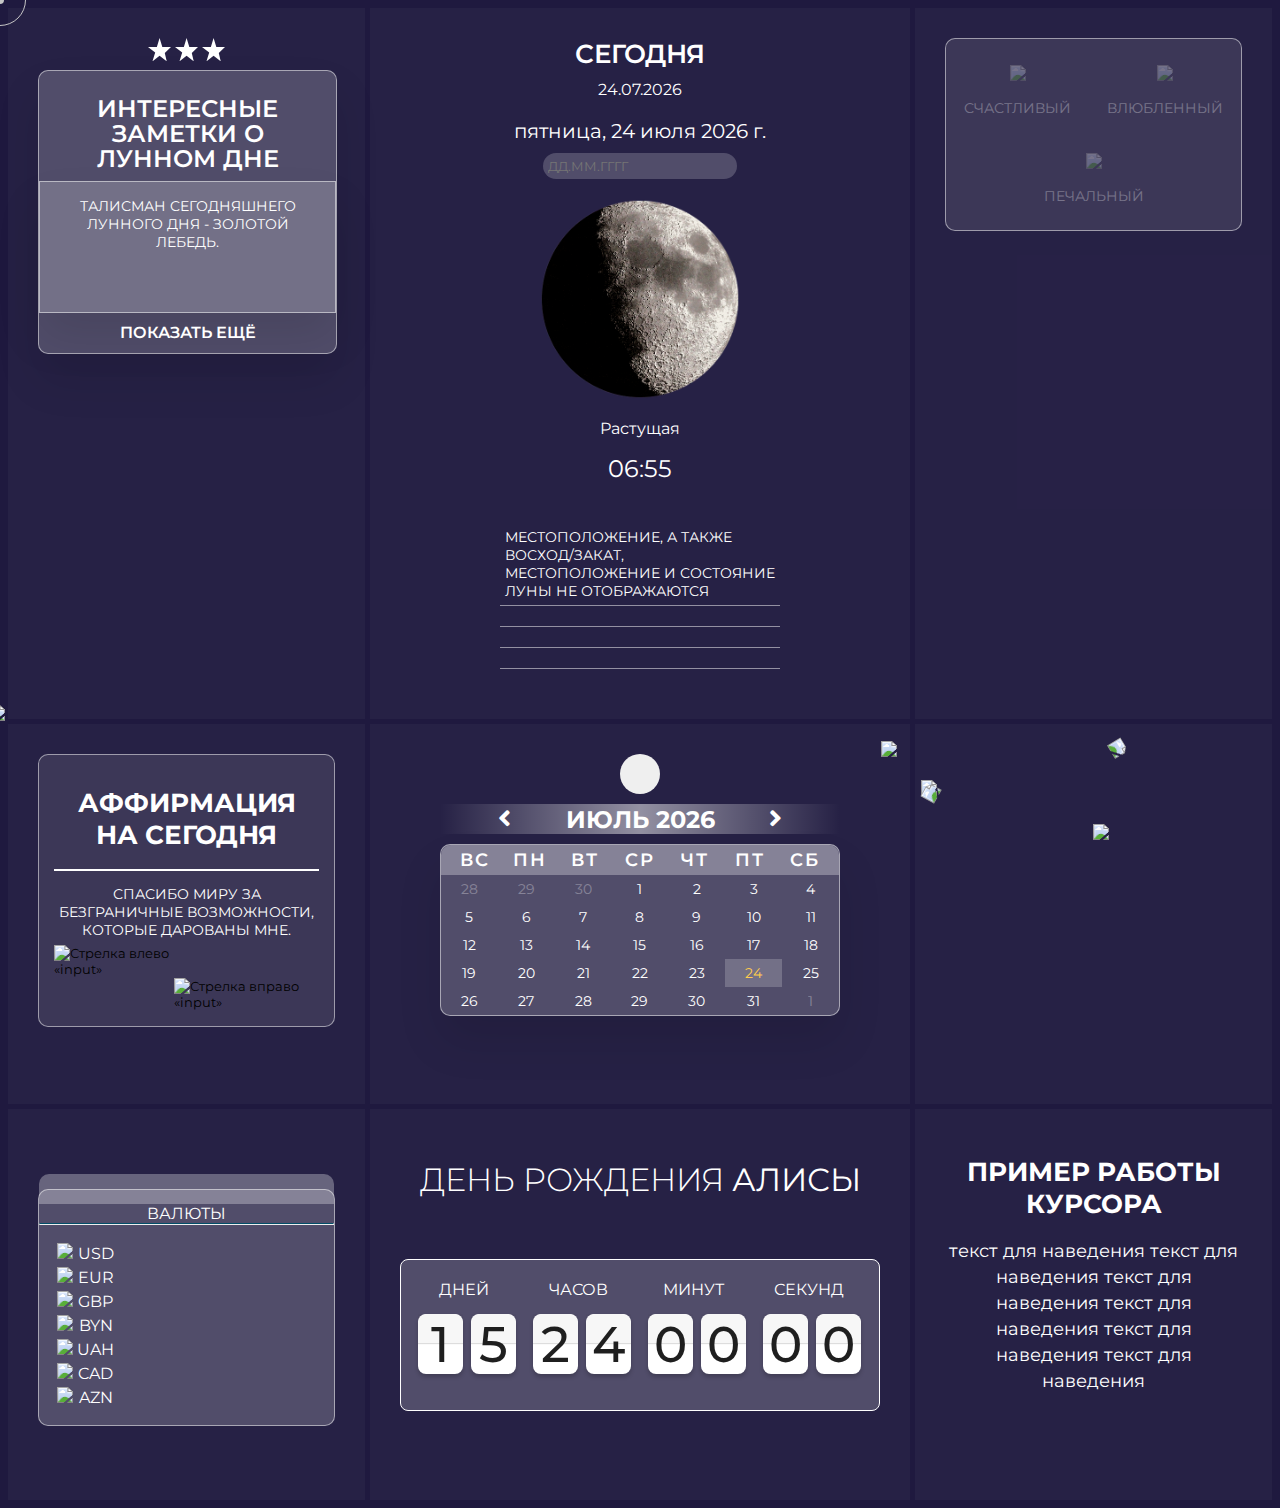
==== commit 363bec69: "Merge branch 'main' of https://github.com/Kysssor/1-group into main" ====
--- a/public/index.html
+++ b/public/index.html
@@ -25,20 +25,19 @@
     <div id="grid">
         <div class="columns">
             <div class="starry-sky"></div>
-            <img id="Moon_zametki" src="../assets/img/noteWidget/moon1.png">
+            <div class="stars">
+                <svg class="stars star1" version="1.1" xmlns="http://www.w3.org/2000/svg" xmlns:xlink="http://www.w3.org/1999/xlink" x="0px" y="0px" width="23.172px" height="23.346px" viewBox="0 0 23.172 23.346" xml:space="preserve">
+                     <polygon fill="#ffffff" points="11.586,0 8.864,8.9 0,8.9 7.193,14.447 4.471,23.346 11.586,17.84 18.739,23.346 16.77,14.985 23.172,8.9 14.306,8.9" />
+                </svg>
+                <svg class="stars star2" version="1.1" xmlns="http://www.w3.org/2000/svg" xmlns:xlink="http://www.w3.org/1999/xlink" x="0px" y="0px" width="23.172px" height="23.346px" viewBox="0 0 23.172 23.346" xml:space="preserve">
+                     <polygon fill="#ffffff" points="11.586,0 8.864,8.9 0,8.9 7.193,14.447 4.471,23.346 11.586,17.84 18.739,23.346 16.77,14.985 23.172,8.9 14.306,8.9  " />
+                </svg>
+                <svg class="stars star3" version="1.1" xmlns="http://www.w3.org/2000/svg" xmlns:xlink="http://www.w3.org/1999/xlink" x="0px" y="0px" width="23.172px" height="23.346px" viewBox="0 0 23.172 23.346" xml:space="preserve">
+                     <polygon fill="#ffffff" points="11.586,0 8.864,8.9 0,8.9 7.193,14.447 4.471,23.346 11.586,17.84 18.739,23.346 16.77,14.985 23.172,8.9 14.306,8.9  " />
+                </svg>
+            </div>
             <div class="zametki">
                 <div class="title_zametki">Интересные заметки о лунном дне</div>
-                <div class="stars">
-                   <svg class="stars star1" version="1.1" xmlns="http://www.w3.org/2000/svg" xmlns:xlink="http://www.w3.org/1999/xlink" x="0px" y="0px" width="23.172px" height="23.346px" viewBox="0 0 23.172 23.346" xml:space="preserve">
-                         <polygon fill="#ffffff" points="11.586,0 8.864,8.9 0,8.9 7.193,14.447 4.471,23.346 11.586,17.84 18.739,23.346 16.77,14.985 23.172,8.9 14.306,8.9" />
-                   </svg>
-                   <svg class="stars star2" version="1.1" xmlns="http://www.w3.org/2000/svg" xmlns:xlink="http://www.w3.org/1999/xlink" x="0px" y="0px" width="23.172px" height="23.346px" viewBox="0 0 23.172 23.346" xml:space="preserve">
-                          <polygon fill="#ffffff" points="11.586,0 8.864,8.9 0,8.9 7.193,14.447 4.471,23.346 11.586,17.84 18.739,23.346 16.77,14.985 23.172,8.9 14.306,8.9  " />
-                   </svg>
-                   <svg class="stars star3" version="1.1" xmlns="http://www.w3.org/2000/svg" xmlns:xlink="http://www.w3.org/1999/xlink" x="0px" y="0px" width="23.172px" height="23.346px" viewBox="0 0 23.172 23.346" xml:space="preserve">
-                          <polygon fill="#ffffff" points="11.586,0 8.864,8.9 0,8.9 7.193,14.447 4.471,23.346 11.586,17.84 18.739,23.346 16.77,14.985 23.172,8.9 14.306,8.9  " />
-                   </svg>
-                </div>
                 <div class="text_zametki" id="text_zametki">Талисман cегодняшнего лунного дня - Золотой Лебедь.</div>
                 <button class="button_zametki" id="show_more"> Показать ещё</button>
             </div>
--- a/assets/css/noteWidget.css
+++ b/assets/css/noteWidget.css
@@ -6,15 +6,14 @@
     box-shadow: 0 25px 45px rgba(0, 0, 0, 0.1);
     border: 1px solid rgba(255, 255, 255, 0.5);
     border-radius: 10px;
-    /* border-spacing: initial; */
     max-width: 450px;
     margin-left: auto;
     margin-right: auto;
+    margin-top: 5px;
 }
 
 /* блок с текстом заметки о лунном дне */
 .text_zametki{
-    /* width: 100%; */
     height: 100px;
     padding: 15px;
     background: rgba(255, 255, 255, 0.2);
@@ -26,21 +25,18 @@
     text-align: center;
     text-transform: uppercase;
     color: #FFFFFF;
-    /* text-shadow: -7px 4px 4px rgba(0, 0, 0, 0.5); */
-}
+    }
+
 /* заголовок блока */
 .title_zametki{
-    /* width: 100%; */
-    /* height: 40px;
-    margin-top: 20px; */
-    padding: 15px 15px 10px 15px;
+    padding: 25px 15px 10px 15px;
     font-size: 24px;
     font-weight: 600;
     line-height: 25px;
     text-align: center;
     text-transform: uppercase;
     color: #FFFFFF;
-    /* text-shadow: -7px 4px 4px rgba(0, 0, 0, 0.5); */
+    
 }
 
 /* кнопка */
@@ -81,7 +77,7 @@
     top: var(--y);
     width: var(--size);
     height: var(--size);
-    background: radial-gradient(circle closest-side, #e9e8ec5d, transparent);
+    background: radial-gradient(circle closest-side, #f8f8f86e, transparent);
     -webkit-transform: translate(-50%, -50%);
     transform: translate(-50%, -50%);
     transition: width .2s ease, height .2s ease;
@@ -90,11 +86,51 @@
     .button_zametki:hover::before {
     --size: 400px;
     }
-    
-#Moon_zametki{
-    position: absolute;
-    display: flex;
-    margin-left: -65px;
-    margin-top: -65px;
+
+/*звездочки*/
+.stars .star1 {
+    -webkit-animation: stars-pulse 2s ease-in-out infinite;
+    animation: stars-pulse 2s ease-in-out infinite;
+    left: 0;
 }
 
+.stars .star2 {
+    -webkit-animation: stars-pulse 2s 0.2s ease-in-out infinite;
+    animation: stars-pulse 2s 0.2s ease-in-out infinite;
+    left: 25px;
+}
+
+.stars .star3 {
+    -webkit-animation: stars-pulse 2s 0.4s ease-in-out infinite;
+    animation: stars-pulse 2s 0.4s ease-in-out infinite;
+    left: 50px;
+}
+
+/* пульсация звезд */
+@-webkit-keyframes stars-pulse {
+    0%,
+    100% {
+        -webkit-transform: scale(1);
+        transform: scale(1);
+        opacity: 1;
+    }
+    80% {
+        -webkit-transform: scale(0);
+        transform: scale(0);
+        opacity: 0;
+    }
+}
+
+@keyframes stars-pulse {
+    0%,
+    100% {
+        -webkit-transform: scale(1);
+        transform: scale(1);
+        opacity: 1;
+    }
+    80% {
+        -webkit-transform: scale(0);
+        transform: scale(0);
+        opacity: 0;
+    }
+}
--- a/assets/css/moodWidget.css
+++ b/assets/css/moodWidget.css
@@ -5,8 +5,7 @@
     min-height: 100px;
     /* max-height: 150px; */
     border: 1px solid rgba(255, 255, 255, 0.5);
-    font-size: 14px;
-    max-width: 400px;
+    max-width: 450px;
     margin-left: auto;
     margin-right: auto;
 }
@@ -27,4 +26,40 @@
 
 .happy:hover, .love:hover, .sad:hover {
     opacity: 1;
-}+}
+.smiles button{
+    background: none;
+    border: none;
+    color: #fff;
+    font-size: 14px;
+}
+
+@keyframes fall {
+  from {
+    top: -10px;
+    -webkit-transform: rotate(0);
+    -moz-transform: rotate(0);
+    -ms-transform: rotate(0);
+    -o-transform: rotate(0);
+    transform: rotate(0);
+  }
+  to {
+    top: 110vh;
+    -webkit-transform: rotate(360deg);
+    -moz-transform: rotate(360deg);
+    -ms-transform: rotate(360deg);
+    -o-transform: rotate(360deg);
+    transform: rotate(360deg);
+  }
+}
+.confetti1, .confetti2, .confetti3 {
+  position: absolute;
+  -webkit-transition: all 0.1s ease;
+  -moz-transition: all 0.1s ease;
+  transition: all 0.1s ease;
+  pointer-events: none;
+  width: 10px;
+  height: 10px;
+  font-size: 30px;
+  animation: fall 2s cubic-bezier(0.05, 0.46, 1, 1);
+}
--- a/assets/css/countdownWidget.css
+++ b/assets/css/countdownWidget.css
@@ -0,0 +1,179 @@
+.wrap {
+  margin-left: auto;
+  margin-right: auto;
+  max-width: 480px;
+  height: 310px;
+}
+.wrap a {
+  text-decoration: none;
+  color: #ffffff;
+}
+
+.wrap a {
+  text-decoration: none;
+  color: #ffffff;
+}
+
+.wrap h1 {
+  margin-bottom: 60px;
+  text-align: center;
+  font-weight: 300;
+  text-transform: uppercase;
+  color: #fff;
+}
+.wrap strong {
+  color: #fff;
+}
+
+.wrap h2 {
+  margin-bottom: 80px;
+  text-align: center;
+
+  text-transform: uppercase;
+}
+.wrap strong {
+  font-weight: 400;
+}
+
+.countdown {
+  min-width: 550px;
+  margin: 0 auto;
+}
+.countdown .bloc-time {
+  float: left;
+  text-align: center;
+}
+.countdown .bloc-time {
+  margin-right: 10px;
+  margin-top: 20px;
+}
+.countdown .count-title {
+  display: block;
+  margin-bottom: 15px;
+  text-transform: uppercase;
+}
+.countdown .figure {
+  position: relative;
+  float: left;
+  height: 60px;
+  width: 45px;
+  margin-right: 1px; 
+  margin-left: 7px;
+  background-color: #fff;
+  border-radius: 8px;
+  -moz-box-shadow: 0 3px 4px 0 rgba(0, 0, 0, 0.2), inset 2px 4px 0 0 rgba(255, 255, 255, 0.08);
+  -webkit-box-shadow: 0 3px 4px 0 rgba(0, 0, 0, 0.2), inset 2px 4px 0 0 rgba(255, 255, 255, 0.08);
+  box-shadow: 0 3px 4px 0 rgba(0, 0, 0, 0.2), inset 2px 4px 0 0 rgba(255, 255, 255, 0.08);
+}
+.countdown .figure:last-child {
+  margin-right: 0;
+}
+.countdown .figure > span {
+  position: absolute;
+  left: 0;
+  right: 0;
+  margin: auto;
+  font-size: 50px;
+  font-weight: 500;
+  color: #1f1f1f;
+}
+.countdown .figure .top:after,
+.countdown .figure .bottom-back:after {
+  content: "";
+  position: absolute;
+  z-index: -1;
+  left: 0;
+  bottom: 0;
+  width: 100%;
+  height: 100%;
+  border-bottom: 1px solid rgba(0, 0, 0, 0.1);
+}
+.countdown .figure .top {
+  z-index: 3;
+  background-color: #f7f7f7;
+  transform-origin: 50% 100%;
+  -webkit-transform-origin: 50% 100%;
+  -moz-border-radius-topleft: 10px;
+  -webkit-border-top-left-radius: 10px;
+  border-top-left-radius: 10px;
+  -moz-border-radius-topright: 10px;
+  -webkit-border-top-right-radius: 10px;
+  border-top-right-radius: 10px;
+  -moz-transform: perspective(200px);
+  -ms-transform: perspective(200px);
+  -webkit-transform: perspective(200px);
+  transform: perspective(200px);
+}
+.countdown .figure .bottom {
+  z-index: 1;
+}
+.countdown .figure .bottom:before {
+  content: "";
+  position: absolute;
+  display: block;
+  top: 0;
+  left: 0;
+  width: 100%;
+  height: 50%;
+  background-color: rgba(0, 0, 0, 0.02);
+}
+.countdown .figure .bottom-back {
+  z-index: 2;
+  top: 0;
+  height: 50%;
+  overflow: hidden;
+  background-color: #f7f7f7;
+  -moz-border-radius-topleft: 10px;
+  -webkit-border-top-left-radius: 10px;
+  border-top-left-radius: 10px;
+  -moz-border-radius-topright: 10px;
+  -webkit-border-top-right-radius: 10px;
+  border-top-right-radius: 10px;
+}
+.countdown .figure .bottom-back span {
+  position: absolute;
+  top: 0;
+  left: 0;
+  right: 0;
+  margin: auto;
+}
+.countdown .figure .top,
+.countdown .figure .top-back {
+  height: 50%;
+  overflow: hidden;
+  -moz-backface-visibility: hidden;
+  -webkit-backface-visibility: hidden;
+  backface-visibility: hidden;
+}
+.countdown .figure .top-back {
+  z-index: 4;
+  bottom: 0;
+  background-color: #fff;
+  -webkit-transform-origin: 50% 0;
+  transform-origin: 50% 0;
+  -moz-transform: perspective(200px) rotateX(180deg);
+  -ms-transform: perspective(200px) rotateX(180deg);
+  -webkit-transform: perspective(200px) rotateX(180deg);
+  transform: perspective(200px) rotateX(180deg);
+  -moz-border-radius-bottomleft: 10px;
+  -webkit-border-bottom-left-radius: 10px;
+  border-bottom-left-radius: 10px;
+  -moz-border-radius-bottomright: 10px;
+  -webkit-border-bottom-right-radius: 10px;
+  border-bottom-right-radius: 10px;
+}
+.countdown .figure .top-back span {
+  position: absolute;
+  top: -100%;
+  left: 0;
+  right: 0;
+  margin: auto;
+}
+.countdown-2 {
+  background-color: rgba(255, 255, 255, 0.2);
+  border: 1px solid white;
+  border-radius: 8px;
+  height: 150px;
+  padding-left: 10px;
+  margin: auto;
+}--- a/assets/css/cursorWidget.css
+++ b/assets/css/cursorWidget.css
@@ -1,11 +1,3 @@
-/* body{
-  text-align: center;
-  align-items: center;
-  justify-content: center;
-  text-align: center;
-  font-family: "Open Sans",sans-serif;
-  color: #fff;
-} */
 .content h1{
   font-size: 26px;
 }
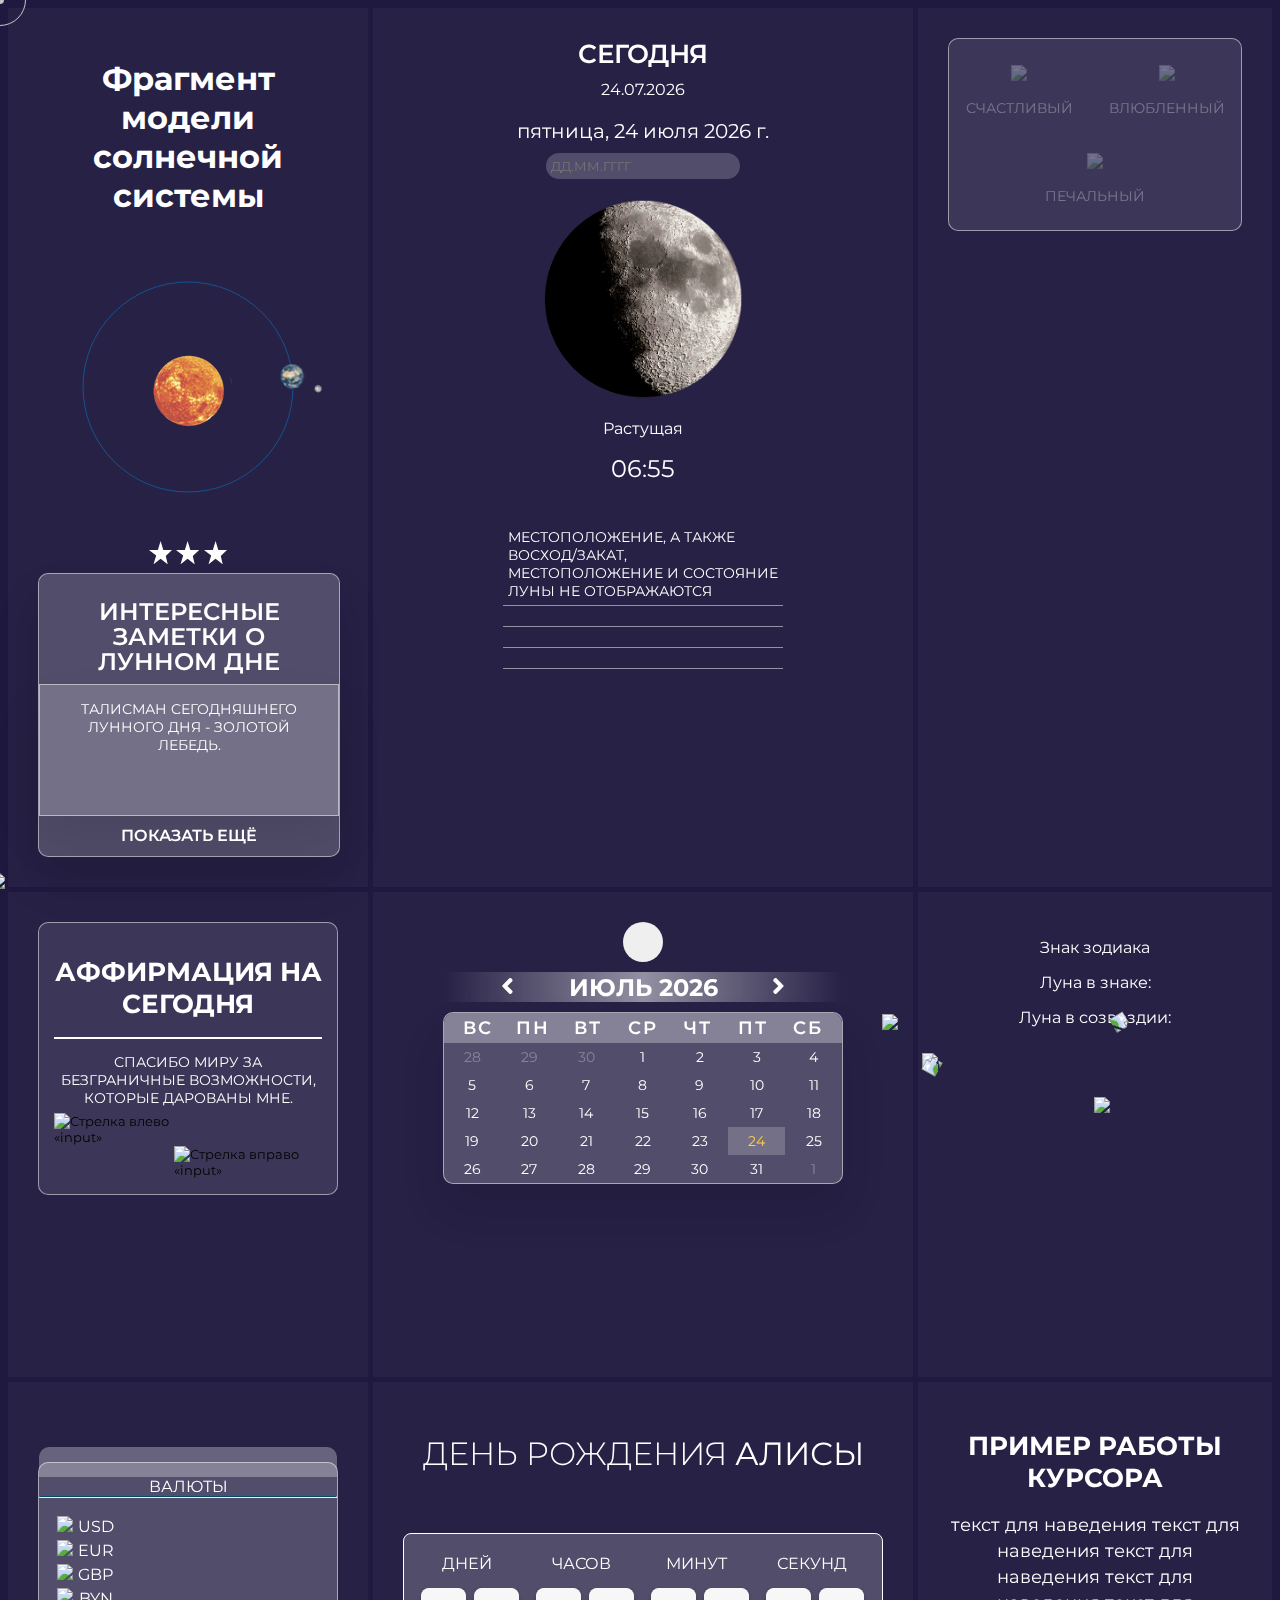
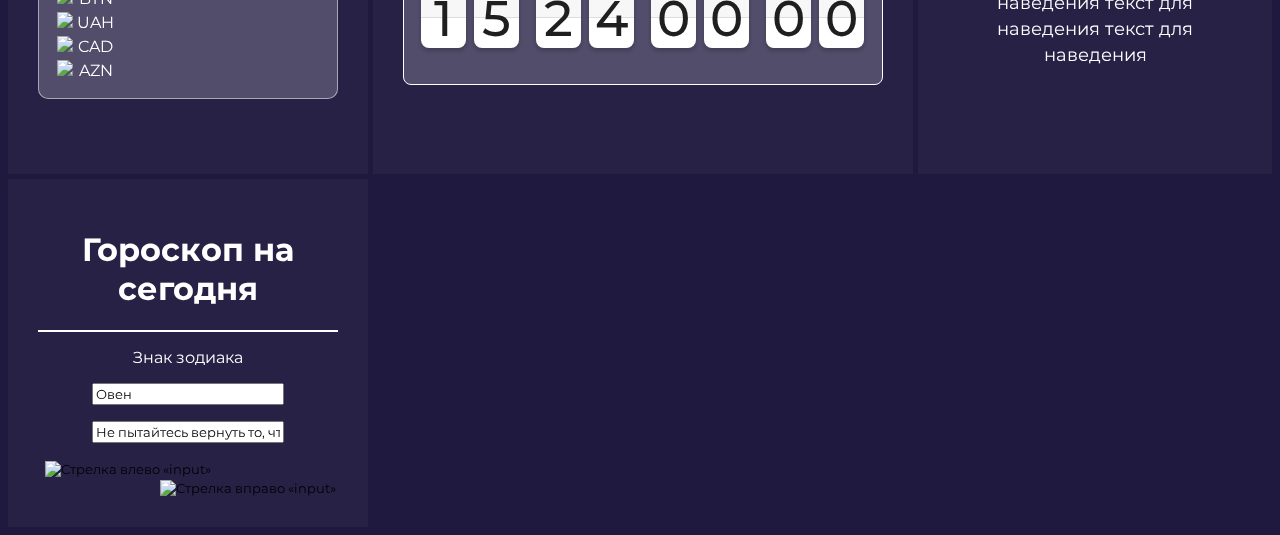
==== commit 0ff8ba51: "Update index.html" ====
--- a/public/index.html
+++ b/public/index.html
@@ -18,6 +18,8 @@
     <link rel="stylesheet" href="../assets/css/currencyWidget.css">
     <link rel="stylesheet" href="../assets/css/countdownWidget.css">
     <link rel="stylesheet" href="../assets/css/cursorWidget.css">
+    <link rel="stylesheet" href="../assets/css/goroWidget.css"/>
+
     <meta name="viewport" content="width=device-width, initial-scale=1.0">
 </head>
 
@@ -25,15 +27,28 @@
     <div id="grid">
         <div class="columns">
             <div class="starry-sky"></div>
+	    <div class="solar_system">
+                <h1> Фрагмент модели солнечной системы </h1>
+                <canvas id="canvas" width="300" height="300"></canvas>   
+            </div>	
             <div class="stars">
-                <svg class="stars star1" version="1.1" xmlns="http://www.w3.org/2000/svg" xmlns:xlink="http://www.w3.org/1999/xlink" x="0px" y="0px" width="23.172px" height="23.346px" viewBox="0 0 23.172 23.346" xml:space="preserve">
-                     <polygon fill="#ffffff" points="11.586,0 8.864,8.9 0,8.9 7.193,14.447 4.471,23.346 11.586,17.84 18.739,23.346 16.77,14.985 23.172,8.9 14.306,8.9" />
+                <svg class="stars star1" version="1.1" xmlns="http://www.w3.org/2000/svg"
+                    xmlns:xlink="http://www.w3.org/1999/xlink" x="0px" y="0px" width="23.172px" height="23.346px"
+                    viewBox="0 0 23.172 23.346" xml:space="preserve">
+                    <polygon fill="#ffffff"
+                        points="11.586,0 8.864,8.9 0,8.9 7.193,14.447 4.471,23.346 11.586,17.84 18.739,23.346 16.77,14.985 23.172,8.9 14.306,8.9" />
                 </svg>
-                <svg class="stars star2" version="1.1" xmlns="http://www.w3.org/2000/svg" xmlns:xlink="http://www.w3.org/1999/xlink" x="0px" y="0px" width="23.172px" height="23.346px" viewBox="0 0 23.172 23.346" xml:space="preserve">
-                     <polygon fill="#ffffff" points="11.586,0 8.864,8.9 0,8.9 7.193,14.447 4.471,23.346 11.586,17.84 18.739,23.346 16.77,14.985 23.172,8.9 14.306,8.9  " />
+                <svg class="stars star2" version="1.1" xmlns="http://www.w3.org/2000/svg"
+                    xmlns:xlink="http://www.w3.org/1999/xlink" x="0px" y="0px" width="23.172px" height="23.346px"
+                    viewBox="0 0 23.172 23.346" xml:space="preserve">
+                    <polygon fill="#ffffff"
+                        points="11.586,0 8.864,8.9 0,8.9 7.193,14.447 4.471,23.346 11.586,17.84 18.739,23.346 16.77,14.985 23.172,8.9 14.306,8.9  " />
                 </svg>
-                <svg class="stars star3" version="1.1" xmlns="http://www.w3.org/2000/svg" xmlns:xlink="http://www.w3.org/1999/xlink" x="0px" y="0px" width="23.172px" height="23.346px" viewBox="0 0 23.172 23.346" xml:space="preserve">
-                     <polygon fill="#ffffff" points="11.586,0 8.864,8.9 0,8.9 7.193,14.447 4.471,23.346 11.586,17.84 18.739,23.346 16.77,14.985 23.172,8.9 14.306,8.9  " />
+                <svg class="stars star3" version="1.1" xmlns="http://www.w3.org/2000/svg"
+                    xmlns:xlink="http://www.w3.org/1999/xlink" x="0px" y="0px" width="23.172px" height="23.346px"
+                    viewBox="0 0 23.172 23.346" xml:space="preserve">
+                    <polygon fill="#ffffff"
+                        points="11.586,0 8.864,8.9 0,8.9 7.193,14.447 4.471,23.346 11.586,17.84 18.739,23.346 16.77,14.985 23.172,8.9 14.306,8.9  " />
                 </svg>
             </div>
             <div class="zametki">
@@ -63,7 +78,7 @@
             </div>
         </div>
 
-        <div class="columns">
+        <div class="columns" onselectstart="return false" onmousedown="return false">
             <div class="smiles">
                 <div class="happy">
                     <button class="mui-button1">
@@ -97,6 +112,7 @@
                 <div class="textaffirmacii">
                     <p id="textaffirm">Спасибо миру за безграничные возможности, которые дарованы мне.
                 </div>
+
                 <input onclick="textaffirm.innerText = text.randElement()" class="button_left" type="image"
                     src="../assets/img/affirmationWidget/button_left.png" alt="Стрелка влево «input»">
                 <input onclick="textaffirm.innerText = text.randElement()" class="button_right" type="image"
@@ -111,7 +127,6 @@
                     <i class="fas fa-angle-left prev"></i>
                     <div class="date">
                         <h1></h1>
-                        <!-- <p></p> -->
                     </div>
                     <i class="fas fa-angle-right next"></i>
                 </div>
@@ -131,6 +146,9 @@
         </div>
 
         <div class="columns">
+            <div><p  id="ZnakSun"  color="white">Знак зодиака</p>
+                <p  id="ZnakMoon" color="white">Луна в знаке:</p>
+                <p  id="constellationMoon" color="white">Луна в созвездии: </p></div>
             <div id="Circle" ondragstart="return false;" ondrop="return false;">
                 <img id="TropicCircle" src="../assets/img/circularCalendarWidget/Тропичсекий круг.png" width="150px">
                 <img id="SiderCircle" src="../assets/img/circularCalendarWidget/Сидерический круг.png" width="230px">
@@ -328,7 +346,30 @@
             <div class="cursor"></div>
             <div class="cursor2"></div>
         </div>
+	 <div class="columns">
+            <div class="widgetGoro">
+                
+                <h1 class="title">Гороскоп на сегодня</h1>
+                <div class="line">
+                </div>
+
+		<p> Знак зодиака </p>
+		
+                <div class="textGoro">
+		<input class="output" id="output" value="Овен">
+		</div>
+		<div >
+		 <p> <input class="goro" id="goro" value="Не пытайтесь вернуть то, что сами отдали"> 
+		</div>
+
+		<input onclick="prev()" class="button_left" type="image" src="../assets/img/goroWidget/button_left.png" alt="Стрелка влево «input»">
+		<input onclick="next()" class="button_right" type="image" src="../assets/img/goroWidget/button_right.png" alt="Стрелка вправо «input»">
+                
+            </div>
+        </div>
+
     </div>
+
 
     <script src="../modules/starrySky.js"></script>
 
@@ -345,12 +386,15 @@
 
     <script src="../modules/countdownWidget.js"></script>
     <script src="../modules/cursorWidget.js"></script>
+    <script src="../modules/goroWidget.js"></script>
     <script src="http://ajax.googleapis.com/ajax/libs/jquery/1.9.0/jquery.min.js"></script>
     <script src="../modules/moodWidget.js"></script>
     <!-- <script type="module" src="index.js"></script> -->
     <script type="text/javascript" src="../lib/jquery.textillate.js"></script>
     <script type="text/javascript" src="../lib/jquery.lettering.js"></script>
     <script type="text/javascript" src="../lib/jqueryrotate.2.1.js"></script>
+   
+    
 
     <script>
         $(function () {
